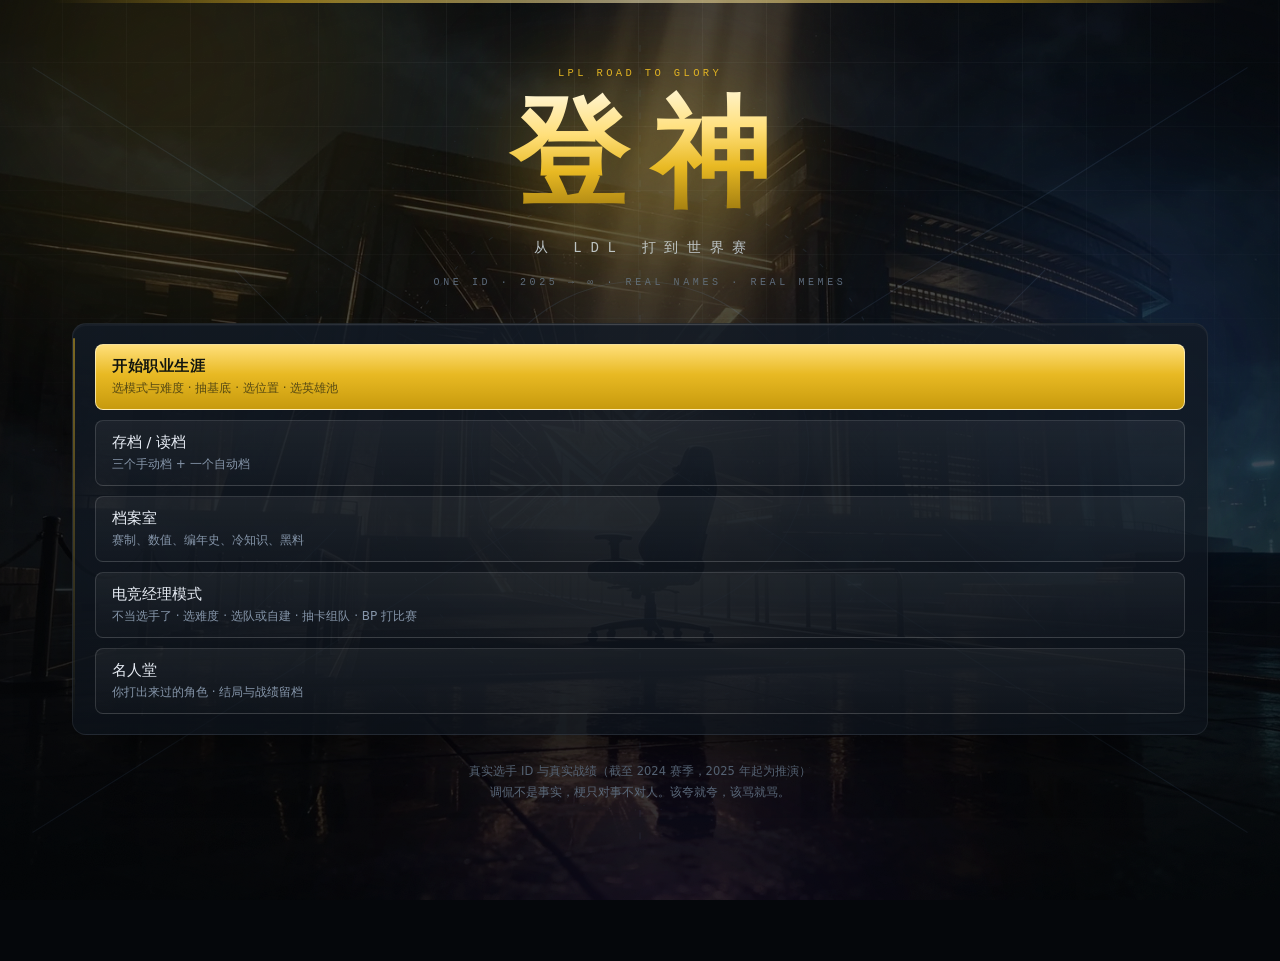
==== index.html @ 0612ebaf "update index.html" ====
﻿<!DOCTYPE html><html lang="zh-CN"><head><meta charset="utf-8"><meta name="viewport" content="width=device-width, initial-scale=1, viewport-fit=cover"><title>登神 · 从 LDL 打上来</title><meta name="build" content="60f40a708f"><meta name="description" content="一个英雄联盟职业生涯文字模拟游戏：从 LDL 打到世界赛，三年，也可以一直打下去。"><meta name="theme-color" content="#0b0f16"><meta name="color-scheme" content="dark"><meta name="format-detection" content="telephone=no"><meta name="apple-mobile-web-app-capable" content="yes"><meta name="apple-mobile-web-app-status-bar-style" content="black-translucent"><meta name="apple-mobile-web-app-title" content="登神"><link rel="canonical" href="https://qingyu107.github.io/dengshen/"><link rel="icon" type="image/png" sizes="512x512" href="favicon.png"><link rel="icon" type="image/png" sizes="192x192" href="icon-192.png"><link rel="icon" type="image/png" sizes="32x32" href="favicon-32.png"><link rel="apple-touch-icon" href="apple-touch-icon.png"><meta property="og:type" content="website"><meta property="og:site_name" content="登神"><meta property="og:locale" content="zh_CN"><meta property="og:title" content="登神 · 从 LDL 打上来"><meta property="og:description" content="一个英雄联盟职业生涯文字模拟游戏：从 LDL 打到世界赛，三年，也可以一直打下去。"><meta property="og:url" content="https://qingyu107.github.io/dengshen/"><meta property="og:image" content="https://qingyu107.github.io/dengshen/og.png"><meta property="og:image:width" content="1200"><meta property="og:image:height" content="630"><meta property="og:image:alt" content="登神 · 英雄联盟职业生涯文字模拟"><meta name="twitter:card" content="summary_large_image"><meta name="twitter:title" content="登神 · 从 LDL 打上来"><meta name="twitter:description" content="一个英雄联盟职业生涯文字模拟游戏：从 LDL 打到世界赛，三年，也可以一直打下去。"><meta name="twitter:image" content="https://qingyu107.github.io/dengshen/og.png"><link rel="stylesheet" href="css/style.css?v=60f40a708f">
<link rel="stylesheet" href="css/cockfight.css?v=60f40a708f"></head><body><!-- 背景层：光晕 / 网格 / 手绘峡谷线条 / 颗粒 / 暗角 --><div class="bg" aria-hidden="true"><div class="bg-photo" id="bgPhoto" aria-hidden="true"></div>  <div class="bg-aurora a1"></div>  <div class="bg-aurora a2"></div>  <div class="bg-aurora a3"></div>  <div class="bg-grid"></div>  <svg class="bg-rift" viewBox="0 0 1200 800" preserveAspectRatio="xMidYMid slice">    <g fill="none" stroke="currentColor" stroke-width="1">      <path d="M60 740 L1140 60"/>      <path d="M60 60 L1140 740"/>      <path d="M600 40 L600 760" stroke-dasharray="6 14"/>      <path d="M60 400 L1140 400" stroke-dasharray="2 18"/>      <circle cx="600" cy="400" r="150"/>      <circle cx="600" cy="400" r="230" stroke-dasharray="4 16"/>      <circle cx="600" cy="400" r="320" stroke-dasharray="1 22"/>      <path d="M240 240 L330 330 M960 240 L870 330 M240 560 L330 470 M960 560 L870 470"/>    </g>  </svg>  <div class="bg-noise"></div>  <div class="bg-vignette"></div></div><div id="app"></div><div id="dock" class="hidden"></div><div id="toast"></div><script src="js/art.js?v=60f40a708f"></script><script src="js/data/heroes.js?v=60f40a708f"></script><script src="js/data/hero_ctr.js?v=60f40a708f"></script><script src="js/data/teams.js?v=60f40a708f"></script><script src="js/data/players.js?v=60f40a708f"></script>
<script src="js/data/lck.js?v=60f40a708f"></script><script src="js/data/chronicle.js?v=60f40a708f"></script><script src="js/data/events.js?v=60f40a708f"></script><script src="js/data/events_pos.js?v=60f40a708f"></script><script src="js/data/events_star.js?v=60f40a708f"></script><script src="js/data/events_expand.js?v=60f40a708f"></script><script src="js/data/events_story.js?v=60f40a708f"></script>
<script src="js/data/events_v3.js?v=60f40a708f"></script>
<script src="js/data/events_lck.js?v=60f40a708f"></script><script src="js/data/nodes.js?v=60f40a708f"></script><script src="js/data/memes.js?v=60f40a708f"></script><script src="js/data/endless.js?v=60f40a708f"></script><script src="js/data/bases2.js?v=60f40a708f"></script><script src="js/data/talents.js?v=60f40a708f"></script><script src="js/data/talents_v4.js?v=60f40a708f"></script><script src="js/data/hot.js?v=60f40a708f"></script><script src="js/data/danmaku.js?v=60f40a708f"></script><script src="js/data/danmaku_live.js?v=60f40a708f"></script><script src="js/data/trash.js?v=60f40a708f"></script><script src="js/data/shop.js?v=60f40a708f"></script><script src="js/data/terms.js?v=60f40a708f"></script><script src="js/data/flavor.js?v=60f40a708f"></script>
<script src="js/data/achievements.js?v=60f40a708f"></script><script src="js/data/glossary.js?v=60f40a708f"></script>
<script src="js/data/tutorial.js?v=60f40a708f"></script><script src="js/data/changelog.js?v=60f40a708f"></script><script src="js/data/gossip.js?v=60f40a708f"></script><script src="js/data/bigevent.js?v=60f40a708f"></script><script src="js/data/bar.js?v=60f40a708f"></script><script src="js/data/manager.js?v=60f40a708f"></script>
<script src="js/data/card_meta.js?v=60f40a708f"></script><script src="js/audio.js?v=60f40a708f"></script><script src="js/match.js?v=60f40a708f"></script>
<script src="js/cockfight.js?v=60f40a708f"></script><script src="js/manager.js?v=60f40a708f"></script><script src="js/data/talk.js?v=60f40a708f"></script>
  <script src="js/data/moments.js?v=60f40a708f"></script><script src="js/engine.js?v=60f40a708f"></script><script src="js/live.js?v=60f40a708f"></script><script src="js/ui.js?v=60f40a708f"></script><script src="js/ui_mgr.js?v=60f40a708f"></script></body></html>
---- css/style.css ----
﻿/* =========================================================
   《登神》样式表 —— 纯手写，无外部资源
   深空黑 + 冠军金 + 数据青；面板玻璃化，背景为手绘峡谷线稿
   ========================================================= */

:root {
  --bg: #05070b;
  --bg-2: #080c12;
  --ink: #e9eef6;
  --ink-2: #b9c6d6;
  --dim: #8595a9;
  --dim-2: #5c6b7d;
  --line: rgba(255, 255, 255, .075);
  --line-2: rgba(255, 255, 255, .14);
  --gold: #e8b923;
  --gold-2: #ffdf7a;
  --gold-3: #8a6708;
  --cyan: #4cc2ff;
  --red: #ff4d5e;
  --green: #37d67a;
  --purple: #b47cff;
  --panel: rgba(13, 19, 27, .78);
  --panel-2: rgba(18, 26, 37, .86);
  --mono: "JetBrains Mono", "Cascadia Mono", "SFMono-Regular", Consolas, "Sarasa Mono SC", monospace;
  --sans: "PingFang SC", "HarmonyOS Sans SC", "Microsoft YaHei UI", "Microsoft YaHei", "Noto Sans SC", system-ui, sans-serif;
  --r-sm: 8px;
  --r: 14px;
  --r-lg: 20px;
  --shadow: 0 24px 60px -30px #000, 0 2px 0 rgba(255, 255, 255, .03) inset;
}

* { box-sizing: border-box; -webkit-tap-highlight-color: transparent; }
html, body { height: 100%; }
body {
  margin: 0;
  color: var(--ink);
  font-family: var(--sans);
  font-size: 15px;
  line-height: 1.72;
  background: var(--bg);
  overflow-x: hidden;
  -webkit-font-smoothing: antialiased;
  text-rendering: optimizeLegibility;
}
::-webkit-scrollbar { width: 10px; height: 10px; }
::-webkit-scrollbar-track { background: #05070b; }
::-webkit-scrollbar-thumb { background: #1d2733; border-radius: 6px; border: 2px solid #05070b; }
::-webkit-scrollbar-thumb:hover { background: #2a3848; }
::selection { background: rgba(232, 185, 35, .28); color: #fff; }

/* ---------------- 背景 ---------------- */
.bg { position: fixed; inset: 0; z-index: 0; pointer-events: none; overflow: hidden; }
.bg::before {
  content: "; position: absolute; left: 50%; top: -180px; transform: translateX(-50%);
  width: 900px; height: 420px; border-radius: 50%;
  background: radial-gradient(ellipse at 50% 0%, rgba(232, 185, 35, .16), transparent 68%);
  filter: blur(40px);
}
.bg::after {
  content: "; position: absolute; left: -6vw; bottom: -22vh;
  width: 58vw; height: 46vh; border-radius: 50%;
  background: radial-gradient(circle, rgba(211, 58, 58, .13), transparent 66%);
  filter: blur(80px);
}
.bg-aurora {
  position: absolute; border-radius: 50%; filter: blur(90px); opacity: .72;
  will-change: transform;
}
.bg-aurora.a1 {
  width: 62vw; height: 62vw; left: -18vw; top: -26vw;
  background: radial-gradient(circle, rgba(232, 185, 35, .27), transparent 62%);
  animation: drift1 46s ease-in-out infinite alternate;
}
.bg-aurora.a2 {
  width: 54vw; height: 54vw; right: -16vw; top: 4vh;
  background: radial-gradient(circle, rgba(52, 130, 255, .26), transparent 64%);
  animation: drift2 58s ease-in-out infinite alternate;
}
.bg-aurora.a3 {
  width: 70vw; height: 46vw; left: 18vw; bottom: -30vw;
  background: radial-gradient(circle, rgba(120, 60, 220, .21), transparent 66%);
  animation: drift3 70s ease-in-out infinite alternate;
}
@keyframes drift1 { to { transform: translate3d(6vw, 4vh, 0) scale(1.12); } }
@keyframes drift2 { to { transform: translate3d(-7vw, 6vh, 0) scale(1.08); } }
@keyframes drift3 { to { transform: translate3d(4vw, -6vh, 0) scale(1.15); } }

.bg-grid {
  position: absolute; inset: -2px;
  background-image:
    linear-gradient(rgba(255, 255, 255, .04) 1px, transparent 1px),
    linear-gradient(90deg, rgba(255, 255, 255, .04) 1px, transparent 1px);
  background-size: 64px 64px, 64px 64px;
  mask-image: radial-gradient(120% 90% at 50% 0%, #000 10%, transparent 78%);
  -webkit-mask-image: radial-gradient(120% 90% at 50% 0%, #000 10%, transparent 78%);
}
.bg-rift {
  position: absolute; inset: 0; width: 100%; height: 100%;
  color: #86b0e0; opacity: .1;
}
.bg-noise {
  position: absolute; inset: 0; opacity: .05; mix-blend-mode: overlay;
  background-image: url("data:image/svg+xml;utf8,<svg xmlns='http://www.w3.org/2000/svg' width='140' height='140'><filter id='n'><feTurbulence type='fractalNoise' baseFrequency='0.9' numOctaves='3' stitchTiles='stitch'/></filter><rect width='140' height='140' filter='url(%23n)' opacity='0.55'/></svg>");
}
.bg-vignette {
  position: absolute; inset: 0;
  background: radial-gradient(120% 100% at 50% 40%, transparent 38%, rgba(0, 0, 0, .55) 100%);
}

/* ---------------- 版面骨架 ---------------- */
#app {
  position: relative; z-index: 1;
  max-width: 1180px; margin: 0 auto;
  padding: 0 22px 96px;
  min-height: 100vh; min-height: 100dvh;
}
#app::before {
  content: ""; display: block; height: 3px; margin: 0 -22px 0;
  background: linear-gradient(90deg, transparent, var(--gold) 20%, #fff2c0 50%, var(--gold) 80%, transparent);
  opacity: .55;
}

.console { display: grid; grid-template-columns: minmax(0, 1fr) 316px; gap: 26px; align-items: start; }
.console.solo { grid-template-columns: minmax(0, 1fr); }
.stage { min-width: 0; display: flex; flex-direction: column; justify-content: center; min-height: calc(100vh - 236px); }
.side { position: sticky; top: 86px; display: grid; gap: 14px; }

@media (max-width: 1040px) {
  .console { grid-template-columns: minmax(0, 1fr); }
  .side { position: static; grid-template-columns: repeat(2, minmax(0, 1fr)); }
  .side .side-wide { grid-column: 1 / -1; }
}
@media (max-width: 680px) {
  .side { grid-template-columns: minmax(0, 1fr); }
  #app { padding: 0 14px 92px; }
}

/* ---------------- 顶栏 HUD ---------------- */
#topbar {
  position: sticky; top: 0; z-index: 30;
  margin: 0 -22px 22px; padding: 13px 22px;
  background: linear-gradient(180deg, rgba(7, 10, 15, .96), rgba(7, 10, 15, .82));
  backdrop-filter: blur(16px) saturate(140%);
  border-bottom: 1px solid var(--line);
  box-shadow: 0 18px 40px -30px #000;
}
#topbar::after {
  content: ""; position: absolute; left: 0; right: 0; bottom: -1px; height: 1px;
  background: linear-gradient(90deg, transparent, rgba(232, 185, 35, .5), transparent);
}
#topbar .who { display: flex; align-items: center; gap: 13px; min-width: 0; }
#topbar .avatar-ring {
  width: 46px; height: 46px; border-radius: 50%; flex: 0 0 46px;
  display: grid; place-items: center; position: relative;
  background: radial-gradient(circle at 30% 20%, rgba(255, 223, 122, .22), rgba(232, 185, 35, .04) 60%);
  box-shadow: 0 0 0 1px rgba(232, 185, 35, .45), 0 0 24px -6px rgba(232, 185, 35, .5) inset;
}
#topbar .name { font-weight: 900; font-size: 16.5px; letter-spacing: .04em; display: flex; align-items: center; gap: 8px; }
#topbar .who-sub { font-size: 11.5px; color: var(--dim); font-family: var(--mono); letter-spacing: .04em; margin-top: 2px; }
#topbar .stats { display: flex; gap: 16px; flex-wrap: wrap; align-items: center; }
#topbar .hud-meters { display: flex; gap: 16px; align-items: center; flex-wrap: wrap; }
#topbar .hud-item { display: grid; gap: 4px; min-width: 74px; }
#topbar .hud-item .lb { font-family: var(--mono); font-size: 9.5px; letter-spacing: .22em; color: var(--dim-2); text-transform: uppercase; }
#topbar .hud-item .vl { font-family: var(--mono); font-size: 12.5px; color: var(--ink); font-weight: 700; }
#topbar .ovr-badge {
  display: grid; place-items: center; min-width: 58px; padding: 4px 10px;
  border-radius: 10px; border: 1px solid rgba(232, 185, 35, .4);
  background: linear-gradient(180deg, rgba(232, 185, 35, .16), rgba(232, 185, 35, .04));
}
#topbar .ovr-badge b { font-family: var(--mono); font-size: 20px; line-height: 1; color: var(--gold-2); }
#topbar .ovr-badge span { font-family: var(--mono); font-size: 8.5px; letter-spacing: .26em; color: var(--dim); }

.bar { height: 5px; background: rgba(255, 255, 255, .08); border-radius: 4px; overflow: hidden; width: 86px; position: relative; }
.bar > i {
  display: block; height: 100%; width: 0; border-radius: 4px;
  background: linear-gradient(90deg, #9c7a10, var(--gold-2));
  transition: width .5s cubic-bezier(.2, .8, .2, 1);
  box-shadow: 0 0 10px -1px currentColor;
}
.bar.hp > i { background: linear-gradient(90deg, #1f8f4d, var(--green)); }
.bar.en > i { background: linear-gradient(90deg, #1e6f9c, var(--cyan)); }
.bar.mo > i { background: linear-gradient(90deg, #6a3fa8, var(--purple)); }
.bar.hi > i { background: linear-gradient(90deg, #a8791a, var(--gold-2)); }

/* ---------------- 基础文字 ---------------- */
.hidden { display: none !important; }
.mono { font-family: var(--mono); }
.dim { color: var(--dim); }
.center { text-align: center; }
.right { text-align: right; }
.row { display: flex; gap: 10px; align-items: center; }
.between { display: flex; justify-content: space-between; align-items: center; gap: 14px; }
.wrap { flex-wrap: wrap; }
.grow { flex: 1; }

h1, h2, h3 { margin: 0; line-height: 1.22; font-weight: 900; letter-spacing: .02em; }
h1 { font-size: 36px; }
h2 { font-size: 23px; letter-spacing: .03em; }
h3 { font-size: 16.5px; }
p { margin: 9px 0; }

.kicker {
  font-family: var(--mono); font-size: 10.5px; letter-spacing: .32em;
  color: var(--gold); text-transform: uppercase; opacity: .95;
}
.scene-tag { font-family: var(--mono); font-size: 10.5px; letter-spacing: .3em; color: var(--gold); text-transform: uppercase; }
.small-note { font-size: 11.5px; color: var(--dim-2); line-height: 1.6; }
.divider { height: 1px; background: linear-gradient(90deg, transparent, var(--line-2), transparent); margin: 16px 0; }

/* ---------------- 面板 ---------------- */
.panel {
  position: relative;
  background: linear-gradient(180deg, var(--panel-2), var(--panel));
  border: 1px solid var(--line);
  border-radius: var(--r);
  padding: 20px 22px;
  box-shadow: var(--shadow);
  backdrop-filter: blur(10px);
  overflow: hidden;
}
.panel::before {
  content: ""; position: absolute; left: 0; right: 0; top: 0; height: 1px;
  background: linear-gradient(90deg, transparent, rgba(255, 255, 255, .16), transparent);
}
.panel::after {
  content: ""; position: absolute; left: 0; top: 14px; bottom: 14px; width: 2px;
  border-radius: 2px; background: linear-gradient(180deg, var(--gold), transparent);
  opacity: .5;
}
.panel + .panel { margin-top: 16px; }
.panel.flat { padding: 14px 16px; }
.panel.tight { padding: 13px 16px; }
.panel.tight::after, .panel.flat::after { display: none; }

/* 结果色条 */
.result-win::after { background: linear-gradient(180deg, var(--green), transparent); }
.result-lose::after, .result-bad::after { background: linear-gradient(180deg, var(--red), transparent); }
.result-info::after { background: linear-gradient(180deg, var(--cyan), transparent); }
.result-story::after { background: linear-gradient(180deg, var(--gold), transparent); }

/* ---------------- 按钮 ---------------- */
.btn {
  appearance: none; cursor: pointer; font-family: var(--sans); font-size: 14.5px;
  color: var(--ink); background: linear-gradient(180deg, rgba(255, 255, 255, .055), rgba(255, 255, 255, .015));
  border: 1px solid var(--line-2); border-radius: var(--r-sm);
  padding: 12px 16px; width: 100%; text-align: left; position: relative;
  transition: transform .16s cubic-bezier(.2, .8, .2, 1), border-color .16s, background .16s, box-shadow .16s;
  overflow: hidden;
}
.btn:hover {
  border-color: rgba(232, 185, 35, .55); background: linear-gradient(180deg, rgba(232, 185, 35, .10), rgba(255, 255, 255, .02));
  transform: translateY(-1px); box-shadow: 0 12px 28px -20px var(--gold), 0 0 0 1px rgba(232, 185, 35, .08) inset;
}
.btn:active { transform: translateY(0) scale(.995); }
.btn:focus-visible { outline: 2px solid var(--gold); outline-offset: 2px; }
.btn:disabled { opacity: .38; cursor: not-allowed; transform: none; box-shadow: none; }
.btn.primary {
  background: linear-gradient(180deg, var(--gold-2), var(--gold) 46%, #c79a0d);
  color: #12160f; border-color: rgba(255, 240, 190, .8); font-weight: 900;
  letter-spacing: .04em;
}
.btn.primary::after {
  content: ""; position: absolute; top: 0; bottom: 0; left: -60%; width: 45%;
  background: linear-gradient(100deg, transparent, rgba(255, 255, 255, .65), transparent);
  transform: skewX(-18deg); transition: left .55s ease;
}
.btn.primary:hover::after { left: 120%; }
.btn.primary:hover { color: #000; box-shadow: 0 16px 34px -18px rgba(232, 185, 35, .9); }
.btn.ghost { background: transparent; border-color: var(--line); color: var(--ink-2); }
.btn.ghost:hover { color: #fff; }
.btn.small { width: auto; padding: 8px 14px; font-size: 12.5px; border-radius: 7px; }
.btn .tagline { display: block; font-size: 12px; color: var(--dim); margin-top: 4px; font-weight: 400; letter-spacing: 0; }
.btn.primary .tagline { color: rgba(20, 24, 12, .62); }
.btn.primary:hover .tagline { color: rgba(20, 24, 12, .8); }
.btn:hover .tagline { color: var(--ink-2); }
.btn.primary .tagline { color: rgba(24, 26, 16, .68); }

/* ---------------- 标签 ---------------- */
.chip {
  display: inline-flex; align-items: center; gap: 5px;
  font-family: var(--mono); font-size: 10.5px; letter-spacing: .04em;
  padding: 3px 9px; border-radius: 999px;
  border: 1px solid var(--line-2); color: var(--dim);
  background: rgba(255, 255, 255, .02); white-space: nowrap;
}
.chip.gold { color: var(--gold-2); border-color: rgba(232, 185, 35, .42); background: rgba(232, 185, 35, .09); }
.chip.red { color: #ff9aa4; border-color: rgba(255, 77, 94, .42); background: rgba(255, 77, 94, .10); }
.chip.blue { color: #9ddcff; border-color: rgba(76, 194, 255, .42); background: rgba(76, 194, 255, .10); }
.chip.green { color: #9bf0be; border-color: rgba(55, 214, 122, .42); background: rgba(55, 214, 122, .10); }
.chip.purple { color: #d9bfff; border-color: rgba(180, 124, 255, .42); background: rgba(180, 124, 255, .12); }

/* ---------------- 主菜单 ---------------- */
.menu-wrap { min-height: calc(100vh - 60px); display: flex; flex-direction: column; justify-content: center; gap: 26px; padding: 40px 0; }
.title-mark { position: relative; text-align: center; padding: 20px 0 6px; }
.title-mark::before {
  content: ""; position: absolute; left: 50%; top: 46%; transform: translate(-50%, -50%);
  width: 520px; height: 260px; border-radius: 50%;
  background: radial-gradient(circle, rgba(232, 185, 35, .20), transparent 66%);
  filter: blur(40px); pointer-events: none;
}
.title-mark h1 {
  position: relative;
  font-size: clamp(58px, 11vw, 118px); letter-spacing: .2em; text-indent: .2em;
  background: linear-gradient(178deg, #fffdf2 6%, var(--gold-2) 38%, var(--gold) 58%, #7c5d06 96%);
  -webkit-background-clip: text; background-clip: text; color: transparent;
  filter: drop-shadow(0 10px 40px rgba(232, 185, 35, .28));
}
.title-mark .sub {
  font-family: var(--mono); font-size: clamp(12px, 1.5vw, 14px);
  letter-spacing: .62em; color: var(--ink-2); margin-top: 10px; text-indent: .62em;
}
.title-mark .en { font-family: var(--mono); font-size: 10px; letter-spacing: .36em; color: var(--dim-2); margin-top: 14px; }
.menu-actions { display: grid; gap: 10px; }
.menu-foot { font-size: 11.5px; color: var(--dim-2); text-align: center; line-height: 1.8; }

/* 模式卡 */
.mode-row { display: grid; grid-template-columns: repeat(2, minmax(0, 1fr)); gap: 12px; }
@media (max-width: 700px) { .mode-row { grid-template-columns: 1fr; } }
.mode-card {
  cursor: pointer; padding: 16px 18px; border-radius: var(--r);
  border: 1px solid var(--line); background: rgba(255, 255, 255, .02);
  transition: .18s; position: relative; overflow: hidden;
}
.mode-card:hover { border-color: rgba(232, 185, 35, .5); transform: translateY(-2px); }
.mode-card.on {
  border-color: rgba(232, 185, 35, .75);
  background: linear-gradient(180deg, rgba(232, 185, 35, .14), rgba(232, 185, 35, .03));
  box-shadow: 0 18px 40px -28px var(--gold);
}
.mode-card .mt { font-weight: 900; font-size: 16px; display: flex; align-items: center; gap: 8px; }
.mode-card .md { font-size: 12.5px; color: var(--dim); margin-top: 6px; line-height: 1.65; }
.mode-card .mflag { font-family: var(--mono); font-size: 9.5px; letter-spacing: .24em; color: var(--gold); }

/* ---------------- 建档 ---------------- */
.base-grid { display: grid; grid-template-columns: repeat(auto-fit, minmax(250px, 1fr)); gap: 14px; }
@media (max-width: 900px) { .base-grid { grid-template-columns: repeat(2, minmax(0, 1fr)); } }
@media (max-width: 620px) { .base-grid { grid-template-columns: 1fr; } }
.base-card {
  position: relative; cursor: pointer; padding: 18px 17px 16px;
  border-radius: var(--r); border: 1px solid var(--line);
  background: linear-gradient(180deg, rgba(255, 255, 255, .045), rgba(255, 255, 255, .012));
  transition: transform .2s cubic-bezier(.2, .8, .2, 1), border-color .2s, box-shadow .2s;
  overflow: hidden;
}
.base-card::before {
  content: ""; position: absolute; inset: 0; opacity: 0; transition: opacity .25s;
  background: radial-gradient(120% 60% at 50% 0%, rgba(232, 185, 35, .16), transparent 62%);
}
.base-card:hover { border-color: rgba(232, 185, 35, .6); transform: translateY(-4px); box-shadow: 0 22px 44px -30px var(--gold); }
.base-card:hover::before { opacity: 1; }
.base-card h3 { font-size: 19px; margin-bottom: 3px; position: relative; }
.base-card .tag { font-family: var(--mono); font-size: 10px; color: var(--gold); letter-spacing: .18em; position: relative; }
.base-card p { font-size: 12.5px; color: var(--dim); line-height: 1.68; min-height: 62px; position: relative; }
.mini-stats { display: grid; grid-template-columns: 1fr 1fr; gap: 3px 12px; font-family: var(--mono); font-size: 11px; margin-top: 10px; position: relative; }
.mini-stats span { color: var(--dim-2); }
.mini-stats b { color: var(--ink); float: right; font-weight: 700; }
.mini-stats .hi { color: var(--gold); }

.pos-grid { display: grid; grid-template-columns: repeat(5, minmax(0, 1fr)); gap: 12px; }
@media (max-width: 820px) { .pos-grid { grid-template-columns: repeat(3, minmax(0, 1fr)); } }
@media (max-width: 560px) { .pos-grid { grid-template-columns: repeat(2, minmax(0, 1fr)); } }
.pos-card {
  cursor: pointer; text-align: center; padding: 20px 10px 16px;
  border-radius: var(--r); border: 1px solid var(--line);
  background: rgba(255, 255, 255, .022); transition: .18s;
}
.pos-card:hover { border-color: rgba(232, 185, 35, .55); background: rgba(232, 185, 35, .06); transform: translateY(-4px); }
.pos-card .ico { color: var(--gold); filter: drop-shadow(0 0 12px rgba(232, 185, 35, .45)); }
.pos-card .nm { font-weight: 900; margin-top: 8px; letter-spacing: .06em; }
.pos-card .ds { font-size: 11px; color: var(--dim); margin-top: 5px; line-height: 1.55; }

.pool-group {
  cursor: pointer; padding: 16px; border-radius: var(--r);
  border: 1px solid var(--line); background: rgba(255, 255, 255, .022);
  transition: .18s;
}
.pool-group:hover { border-color: rgba(232, 185, 35, .55); background: rgba(232, 185, 35, .05); transform: translateY(-2px); }
.hero-row { display: flex; align-items: center; gap: 10px; padding: 7px 0; border-bottom: 1px solid var(--line); }
.hero-row:last-child { border-bottom: 0; }
.hero-row .nm { flex: 1; font-size: 13.5px; }
.hero-row .pf { font-family: var(--mono); font-size: 12px; color: var(--gold); }
.hero-row .pf.low { color: var(--dim-2); }

/* 选手卡 */
.id-card { display: grid; grid-template-columns: 280px minmax(0, 1fr); gap: 26px; }
@media (max-width: 760px) { .id-card { grid-template-columns: 1fr; gap: 18px; } }
.id-card .left { text-align: center; padding-right: 22px; border-right: 1px solid var(--line); }
@media (max-width: 760px) { .id-card .left { border-right: 0; border-bottom: 1px solid var(--line); padding: 0 0 16px; } }
.id-card .big-name { font-size: 32px; font-weight: 900; letter-spacing: .06em; margin-top: 10px; }
.id-card .pos-label { color: var(--gold); font-family: var(--mono); font-size: 11px; letter-spacing: .34em; margin-top: 4px; }

/* ---------------- 事件 / 选项 ---------------- */
.story { font-size: 16.5px; line-height: 1.95; white-space: pre-wrap; color: #dfe7f1; }
.story em { color: var(--gold-2); font-style: normal; }
.quote {
  border-left: 2px solid rgba(232, 185, 35, .6); padding: 4px 0 4px 14px;
  color: var(--ink-2); font-style: italic; background: linear-gradient(90deg, rgba(232, 185, 35, .06), transparent);
  border-radius: 0 6px 6px 0;
}
.opts { display: grid; gap: 10px; margin-top: 18px; }
.opt { display: flex; gap: 11px; align-items: stretch; }
.opt .idx {
  font-family: var(--mono); font-size: 11px; color: var(--dim-2);
  width: 26px; flex: 0 0 26px; display: grid; place-items: center;
  border-right: 1px solid var(--line); padding-top: 0;
}
.opt .btn { flex: 1; }
.opt .cost { font-family: var(--mono); font-size: 11px; color: var(--dim); align-self: center; }

/* ---------------- 比赛 ---------------- */
.match-list { display: grid; gap: 8px; }
.match-row {
  display: flex; align-items: center; gap: 12px; padding: 10px 13px;
  border-radius: 10px; border: 1px solid var(--line);
  background: linear-gradient(180deg, rgba(255, 255, 255, .032), rgba(255, 255, 255, .008));
  font-family: var(--mono); font-size: 12.5px; transition: .15s;
}
.match-row:hover { border-color: var(--line-2); background: rgba(255, 255, 255, .05); }
.match-row .res { font-weight: 900; width: 30px; font-size: 13px; }
.match-row .res.w { color: var(--green); }
.match-row .res.l { color: var(--red); }
.match-row .gr {
  width: 24px; height: 24px; display: grid; place-items: center;
  border-radius: 7px; font-weight: 900; font-size: 11.5px; border: 1px solid var(--line-2);
}
.match-row .gr.S { color: #111; background: linear-gradient(180deg, var(--gold-2), var(--gold)); border-color: var(--gold); }
.match-row .gr.A { color: #9ddcff; border-color: rgba(76, 194, 255, .5); background: rgba(76, 194, 255, .1); }
.match-row .gr.B { color: var(--ink); }
.match-row .gr.C, .match-row .gr.D { color: #ff9aa4; border-color: rgba(255, 77, 94, .4); background: rgba(255, 77, 94, .08); }
.match-row .opp { flex: 1; color: var(--ink); }
.match-row .honor { color: var(--gold); font-size: 11.5px; }

.scoreboard { display: flex; align-items: center; justify-content: center; gap: 12px; font-family: var(--mono); }
.scoreboard .sc { font-size: 40px; font-weight: 900; line-height: 1; letter-spacing: -.02em; }
.scoreboard .sc.win { color: var(--green); text-shadow: 0 0 30px rgba(55, 214, 122, .35); }
.scoreboard .sc.lose { color: var(--red); text-shadow: 0 0 30px rgba(255, 77, 94, .3); }
.series-dots { display: flex; gap: 6px; align-items: center; }
.series-dots i { width: 26px; height: 7px; background: rgba(255, 255, 255, .09); border-radius: 4px; transition: .2s; }
.series-dots i.w { background: linear-gradient(90deg, #1e8a4c, var(--green)); box-shadow: 0 0 10px -2px var(--green); }
.series-dots i.l { background: linear-gradient(90deg, #8f2029, var(--red)); box-shadow: 0 0 10px -2px var(--red); }

/* 判定盒 */
.roll-box {
  font-family: var(--mono); text-align: center; padding: 16px; margin: 14px 0;
  border-radius: var(--r-sm); border: 1px dashed rgba(232, 185, 35, .3);
  background: radial-gradient(90% 100% at 50% 0%, rgba(232, 185, 35, .08), transparent 70%);
}
.roll-box .num { font-size: 46px; font-weight: 900; line-height: 1; }
.roll-box .num.ok { color: var(--green); }
.roll-box .num.no { color: var(--red); }
.roll-box .lbl { font-size: 10px; color: var(--dim); letter-spacing: .26em; margin-top: 6px; }

/* ---------------- 抽卡 ---------------- */
.draw-wrap { display: grid; grid-template-columns: repeat(auto-fit, minmax(216px, 296px)); justify-content: start; gap: 16px; perspective: 1400px; }
@media (max-width: 520px) { .draw-wrap { grid-template-columns: 1fr; } }
.card-flip { animation: flipIn .72s cubic-bezier(.2, .8, .2, 1) both; transform-style: preserve-3d; }
.card-flip:nth-child(2) { animation-delay: .1s; }
.card-flip:nth-child(3) { animation-delay: .2s; }
@keyframes flipIn { from { transform: rotateY(78deg) translateY(10px); opacity: 0; } to { transform: none; opacity: 1; } }
.card-face {
  position: relative; min-height: 306px; padding: 18px; border-radius: 12px;
  display: flex; flex-direction: column; overflow: hidden;
  border: 1px solid color-mix(in srgb, var(--rc, #9aa7b4) 55%, transparent);
  background:
    linear-gradient(165deg, rgba(255, 255, 255, .07), rgba(255, 255, 255, .012) 42%, rgba(0, 0, 0, .25)),
    radial-gradient(120% 70% at 50% -10%, var(--rc, #9aa7b4), transparent 62%),
    #0a0f15;
  box-shadow: 0 26px 50px -34px var(--rc, #000), 0 0 0 1px rgba(0, 0, 0, .4) inset;
}
.card-face::before {
  content: ""; position: absolute; inset: 0; opacity: .5; pointer-events: none;
  background: linear-gradient(115deg, transparent 30%, rgba(255, 255, 255, .16) 46%, transparent 58%);
  transform: translateX(-40%);
  animation: sheen 4.5s ease-in-out infinite;
}
@keyframes sheen { 0%, 62% { transform: translateX(-55%); } 92%, 100% { transform: translateX(55%); } }
.card-face .rar { font-family: var(--mono); font-size: 9.5px; letter-spacing: .3em; color: var(--rc, var(--dim)); text-transform: uppercase; }
.card-face .cname { font-size: 20px; font-weight: 900; line-height: 1.32; margin: 12px 0 6px; letter-spacing: .01em; }
.card-face .ctype { font-family: var(--mono); font-size: 9.5px; color: var(--dim); letter-spacing: .22em; text-transform: uppercase; }
.card-face .cdesc { font-size: 13.2px; color: #c6d2e0; line-height: 1.7; flex: 1; margin-top: 10px; }
.card-face .cflavor {
  font-size: 11.5px; color: var(--dim); font-style: italic;
  border-top: 1px solid var(--line); padding-top: 9px; margin-top: 10px;
}
.card-face .dup { position: absolute; top: 14px; right: 14px; font-family: var(--mono); font-size: 9px; color: var(--dim-2); letter-spacing: .1em; }

/* ---------------- 月末数据 ---------------- */
.stat-grid { display: grid; grid-template-columns: repeat(4, minmax(0, 1fr)); gap: 10px; }
@media (max-width: 720px) { .stat-grid { grid-template-columns: repeat(2, minmax(0, 1fr)); } }
.stat-cell {
  position: relative; padding: 12px 14px; border-radius: 11px;
  border: 1px solid var(--line);
  background: linear-gradient(170deg, rgba(255, 255, 255, .045), rgba(255, 255, 255, .01));
  overflow: hidden;
}
.stat-cell .k { font-family: var(--mono); font-size: 9.5px; letter-spacing: .22em; color: var(--dim-2); text-transform: uppercase; }
.stat-cell .v { font-family: var(--mono); font-size: 24px; font-weight: 900; line-height: 1.25; margin-top: 3px; }
.stat-cell .v.gold { color: var(--gold-2); text-shadow: 0 0 26px rgba(232, 185, 35, .45); }

/* ---------------- 转会 ---------------- */
.offer {
  cursor: pointer; padding: 16px 18px; border-radius: var(--r);
  border: 1px solid var(--line); background: rgba(255, 255, 255, .025);
  transition: .18s;
}
.offer:hover { border-color: rgba(232, 185, 35, .55); background: rgba(232, 185, 35, .05); transform: translateY(-2px); }

/* ---------------- 结局 ---------------- */
.ending-hero { position: relative; text-align: center; padding: 48px 0 26px; overflow: hidden; }
.ending-hero::before {
  content: ""; position: absolute; left: 50%; top: 44%; transform: translate(-50%, -50%);
  width: 640px; height: 340px; border-radius: 50%;
  background: radial-gradient(circle, rgba(232, 185, 35, .22), transparent 64%);
  filter: blur(46px);
}
.ending-hero .rank { position: relative; font-family: var(--mono); font-size: 11px; letter-spacing: .52em; color: var(--gold); }
.ending-hero h1 {
  position: relative; font-size: clamp(44px, 8.5vw, 84px); letter-spacing: .14em; text-indent: .14em; margin: 10px 0;
  background: linear-gradient(178deg, #fffdf2, var(--gold-2) 40%, var(--gold) 62%, #6f5305);
  -webkit-background-clip: text; background-clip: text; color: transparent;
  filter: drop-shadow(0 12px 40px rgba(232, 185, 35, .3));
}
.ending-hero .scene-tag { position: relative; letter-spacing: .28em; color: var(--ink-2); }

.timeline { position: relative; padding-left: 24px; margin-top: 12px; }
.timeline::before { content: ""; position: absolute; left: 6px; top: 6px; bottom: 8px; width: 1px; background: linear-gradient(180deg, var(--gold), rgba(232, 185, 35, .06)); }
.tl-item { position: relative; padding: 6px 0 12px; }
.tl-item::before {
  content: ""; position: absolute; left: -22px; top: 13px; width: 8px; height: 8px; border-radius: 50%;
  background: var(--bg); border: 1.5px solid var(--gold); box-shadow: 0 0 12px -1px rgba(232, 185, 35, .8);
}
.tl-item .t { font-family: var(--mono); font-size: 10.5px; color: var(--gold); letter-spacing: .14em; }
.tl-item .x { font-size: 14px; color: var(--ink); margin-top: 1px; }

/* ---------------- 底部操作栏 ---------------- */
#dock {
  position: fixed; left: 50%; bottom: calc(16px + env(safe-area-inset-bottom, 0px)); transform: translateX(-50%); z-index: 40;
  display: flex; gap: 6px; align-items: center; max-width: calc(100vw - 20px);
  padding: 7px 9px; border-radius: 999px;
  background: rgba(10, 14, 20, .86); backdrop-filter: blur(16px) saturate(150%);
  border: 1px solid var(--line-2); box-shadow: 0 20px 50px -24px #000;
}
#dock .btn { width: auto; padding: 7px 13px; font-size: 12px; border-radius: 999px; border-color: transparent; background: transparent; }
#dock .btn:hover { background: rgba(255, 255, 255, .07); transform: none; box-shadow: none; border-color: transparent; }
#dock .small-note { padding: 0 8px 0 4px; font-family: var(--mono); }

/* ---------------- 提示 ---------------- */
#toast {
  position: fixed; left: 50%; bottom: calc(84px + env(safe-area-inset-bottom, 0px)); transform: translateX(-50%) translateY(16px);
  padding: 10px 20px; border-radius: 999px; font-size: 13px;
  background: rgba(18, 25, 34, .96); border: 1px solid rgba(232, 185, 35, .55);
  color: var(--gold-2); box-shadow: 0 18px 40px -22px #000;
  opacity: 0; transition: .28s; pointer-events: none; z-index: 50; white-space: nowrap;
}
#toast.show { opacity: 1; transform: translateX(-50%) translateY(0); }

/* ---------------- 侧栏 ---------------- */
.side-card {
  padding: 16px 17px; border-radius: var(--r);
  border: 1px solid var(--line);
  background: linear-gradient(180deg, rgba(16, 23, 33, .82), rgba(10, 14, 20, .82));
  backdrop-filter: blur(10px); box-shadow: var(--shadow);
}
.side-card h4 {
  margin: 0 0 10px; font-family: var(--mono); font-size: 9.5px;
  letter-spacing: .28em; color: var(--dim-2); text-transform: uppercase; font-weight: 700;
}
.side-card .radar-box { display: grid; place-items: center; margin: -6px 0 2px; }
.side-stat { display: grid; grid-template-columns: 46px 1fr 30px; gap: 8px; align-items: center; font-family: var(--mono); font-size: 11px; padding: 3px 0; }
.side-stat span:first-child { color: var(--dim); }
.side-stat span:last-child { text-align: right; color: var(--ink); }
.side-stat .bar { width: 100%; height: 4px; }
.roster-row { display: grid; grid-template-columns: 30px 1fr 34px; gap: 8px; align-items: center; padding: 5px 0; font-size: 12.5px; border-bottom: 1px solid var(--line); }
.roster-row:last-child { border-bottom: 0; }
.roster-row .rp { font-family: var(--mono); font-size: 9.5px; color: var(--dim-2); letter-spacing: .08em; }
.roster-row .rn { overflow: hidden; text-overflow: ellipsis; white-space: nowrap; }
.roster-row .ro { font-family: var(--mono); font-size: 12px; color: var(--gold); text-align: right; }
.roster-row.me { background: linear-gradient(90deg, rgba(232, 185, 35, .10), transparent); border-radius: 6px; }
.side-kv { display: flex; justify-content: space-between; font-size: 12.5px; padding: 4px 0; color: var(--dim); }
.side-kv b { color: var(--ink); font-family: var(--mono); font-weight: 700; }

/* ---------------- 编年史 ---------------- */
.chron { display: grid; gap: 1px; margin: 10px 0; font-size: 12.5px; font-family: var(--mono); }
.chron-row {
  display: grid; grid-template-columns: 44px 128px 132px minmax(0, 1fr); gap: 10px;
  padding: 6px 8px; border-bottom: 1px solid var(--line); align-items: baseline; border-radius: 4px;
}
.chron-row:hover { background: rgba(255, 255, 255, .03); }
.chron-row .yr { color: var(--dim-2); }
.chron-row .ch { color: var(--gold); font-weight: 700; }
.chron-row .nt { color: var(--dim); font-family: var(--sans); font-size: 11.5px; }
@media (max-width: 720px) {
  .chron-row { grid-template-columns: 40px minmax(0, 1fr); }
  .chron-row .nt, .chron-row .en { display: none; }
}

/* ---------------- 动效 ---------------- */
.shake { animation: shake .44s cubic-bezier(.36, .07, .19, .97); }
@keyframes shake {
  0%, 100% { transform: translateX(0); }
  15% { transform: translateX(-8px) rotate(-.3deg); }
  35% { transform: translateX(7px) rotate(.3deg); }
  55% { transform: translateX(-4px); }
  75% { transform: translateX(3px); }
}
.glow-gold { text-shadow: 0 0 22px rgba(232, 185, 35, .7); }
.fade-in { animation: fadeUp .38s cubic-bezier(.2, .8, .2, 1) both; }
@keyframes fadeUp { from { opacity: 0; transform: translateY(10px); } to { opacity: 1; transform: none; } }
.pulse { animation: pulse 1.9s ease-in-out infinite; }
@keyframes pulse { 0%, 100% { opacity: .78; } 50% { opacity: 1; } }
.glow-gold, .pulse { will-change: opacity; }

@media (prefers-reduced-motion: reduce) {
  *, *::before, *::after { animation-duration: .001s !important; animation-iteration-count: 1 !important; transition-duration: .001s !important; }
}

/* ---------------- 比赛弹幕 ---------------- */
#danmaku { position: fixed; inset: 92px 0 104px 0; z-index: 26; pointer-events: none; overflow: hidden; }
.dm {
  position: absolute; left: 100%; white-space: nowrap;
  font-size: 14.5px; font-weight: 700; line-height: 1;
  color: #e6edf6; text-shadow: 0 1px 2px rgba(0, 0, 0, .95), 0 0 12px rgba(0, 0, 0, .85);
  opacity: 0; animation: dmFly linear forwards;
  will-change: transform, opacity;
  padding: 5px 11px; border-radius: 999px;
  background: rgba(5, 9, 15, .52);
  box-shadow: 0 2px 10px rgba(0, 0, 0, .35);
  backdrop-filter: blur(2px);
}
.dm .g {
  font-family: var(--mono); font-size: 9.5px; font-weight: 700; letter-spacing: .06em;
  margin-right: 6px; padding: 2px 5px; border-radius: 4px;
  border: 1px solid currentColor; opacity: .9;
}
@keyframes dmFly {
  0%   { transform: translate3d(0, 0, 0); opacity: 0; }
  5%   { opacity: 1; }
  88%  { opacity: .95; }
  100% { transform: translate3d(-190vw, 0, 0); opacity: 0; }
}
@media (prefers-reduced-motion: reduce) {
  #danmaku { display: none; }
}

/* ---------------- 抗压背锅吧 ---------------- */
.bar-thread { border-left: 2px solid rgba(255, 111, 111, .35); }
.bar-replies { display: grid; gap: 6px; }
.bar-reply {
  display: grid; grid-template-columns: 92px minmax(0, 1fr) 42px; gap: 8px;
  align-items: baseline; font-size: 12.5px; padding: 5px 8px; border-radius: 5px;
  background: rgba(255, 255, 255, .025);
}
.bar-reply .bar-user { font-family: var(--mono); font-size: 10.5px; color: var(--dim-2); overflow: hidden; text-overflow: ellipsis; white-space: nowrap; }
.bar-reply .bar-text { color: var(--ink); line-height: 1.65; }
.bar-reply .bar-up { text-align: right; font-family: var(--mono); color: var(--dim); font-size: 11px; }

/* ---------------- 手机 / 小屏 ---------------- */
@media (max-width: 860px) {
  .stage { min-height: 0; }
  .console { gap: 16px; }
  #danmaku { inset: 76px 0 96px 0; }
  .dm { font-size: 12px; }
  .dm .g { font-size: 8.5px; }
}
@media (max-width: 680px) {
  #topbar { padding: 10px 14px; margin: 0 -14px 16px; }
  #topbar .between { flex-wrap: wrap; gap: 8px; }
  #topbar .who { min-width: 0; }
  #topbar .hud-meters { width: 100%; gap: 8px 12px; }
  #topbar .hud-item { min-width: 62px; flex: 1 1 62px; }
  .btn { min-height: 44px; }
  .opts .btn { min-height: 48px; }
  .opt { padding: 13px 14px; }
  .panel { padding: 16px 15px; }
  .panel.tight, .panel.flat { padding: 12px 13px; }
  .stat-grid { gap: 8px; }
  h1, h2 { line-height: 1.3; }
  .side-card { padding: 12px 12px; }
  .bar-reply { grid-template-columns: 74px minmax(0, 1fr) 34px; font-size: 12px; }
  .dock { padding: 8px 10px; gap: 6px; }
  .dock .btn { font-size: 11.5px; padding: 0 10px; }
  #danmaku { inset: 70px 0 92px 0; }
  .dm { font-size: 11.5px; font-weight: 600; }
}
@media (max-width: 420px) {
  #app { padding: 0 10px 86px; }
  #topbar { padding: 8px 10px; }
  .dm { font-size: 11px; }
}

/* ---------------- 手搓小图标 ---------------- */
.gly { display: inline-block; vertical-align: -2px; opacity: .9; }
.hud-item .lb { display: inline-flex; align-items: center; gap: 4px; }
.hud-item .lb .gly { opacity: .75; }
.bar-thread .gly, .panel .gly { color: var(--gold); }

/* ---------------- 即时弹幕：跟着结果炸出来的那一屏 ---------------- */
#danmaku .dm.live { font-weight: 600; text-shadow: 0 0 12px rgba(0,0,0,.85); }
#danmaku .dm-hero {
  position: absolute;
  left: 50%;
  top: 42%;
  transform: translate(-50%, -50%);
  padding: 10px 22px;
  border-radius: 12px;
  background: rgba(6,10,16,.72);
  border: 1px solid rgba(232,185,35,.55);
  color: #ffe9a8;
  font-size: clamp(20px, 2.6vw, 32px);
  font-weight: 800;
  letter-spacing: .06em;
  white-space: nowrap;
  text-shadow: 0 0 18px rgba(232,185,35,.5);
  animation: heroIn 2.8s ease forwards;
  pointer-events: none;
}
@keyframes heroIn {
  0%   { opacity: 0; transform: translate(-50%,-50%) scale(.86); }
  12%  { opacity: 1; transform: translate(-50%,-50%) scale(1.04); }
  22%  { transform: translate(-50%,-50%) scale(1); }
  78%  { opacity: 1; }
  100% { opacity: 0; transform: translate(-50%,-56%) scale(1); }
}
.opt.locked { opacity: .45; filter: grayscale(.5); }
.opt.locked .lock-note { display: block; margin-top: 4px; font-size: 12px; color: var(--dim); }
@media (prefers-reduced-motion: reduce) {
  #danmaku .dm-hero { animation: none; opacity: 1; }
}

@media (max-width: 680px) {
  #app { overflow-x: hidden; }
  .panel { overflow-x: auto; -webkit-overflow-scrolling: touch; }
  .chron-row { min-width: 520px; }
  .hud-item .lb .gly { width: 11px; height: 11px; }
  #toast { max-width: calc(100vw - 28px); }
}

/* ---------- 赛后开麦 ---------- */
.talk-mic { position: relative; overflow: hidden; }
.talk-mic::before { content: ""; position: absolute; left: 0; top: 0; bottom: 0; width: 3px; background: linear-gradient(180deg, var(--gold), rgba(232,185,35,0)); }
.talk-ask { font-size: 15.5px; line-height: 1.85; color: #e8eef7; padding-left: 13px; border-left: 2px solid rgba(232,185,35,.45); }
.panel.mine { border-color: rgba(232,185,35,.5); box-shadow: inset 0 0 0 1px rgba(232,185,35,.14), 0 14px 36px rgba(0,0,0,.42); }
/* ---------- 名场面：BO5 决胜局处刑池 ---------- */
.moment-wrap { position: relative; }
.moment-kicker {
  font-family: var(--mono); font-size: 11px; letter-spacing: .22em;
  color: var(--gold); opacity: .92; margin-bottom: 7px;
}
.moment-title {
  font-size: clamp(30px, 5vw, 54px); line-height: 1.06; letter-spacing: .02em;
  margin: 0 0 10px; color: #fff3cf;
  text-shadow: 0 0 30px rgba(232,185,35,.35), 0 2px 0 rgba(0,0,0,.5);
}
.moment-panel {
  position: relative; overflow: hidden;
  border-color: rgba(232,185,35,.45);
  box-shadow: inset 0 0 0 1px rgba(232,185,35,.12), 0 18px 50px rgba(0,0,0,.45);
}
.moment-panel::before {
  content: ""; position: absolute; left: 0; top: 0; bottom: 0; width: 3px;
  background: linear-gradient(180deg, var(--gold), rgba(232,185,35,0));
}
.moment-panel .story { font-size: 17px; line-height: 1.95; color: #eef3fa; }
@media (max-width: 680px) {
  .moment-title { font-size: clamp(26px, 8.4vw, 34px); }
  .moment-kicker { font-size: 10px; letter-spacing: .16em; }
  .moment-panel .story { font-size: 15.5px; }
}

/* ---------- 手机端排布修正（390 视口实测） ---------- */
@media (max-width: 680px) {
  #app { padding-bottom: calc(170px + env(safe-area-inset-bottom, 0px)); }
  #topbar { margin-bottom: 12px; }
  #topbar .between { align-items: flex-start; row-gap: 10px; }
  #topbar .name { font-size: 15.5px; flex-wrap: wrap; gap: 6px; }
  #topbar .who-sub { max-width: 100%; overflow: hidden; text-overflow: ellipsis; white-space: nowrap; }
  #topbar .hud-meters {
    width: 100%; display: grid; align-items: center;
    grid-template-columns: 58px repeat(3, minmax(0, 1fr)); gap: 8px 10px;
  }
  #topbar .hud-item { min-width: 0; }
  #topbar .hud-item .lb { letter-spacing: .1em; font-size: 9px; }
  #topbar .ovr-badge { grid-row: span 2; }
  .opt { display: grid; grid-template-columns: 22px minmax(0, 1fr); column-gap: 8px; row-gap: 2px; align-items: start; }
  .opt .idx { width: 22px; height: 22px; line-height: 22px; font-size: 10px; }
  .opt .cost { grid-column: 2; justify-self: start; font-size: 11px; }
  #dock {
    left: 8px; right: 8px; bottom: calc(10px + env(safe-area-inset-bottom, 0px)); transform: none;
    gap: 3px; padding: 7px 8px; justify-content: space-between;
  }
  #dock .btn { flex: 1 1 0; min-width: 0; padding: 8px 2px; font-size: 11px; white-space: nowrap; text-align: center; }
  #dock .small-note { display: none; }
  #toast { bottom: calc(98px + env(safe-area-inset-bottom, 0px)); }
}
@media (max-width: 400px) {
  #app { padding: 0 12px calc(170px + env(safe-area-inset-bottom, 0px)); }
  #topbar .hud-meters { grid-template-columns: 52px repeat(3, minmax(0, 1fr)); gap: 6px 8px; }
  #topbar .name { font-size: 15px; }
}

/* ---------- 结局 HIGHLIGHTS 行（左侧事件名较长，单列放宽） ---------- */
.hl-row { grid-template-columns: minmax(96px, 152px) 88px 96px minmax(0, 1fr); }
@media (max-width: 900px) { .hl-row { grid-template-columns: minmax(0, 1fr) 92px; } .hl-row .nt { display: block; grid-column: 1 / -1; margin-top: 2px; } }
@media (max-width: 680px) { .hl-row { grid-template-columns: minmax(0, 1fr) 86px; gap: 6px; } }

/* ---------- 行动列表过长时桌面端双栏（10 个行动不再需要滚到底） ---------- */
@media (min-width: 980px) {
  .opts:has(> .opt:nth-child(9)) { grid-template-columns: 1fr 1fr; column-gap: 16px; row-gap: 9px; }
  .opts:has(> .opt:nth-child(9)) .opt .cost { display: none; }
}
#app { padding-bottom: 118px; }
/* ≪抽卡：单张卡时居中，别贴在左下角≫ */
.draw-wrap:has(> :only-child) { justify-content: center; }
.draw-wrap:has(> :only-child) .card-flip { width: 320px; }

/* ---------- 结局页：内容从上往下排，不要在大屏里居中悬空 ---------- */
.console.solo:has(.ending-hero) .stage { justify-content: flex-start; min-height: 0; padding-top: 6px; }

/* ---------- 档案室 · 更新公告时间线 ---------- */
.upd-banner {
  display: flex; align-items: center; justify-content: space-between; gap: 14px;
  padding: 14px 16px; border-radius: 12px;
  background: linear-gradient(100deg, rgba(232,185,35,.14), rgba(232,185,35,.03) 62%);
  border: 1px solid rgba(232,185,35,.28);
}
.upd-banner h3 { color: var(--gold-2); }
.upd { position: relative; margin: 4px 0 6px; padding-left: 22px; }
.upd::before { content: ""; position: absolute; left: 5px; top: 8px; bottom: 10px; width: 1px; background: linear-gradient(var(--gold), rgba(232,185,35,.06)); }
.upd-item { position: relative; padding: 0 0 20px 0; }
.upd-item:last-child { padding-bottom: 0; }
.upd-dot {
  position: absolute; left: -22px; top: 6px; width: 11px; height: 11px; border-radius: 50%;
  background: var(--panel2); border: 2px solid var(--line-2);
}
.upd-item.now .upd-dot { background: var(--gold); border-color: var(--gold); box-shadow: 0 0 0 4px rgba(232,185,35,.16); }
.upd-c { border-left: 1px solid transparent; }
.upd-h { display: flex; align-items: center; gap: 10px; flex-wrap: wrap; }
.upd-h b { font-size: 16px; color: var(--ink); letter-spacing: .02em; }
.upd-item.now .upd-h b { color: var(--gold-2); }
.upd-t { margin: 3px 0 7px; font-size: 13.5px; color: var(--dim); }
.upd-l { margin: 0; padding-left: 16px; display: grid; gap: 5px; }
.upd-l li { font-size: 13px; line-height: 1.72; color: #c8d3e0; }
.upd-l li::marker { color: rgba(232,185,35,.65); }
@media (max-width: 680px) {
  .upd-banner { flex-direction: column; align-items: flex-start; }
  .upd-l li { font-size: 12.5px; }
}

/* 弹幕降噪：同屏更少、更淡，别挡操作 */
#danmaku .dm{opacity:.86;letter-spacing:.2px;text-shadow:0 1px 2px rgba(0,0,0,.55)}
#danmaku .dm .g{opacity:.72}



/* ---------- 世界赛赛程树 ---------- */
.bracket { display: grid; grid-template-columns: repeat(4, minmax(0, 1fr)); gap: 16px; overflow-x: auto; padding: 6px 2px 10px; }
.br-col { min-width: 148px; display: flex; flex-direction: column; gap: 10px; }
.br-round { display: flex; align-items: baseline; justify-content: space-between; gap: 6px; font-size: 12px; letter-spacing: .14em; color: var(--gold-2, #e8b923); text-transform: uppercase; padding: 0 2px 2px; border-bottom: 1px solid var(--line); }
.br-round .dim { font-size: 10px; letter-spacing: .06em; }
.br-list { flex: 1; display: flex; flex-direction: column; justify-content: space-around; gap: 12px; }
.br-match { position: relative; background: var(--panel, #0f151d); border: 1px solid var(--line, #1e2a38); border-radius: 10px; padding: 7px 9px; display: grid; gap: 2px; }
.br-match.empty { opacity: .45; font-size: 12px; color: var(--dim); text-align: center; }
.br-team { display: flex; align-items: baseline; justify-content: space-between; gap: 8px; font-size: 13px; line-height: 1.55; color: #c8d3e0; }
.br-team .nm { overflow: hidden; text-overflow: ellipsis; white-space: nowrap; }
.br-team .sc { font-variant-numeric: tabular-nums; color: var(--dim); font-size: 12px; }
.br-team.win { color: #eef4fb; font-weight: 700; }
.br-team.win .sc { color: var(--gold, #e8b923); }
.br-team.mine .nm { color: var(--gold, #e8b923); }
.br-team.mine .nm::after { content: " ★"; font-size: 10px; }
.br-team.tbd { opacity: .45; }
.br-upset { position: absolute; top: -9px; right: -6px; font-size: 10px; padding: 1px 7px; border-radius: 99px; background: rgba(211, 58, 58, .2); color: #ff9b9b; border: 1px solid rgba(211, 58, 58, .45); }
.br-champ .br-list { justify-content: center; }
.br-champ-card { display: grid; gap: 4px; padding: 14px 12px; border-radius: 12px; background: linear-gradient(160deg, rgba(232, 185, 35, .16), rgba(232, 185, 35, .02)); border: 1px solid rgba(232, 185, 35, .38); text-align: center; }
.br-champ-card b { font-size: 16px; color: var(--gold, #e8b923); }
.br-champ-card.mine { box-shadow: 0 0 0 2px rgba(232, 185, 35, .35); }
@media (max-width: 680px) {
  .bracket { grid-template-columns: repeat(4, minmax(130px, 1fr)); gap: 10px; }
  .br-team { font-size: 12px; }
}


/* ---------- 自由操作区（不耗体力） ---------- */
.free-zone { margin-top: 18px; padding: 12px 14px 13px; border-radius: 14px; border: 1px dashed rgba(232, 185, 35, .28); background: linear-gradient(180deg, rgba(232, 185, 35, .05), rgba(232, 185, 35, .01)); }
.free-head { display: flex; align-items: baseline; justify-content: space-between; gap: 10px; margin-bottom: 9px; }
.free-head .kicker { color: var(--gold-2, #e8b923); font-size: 11px; letter-spacing: .16em; }
.free-row { display: flex; flex-wrap: wrap; gap: 8px; }
.free-btn { width: auto !important; display: inline-flex; align-items: center; gap: 7px; padding: 8px 13px !important; }
.free-btn .small-note { font-size: 11px; color: var(--dim); }
@media (max-width: 680px) {
  .free-row { display: grid; grid-template-columns: 1fr 1fr; }
  .free-btn { width: 100% !important; justify-content: space-between; }
}

.hero-row .hrow-tags { display: inline-flex; gap: 4px; }
.hero-row .hrow-tags .chip { font-size: 9.5px; padding: 1px 6px; opacity: .85; }

/* ---------- 档位 / 行动页 / BP / 档案（P1 收口） ---------- */
.hud-item .unit { font-size: 9px; color: var(--dim-2); margin-left: 2px; letter-spacing: .03em; }
.bar.bnd { background: rgba(255, 255, 255, .07); }
.bar.bnd > i { box-shadow: 0 0 10px -2px currentColor; }

.act-btn { display: block; width: 100%; text-align: left; padding: 11px 13px; border-radius: 11px; line-height: 1.45; border: 1px solid var(--line-2); background: rgba(255, 255, 255, .025); }
.act-btn:hover:not(:disabled) { border-color: rgba(232, 185, 35, .5); background: rgba(232, 185, 35, .06); }
.act-btn .chip { margin-left: 6px; vertical-align: 1px; }
.act-btn .tagline { display: block; font-size: 11.5px; color: var(--dim-2); margin-top: 4px; }
.act-btn .act-why { display: block; font-size: 11.5px; color: #ff9aa4; margin-top: 5px; font-weight: 600; }
.act-btn.is-off { opacity: .5; filter: grayscale(.35); cursor: not-allowed; }
.act-btn.is-used { opacity: .55; border-style: dashed; cursor: not-allowed; }
/* disabled 属性会再叠一层 .btn:disabled 的 .38 透明度，灰态会灰到看不清；这里把叠加抵消掉 */
.act-btn.is-off:disabled { opacity: .62; filter: grayscale(.45); }
.act-btn.is-used:disabled { opacity: .6; }
.opt:has(.act-btn.is-off) .idx, .opt:has(.act-btn.is-used) .idx { opacity: .5; }

.chip.dark { color: var(--dim-2); border-color: var(--line-2); background: rgba(255, 255, 255, .04); }

.free-btn { flex-wrap: wrap; }
.free-btn .chip { font-size: 9.5px; }
.free-btn.is-used { opacity: .5; border-style: dashed; }
.free-btn.is-off { opacity: .45; filter: grayscale(.4); cursor: not-allowed; }
.free-btn.is-used:disabled, .free-btn.is-off:disabled { opacity: .52; filter: grayscale(.4); }
.free-btn .act-why { color: #ff9aa4; font-size: 10.5px; }

.feedback-panel { margin-top: 16px; padding: 12px 14px; border-radius: 12px; border: 1px solid rgba(55, 214, 122, .3); background: rgba(55, 214, 122, .05); }
.feedback-panel .kicker { color: var(--green); }
.note-line { font-size: 12px; color: var(--ink-2); line-height: 1.7; }
.expense-row { display: flex; justify-content: space-between; gap: 12px; padding: 5px 0; border-bottom: 1px solid var(--line); font-size: 12px; }
.expense-row .lb { color: var(--dim-2); }
.expense-row .vl { font-family: var(--mono); color: var(--ink-2); }
.expense-row.total { border-bottom: 0; color: var(--gold-2); font-weight: 700; }

.bp-info { margin: 10px 0 12px; padding: 12px 14px; border-radius: 12px; border: 1px solid var(--line-2); background: linear-gradient(180deg, rgba(76, 194, 255, .06), rgba(0, 0, 0, .06)); }
.bp-info .bpi-head { display: flex; align-items: center; gap: 8px; flex-wrap: wrap; }
.bp-info .bpi-row { display: grid; grid-template-columns: 64px minmax(0, 1fr); gap: 8px; font-size: 12px; margin-top: 6px; }
.bp-info .bpi-row .k { color: var(--dim-2); font-family: var(--mono); font-size: 10.5px; letter-spacing: .08em; }
.bp-info .bpi-prob { margin-top: 8px; font-size: 12.5px; color: var(--gold-2); }
.bp-info .bpi-prob b { font-family: var(--mono); font-size: 15px; }
.quick-row { display: flex; flex-wrap: wrap; gap: 8px; margin-top: 6px; }
.quick-btn { width: auto !important; }
.quick-block { margin: 8px 0 2px; padding: 10px 12px; border-radius: 12px; border: 1px dashed var(--line-2); background: rgba(232, 185, 35, .04); }
.quick-block .qb-head { font-family: var(--mono); font-size: 10.5px; letter-spacing: .12em; color: var(--gold); margin-bottom: 6px; }
.quick-block .qb-note { font-size: 11.5px; color: var(--dim-2); margin-top: 6px; line-height: 1.65; }

.card-src { margin-top: 6px; padding-top: 6px; border-top: 1px dashed var(--line); }
.src-quote { font-size: 12px; color: var(--gold-2); margin-top: 5px; line-height: 1.65; border-left: 2px solid rgba(232, 185, 35, .4); padding-left: 8px; }
.src-note { font-size: 10.5px; color: var(--dim-2); margin-top: 4px; line-height: 1.6; }
.card-src.mini { margin-top: 5px; padding-top: 5px; }
.card-src.mini .src-note { font-size: 10px; }
.disclaimer { margin-top: 14px; padding: 10px 12px; border-radius: 10px; border: 1px dashed var(--line-2); font-size: 11px; color: var(--dim-2); line-height: 1.7; }

.codex-body { display: grid; gap: 8px; margin: 10px 0; }
.pager { align-items: center; }
.gossip-card .chip, .meme-card .chip { font-size: 10px; }
.card-row.is-unknown { opacity: .72; }
.meme-card .meme-opts { margin-top: 8px; border-top: 1px dashed var(--line); padding-top: 8px; }

@media (max-width: 680px) {
  .act-btn { padding: 10px 11px; }
  .act-btn .tagline { font-size: 11px; }
  .bp-info .bpi-row { grid-template-columns: 54px minmax(0, 1fr); }
  .expense-row { font-size: 11.5px; }
  .free-row { display: grid; grid-template-columns: 1fr 1fr; }
  .free-btn { width: 100% !important; justify-content: flex-start; }
  .free-btn .small-note { flex-basis: 100%; }
}

/* ================= 位图素材层（assets/*.webp） ================= */
/* 场景背景：铺在 .bg 最底层，按场景切换，暗化 + 边缘渐隐，保证正文可读 */
.bg-photo { position: absolute; inset: -3%; background-size: cover; background-position: center 42%; background-repeat: no-repeat; opacity: 0; transition: opacity .5s ease; filter: saturate(.82) contrast(1.04) brightness(.72) blur(.6px); -webkit-mask-image: radial-gradient(126% 96% at 50% 38%, #000 30%, rgba(0,0,0,.55) 66%, transparent 92%); mask-image: radial-gradient(126% 96% at 50% 38%, #000 30%, rgba(0,0,0,.55) 66%, transparent 92%); }
.bg-photo.on { opacity: .42; }
@media (prefers-reduced-motion: reduce) { .bg-photo { transition: none; } }

/* 头像 / 队徽 */
.av-wrap { position: relative; display: inline-flex; border-radius: 50%; overflow: hidden; flex: 0 0 auto; background: #0d141d; box-shadow: 0 0 0 1px rgba(255,255,255,.12); }
.av-photo { width: 100%; height: 100%; object-fit: cover; display: block; filter: brightness(1.14) contrast(1.04) saturate(1.04); }
.av-ring { position: absolute; inset: 0; border-radius: 50%; box-shadow: inset 0 0 0 2px var(--ac, #e8b923), inset 0 -8px 16px rgba(0,0,0,.55); opacity: .55; pointer-events: none; }
.crest-wrap { position: relative; display: inline-flex; flex: 0 0 auto; }
.crest-img { width: 100%; height: 100%; object-fit: contain; display: block; filter: drop-shadow(0 3px 7px rgba(0,0,0,.55)); }
.crest-tint { position: absolute; inset: 6%; border-radius: 50%; background: var(--tc, #e8b923); mix-blend-mode: color; opacity: .42; pointer-events: none; }
.offer-ico { width: 52px; height: 52px; border-radius: 12px; object-fit: contain; flex: 0 0 auto; background: radial-gradient(circle at 50% 38%, rgba(232,185,35,.10), rgba(255,255,255,.02) 62%); box-shadow: 0 0 0 1px rgba(232,185,35,.20) inset, 0 2px 10px rgba(0,0,0,.35); padding: 3px; filter: brightness(1.22) contrast(1.06); }
.offer .row { align-items: flex-start; }

/* 抽卡卡面插画：顶部一条压暗的图，卡名照旧在最上面可读 */
.card-art { position: relative; height: 112px; margin: -6px -3px 12px; border-radius: 10px; background-size: cover; background-position: center 42%; opacity: .95; filter: brightness(1.08) saturate(1.06); -webkit-mask-image: linear-gradient(180deg, #000 58%, transparent 100%); mask-image: linear-gradient(180deg, #000 58%, transparent 100%); }
.card-face .rar { position: relative; }

/* 结局插画 */
.ending-hero.has-art { border-radius: 18px; }
.ending-art { position: absolute; inset: 0; background-size: cover; background-position: center 34%; opacity: .5; filter: saturate(.9) contrast(1.03); -webkit-mask-image: radial-gradient(112% 88% at 50% 30%, #000 22%, rgba(0,0,0,.5) 62%, transparent 90%); mask-image: radial-gradient(112% 88% at 50% 30%, #000 22%, rgba(0,0,0,.5) 62%, transparent 90%); }
.ending-shade { position: absolute; inset: 0; background: linear-gradient(180deg, rgba(5,7,11,.15), rgba(5,7,11,.72)); }

/* 编年史年份插画 */
.chron-art-wrap { display: inline-flex; margin-right: 2px; }
.chron-art { width: 46px; height: 32px; border-radius: 6px; object-fit: cover; display: block; box-shadow: 0 0 0 1px rgba(255,255,255,.1); opacity: .92; }
.chron-row.has-art { grid-template-columns: 46px 44px 128px 132px minmax(0, 1fr); }
@media (max-width: 680px) {
  .chron-row.has-art { grid-template-columns: 40px 40px minmax(0, 1fr); }
  .chron-row.has-art .chron-art { width: 40px; height: 28px; }
  .chron-row.has-art .nt { display: none; }
  .card-art { height: 76px; }
}

/* ---------- 手机：行动页标题改成上下排，别跟副标题抢宽度 ---------- */
@media (max-width: 680px) {
  .act-head { flex-direction: column; align-items: flex-start; gap: 6px; }
  .act-head > div:last-child { text-align: left; }
}

/* 行动页标题：窄屏自动换行，宽屏仍左右分布 */
.act-head { flex-wrap: wrap; row-gap: 6px; }
.act-head > div:last-child { flex: 1 1 200px; min-width: 180px; }

/* ---------- 图鉴 overlay（底栏「图鉴」随时打开） ---------- */
.gloss-overlay {
  position: fixed; inset: 0; z-index: 80;
  display: flex; align-items: flex-start; justify-content: center;
  padding: max(22px, 5vh) 18px;
  background: rgba(4, 7, 11, .74);
  backdrop-filter: blur(7px) saturate(.9);
  -webkit-backdrop-filter: blur(7px) saturate(.9);
  overflow: auto;
}
.gloss {
  width: min(980px, 100%);
  background: linear-gradient(180deg, rgba(18, 23, 32, .98), rgba(11, 15, 22, .98));
  border: 1px solid rgba(232, 185, 35, .26);
  border-radius: var(--r);
  box-shadow: var(--shadow);
  padding: 22px 24px 20px;
}
.gloss-head {
  display: flex; align-items: flex-start; justify-content: space-between; gap: 12px;
  border-bottom: 1px solid var(--line); padding-bottom: 13px; margin-bottom: 14px;
}
.gloss-head h2 { margin: 2px 0 0; font-size: 23px; letter-spacing: .02em; }
.gloss-body { display: grid; grid-template-columns: 190px minmax(0, 1fr); gap: 18px; }
.gloss-tabs { display: flex; flex-direction: column; gap: 6px; }
.gloss-tab {
  text-align: left; padding: 8px 12px; border-radius: var(--r-sm);
  border: 1px solid var(--line); background: rgba(255, 255, 255, .025);
  color: var(--dim); font-size: 13px; font-family: var(--sans); cursor: pointer; transition: .15s;
}
.gloss-tab:hover { border-color: rgba(232, 185, 35, .34); color: var(--ink); }
.gloss-tab.on { background: rgba(232, 185, 35, .13); border-color: rgba(232, 185, 35, .52); color: var(--gold); }
.gloss-main { max-height: min(68vh, 640px); overflow: auto; padding-right: 6px; }
.gloss-main::-webkit-scrollbar { width: 6px; }
.gloss-main::-webkit-scrollbar-thumb { background: rgba(255, 255, 255, .12); border-radius: 3px; }
.gloss-intro { margin: 0 0 12px; color: var(--dim); font-size: 13px; line-height: 1.75; }
.gloss-item { padding: 10px 0; border-top: 1px solid var(--line); }
.gloss-item:first-of-type { border-top: none; }
.gloss-k { display: flex; align-items: baseline; gap: 8px; font-size: 14px; font-weight: 600; color: var(--ink); }
.gloss-k .mono { font-family: var(--mono); font-size: 11px; font-weight: 400; color: rgba(232, 185, 35, .72); }
.gloss-d { margin-top: 4px; color: var(--dim); font-size: 13px; line-height: 1.78; }
@media (max-width: 680px) {
  .gloss { padding: 16px 14px; }
  .gloss-body { grid-template-columns: 1fr; gap: 11px; }
  .gloss-tabs { flex-direction: row; overflow: auto; padding-bottom: 4px; }
  .gloss-tab { white-space: nowrap; padding: 7px 11px; flex: 0 0 auto; }
  .gloss-main { max-height: 56vh; }
}

/* 月末工资条：正数绿色、负数红色，字号跟随 expense-row */
.expense-row .pos { color: #37d67a; font-family: var(--mono); }
.expense-row .neg { color: #ff5a6a; font-family: var(--mono); }

/* ---------- 第 2 轮：阵容 / 羁绊 / 教程 / 成就 / 设置 / 斗蛐蛐 ---------- */
.roster-grid {
  display: grid; grid-template-columns: 1fr 1fr; gap: 10px; margin-top: 12px;
}
.roster-panel {
  border: 1px solid var(--line); border-radius: var(--r-sm);
  background: rgba(255, 255, 255, .022); padding: 9px 11px; min-width: 0;
}
.roster-panel.mine { border-color: rgba(90, 170, 255, .26); }
.roster-panel.opp { border-color: rgba(255, 90, 106, .24); }
.roster-head { display: flex; align-items: center; justify-content: space-between; margin-bottom: 6px; }
.roster-head .kicker { font-size: 10px; letter-spacing: .16em; }
.roster-row {
  display: grid; grid-template-columns: 34px minmax(0, 1fr) 30px; align-items: center;
  gap: 6px; padding: 3px 0; border-top: 1px solid rgba(255, 255, 255, .05);
}
.roster-row:first-of-type { border-top: none; }
.rp-pos { font-family: var(--mono); font-size: 10px; color: var(--dim); letter-spacing: .04em; }
.rp-name { font-size: 12.5px; font-weight: 700; white-space: nowrap; overflow: hidden; text-overflow: ellipsis; }
.rp-ovr { font-family: var(--mono); font-size: 12px; color: var(--gold); text-align: right; }
.rp-sig { grid-column: 1 / -1; display: flex; flex-wrap: wrap; gap: 4px; margin: 1px 0 2px 34px; }
.rp-sig .chip { font-size: 10px; padding: 1px 5px; }

.bonds-panel {
  margin-top: 12px; border: 1px solid var(--line); border-radius: var(--r-sm);
  background: rgba(255, 255, 255, .022); padding: 10px 12px;
}
.bond-row { padding: 7px 0 6px; border-top: 1px solid rgba(255, 255, 255, .05); }
.bond-row:first-of-type { border-top: none; padding-top: 2px; }
.bond-top { display: flex; align-items: baseline; justify-content: space-between; gap: 8px; }
.bond-top b { font-size: 13px; }
.bond-top .mono { font-size: 11px; color: var(--dim); }
.bond-meta { display: flex; flex-wrap: wrap; gap: 5px; margin-top: 4px; }
.bond-tier {
  font-size: 11px; padding: 1px 7px; border-radius: 20px;
  border: 1px solid var(--line); color: rgba(255, 255, 255, .42); background: transparent;
}
.bond-tier.on {
  color: #1a1405; background: linear-gradient(180deg, var(--gold-2), var(--gold));
  border-color: rgba(232, 185, 35, .7); font-weight: 700;
}
.bond-mod { font-family: var(--mono); font-size: 11px; color: var(--dim); padding: 1px 6px; border-radius: 4px; background: rgba(255, 255, 255, .04); }
.bond-mod.up { color: #37d67a; }
.bond-mod.down { color: #ff5a6a; }
.bond-clash { margin-top: 4px; font-size: 11px; color: #ffb347; }

.pool-info {
  margin-top: 10px; border: 1px solid var(--line); border-radius: var(--r-sm);
  padding: 8px 11px; background: rgba(255, 255, 255, .02);
}
.pool-info .chip { font-size: 11px; }

.guide-bubble {
  margin-bottom: 12px; padding: 11px 13px 10px; border-radius: var(--r-sm);
  border: 1px solid rgba(232, 185, 35, .34);
  background: linear-gradient(180deg, rgba(232, 185, 35, .085), rgba(232, 185, 35, .028));
}
.guide-h { display: flex; align-items: center; gap: 7px; font-size: 13px; }
.guide-dot {
  width: 6px; height: 6px; border-radius: 50%; background: var(--gold);
  box-shadow: 0 0 8px rgba(232, 185, 35, .8); flex: 0 0 auto;
}
.guide-t { margin-top: 5px; font-size: 12.5px; line-height: 1.78; color: rgba(255, 255, 255, .78); }
.guide-tips { display: flex; flex-wrap: wrap; gap: 5px; margin-top: 7px; }
.guide-tips .chip { font-size: 11px; }
.guide-bubble .right { margin-top: 8px; }

.auto-note {
  font-size: 11.5px; color: rgba(232, 185, 35, .82); margin-bottom: 8px;
  padding-left: 9px; border-left: 2px solid rgba(232, 185, 35, .45);
}

.duo-panel {
  margin-top: 12px; padding: 10px 12px; border-radius: var(--r-sm);
  border: 1px solid rgba(232, 185, 35, .28); background: rgba(232, 185, 35, .05);
}
.duo-grade {
  font-family: var(--mono); font-size: 20px; color: var(--gold); letter-spacing: .06em;
}
.duo-panel b.gold { color: var(--gold); }

.achv-wrap { padding: 2px 0; }
.achv-list { margin-top: 12px; display: grid; gap: 8px; }
.achv-row {
  border: 1px solid var(--line); border-radius: var(--r-sm);
  padding: 9px 12px; background: rgba(255, 255, 255, .02);
}
.achv-row.on { border-color: rgba(232, 185, 35, .42); background: rgba(232, 185, 35, .055); }
.achv-row.off { opacity: .52; }
.achv-h { display: flex; align-items: center; justify-content: space-between; gap: 8px; }
.achv-h b { font-size: 13px; }
.achv-row.off .achv-h b { color: var(--dim); }

.settings { max-width: 620px; }
.set-row {
  display: flex; align-items: center; justify-content: space-between; gap: 14px;
  padding: 12px 0; border-top: 1px solid var(--line);
}
.set-row:first-of-type { border-top: none; }
.set-lb { min-width: 0; display: flex; flex-direction: column; gap: 2px; }
.set-lb b { font-size: 13.5px; }
.set-ctl { display: flex; align-items: center; gap: 9px; flex: 0 0 auto; }
.set-ctl input[type="range"] {
  -webkit-appearance: none; appearance: none; width: 150px; height: 4px; border-radius: 3px;
  background: rgba(255, 255, 255, .14); outline: none; cursor: pointer;
}
.set-ctl input[type="range"]::-webkit-slider-thumb {
  -webkit-appearance: none; width: 14px; height: 14px; border-radius: 50%;
  background: var(--gold); border: none; box-shadow: 0 0 0 3px rgba(232, 185, 35, .18);
}
.set-ctl input[type="range"]::-moz-range-thumb {
  width: 14px; height: 14px; border-radius: 50%; background: var(--gold); border: none;
}
.set-ctl .mono { font-size: 12px; color: var(--gold); min-width: 38px; text-align: right; }

@media (max-width: 680px) {
  .roster-grid { grid-template-columns: 1fr; gap: 8px; }
  .roster-row { grid-template-columns: 30px minmax(0, 1fr) 26px; }
  .rp-sig { margin-left: 30px; }
  .set-row { flex-direction: column; align-items: flex-start; gap: 7px; }
  .set-ctl { width: 100%; }
  .set-ctl input[type="range"] { flex: 1; width: auto; }
  .guide-t { font-size: 12px; }
  .duo-grade { font-size: 17px; }
}
@media (max-width: 400px) {
  .roster-panel { padding: 8px 9px; }
  .rp-name { font-size: 12px; }
  .bond-meta { gap: 4px; }
}

/* ===== 队友关系 / 资产标签（v3 第 3 轮） ===== */
.mate-grid { display: grid; grid-template-columns: repeat(2, minmax(0, 1fr)); gap: 10px; margin-top: 12px; }
.mate-card {
  border: 1px solid var(--line); border-radius: var(--r); padding: 11px 12px;
  background: linear-gradient(180deg, rgba(255, 255, 255, .035), rgba(255, 255, 255, 0));
}
.mate-card.is-broken { border-color: rgba(255, 77, 94, .35); }
.mate-head { display: flex; align-items: center; gap: 9px; }
.mate-av { flex: 0 0 auto; line-height: 0; }
.mate-name { font-weight: 800; font-size: 14px; display: flex; align-items: center; gap: 5px; flex-wrap: wrap; }
.mate-sub { font-size: 11.5px; color: var(--dim, #8b96a3); margin-top: 2px; }
.mate-aff { display: flex; align-items: center; gap: 8px; margin-top: 9px; }
.mate-aff .bar { flex: 1; }
.mate-aff .mono { font-size: 12px; min-width: 26px; text-align: right; }
.mate-mem { font-size: 11.5px; margin-top: 7px; line-height: 1.5; color: var(--text, #d7dee6); }
.mate-mem.dim { color: var(--dim, #8b96a3); }
.invest-note { display: flex; align-items: center; gap: 6px; flex-wrap: wrap; margin-top: 6px; padding-top: 6px; border-top: 1px dashed var(--line); }
.mate-card .bar i { transition: width .35s ease; }
@media (max-width: 680px) {
  .mate-grid { grid-template-columns: 1fr; gap: 8px; }
  .mate-card { padding: 10px 11px; }
}
/* ---------- v3.11 对比度修正：行动卡在亮底图上太透 ---------- */
.bg-photo.on { opacity: .38; }
.act-btn { background: rgba(9, 13, 20, .55); }
.act-btn:hover:not(:disabled) { background: rgba(232, 185, 35, .12); }
.act-btn.is-off, .act-btn.is-used { background: rgba(9, 13, 20, .42); }
---- css/cockfight.css ----
/* ============================================================
   斗蛐蛐 / 关公战秦琼 —— 独立样式（只使用 .cf-* 命名空间）
   依赖 css/style.css 的 :root 变量，不修改任何已有选择器
   ============================================================ */

.cf {
  --cf-blue: #4cc2ff;
  --cf-red: #ff5c6c;
  --cf-blue-soft: rgba(76, 194, 255, .10);
  --cf-red-soft: rgba(255, 92, 108, .10);
  display: flex;
  flex-direction: column;
  gap: 14px;
  width: 100%;
  min-width: 0;
  color: var(--ink);
}

/* ---------- 头部 ---------- */
.cf .cf-head {
  display: flex;
  flex-direction: column;
  gap: 6px;
  padding: 2px 2px 0;
}
.cf .cf-title {
  margin: 0;
  font-family: var(--sans);
  font-size: clamp(22px, 3.4vw, 34px);
  letter-spacing: .04em;
  line-height: 1.15;
  color: var(--ink);
  text-shadow: 0 0 24px rgba(232, 185, 35, .16);
}
.cf .cf-head .small-note {
  max-width: 74ch;
  line-height: 1.7;
}
.cf .cf-small { font-size: 12px; line-height: 1.5; }

/* ---------- 顶部工具条 ---------- */
.cf .cf-bar {
  display: flex;
  align-items: center;
  justify-content: space-between;
  gap: 10px;
  flex-wrap: wrap;
  padding: 10px 14px;
  border: 1px solid var(--line);
  border-radius: var(--r);
  background: linear-gradient(180deg, rgba(18, 26, 37, .72), rgba(9, 13, 19, .72));
}
.cf .cf-bar .row {
  align-items: center;
  gap: 8px;
}

/* ---------- 双方阵容 ---------- */
.cf .cf-teams {
  display: grid;
  grid-template-columns: minmax(0, 1fr) minmax(0, 1fr);
  gap: 12px;
  align-items: start;
}
.cf .cf-team {
  display: flex;
  flex-direction: column;
  gap: 8px;
  min-width: 0;
  padding: 14px;
  border-radius: var(--r);
  border: 1px solid var(--line);
  background: var(--panel);
  box-shadow: var(--shadow);
}
.cf .cf-team.blue { border-top: 2px solid rgba(76, 194, 255, .55); }
.cf .cf-team.red { border-top: 2px solid rgba(255, 92, 108, .55); }
.cf .cf-team-title {
  margin: 2px 0 4px;
  font-family: var(--sans);
  font-size: 17px;
  font-weight: 700;
  letter-spacing: .03em;
}
.cf .cf-team.blue .cf-team-title { color: var(--cf-blue); }
.cf .cf-team.red .cf-team-title { color: var(--cf-red); }
.cf .cf-team .right { text-align: right; line-height: 1.5; }

/* 位置槽 */
.cf .cf-slot {
  display: grid;
  grid-template-columns: 44px minmax(0, 1fr) 20px;
  align-items: center;
  gap: 8px;
  min-height: 46px;
  padding: 6px 8px 6px 10px;
  border: 1px dashed var(--line-2);
  border-radius: 10px;
  background: rgba(255, 255, 255, .012);
  cursor: pointer;
  transition: border-color .15s ease, background .15s ease, transform .15s ease;
}
.cf .cf-slot:hover { border-color: rgba(232, 185, 35, .45); background: rgba(232, 185, 35, .05); }
.cf .cf-slot.filled { border-style: solid; border-color: var(--line-2); background: rgba(255, 255, 255, .025); }
.cf .cf-slot.active { border-color: var(--gold); background: rgba(232, 185, 35, .08); box-shadow: 0 0 0 1px rgba(232, 185, 35, .28) inset; }
.cf .cf-team.blue .cf-slot.active { border-color: var(--cf-blue); background: var(--cf-blue-soft); box-shadow: 0 0 0 1px rgba(76, 194, 255, .25) inset; }
.cf .cf-team.red .cf-slot.active { border-color: var(--cf-red); background: var(--cf-red-soft); box-shadow: 0 0 0 1px rgba(255, 92, 108, .25) inset; }
.cf .cf-pos {
  font-size: 11px;
  letter-spacing: .06em;
  color: var(--dim);
  text-align: center;
  border-right: 1px solid var(--line);
  padding-right: 6px;
}
.cf .cf-name {
  display: flex;
  align-items: center;
  gap: 6px;
  min-width: 0;
  flex-wrap: wrap;
}
.cf .cf-name b { font-size: 14px; font-weight: 700; color: var(--ink); }
.cf .cf-sub { font-size: 11px; line-height: 1.35; }
.cf .cf-empty { font-size: 12px; letter-spacing: .04em; }
.cf .cf-x {
  display: inline-flex;
  align-items: center;
  justify-content: center;
  width: 20px;
  height: 20px;
  border-radius: 50%;
  color: var(--dim-2);
  font-size: 14px;
  line-height: 1;
  transition: color .15s ease, background .15s ease;
}
.cf .cf-x:hover { color: var(--red); background: rgba(255, 77, 94, .12); }

/* ---------- 卡池 ---------- */
.cf .cf-bench {
  display: flex;
  flex-direction: column;
  gap: 10px;
  padding: 14px;
  border: 1px solid var(--line);
  border-radius: var(--r);
  background: var(--panel);
  box-shadow: var(--shadow);
  min-width: 0;
}
.cf .cf-bench-head { align-items: center; gap: 10px; flex-wrap: wrap; }
.cf .cf-bench-head .row { gap: 6px; }
.cf .cf-bench-list {
  display: grid;
  grid-template-columns: repeat(auto-fill, minmax(210px, 1fr));
  gap: 8px;
  max-height: 46vh;
  overflow-y: auto;
  padding: 2px;
  scrollbar-width: thin;
  scrollbar-color: var(--line-2) transparent;
}
.cf .cf-bench-list::-webkit-scrollbar { width: 8px; }
.cf .cf-bench-list::-webkit-scrollbar-thumb { background: var(--line-2); border-radius: 8px; }
.cf .cf-card {
  display: flex;
  flex-direction: column;
  align-items: stretch;
  gap: 5px;
  width: 100%;
  padding: 9px 10px;
  border: 1px solid var(--line);
  border-radius: 10px;
  background: linear-gradient(180deg, rgba(255, 255, 255, .035), rgba(255, 255, 255, .008));
  color: var(--ink);
  font-family: inherit;
  text-align: left;
  cursor: pointer;
  transition: border-color .15s ease, transform .15s ease, background .15s ease;
}
.cf .cf-card:hover {
  border-color: rgba(232, 185, 35, .55);
  background: linear-gradient(180deg, rgba(232, 185, 35, .09), rgba(232, 185, 35, .02));
  transform: translateY(-1px);
}
.cf .cf-card:active { transform: translateY(0); }
.cf .cf-card-top {
  display: flex;
  align-items: center;
  gap: 6px;
  flex-wrap: wrap;
  min-width: 0;
}
.cf .cf-card-top b { font-size: 14px; }
.cf .cf-card-sub { font-size: 11px; color: var(--dim); }
.cf .cf-pool { display: flex; flex-wrap: wrap; gap: 3px; }
.cf .cf-pool .chip { font-size: 10px; padding: 1px 5px; }
.cf .cf-tilt { font-size: 10px; color: var(--dim-2); letter-spacing: .02em; white-space: normal; }
.cf .cf-empty-bench {
  padding: 18px 12px;
  border: 1px dashed var(--line-2);
  border-radius: 10px;
  text-align: center;
  font-size: 12px;
}

/* ---------- 操作按钮行 ---------- */
.cf .cf-actions {
  display: flex;
  flex-wrap: wrap;
  gap: 8px;
  align-items: center;
  justify-content: flex-end;
}
.cf .cf-actions .btn { min-width: 108px; }
.cf .cf-actions .btn:disabled { opacity: .38; cursor: not-allowed; }

/* ---------- 结算：比分 ---------- */
.cf .cf-score {
  display: flex;
  align-items: baseline;
  gap: 10px;
  margin-top: 4px;
  font-family: var(--mono);
}
.cf .cf-score > .cf-b,
.cf .cf-score > .cf-r {
  font-size: clamp(34px, 6vw, 56px);
  font-weight: 800;
  line-height: 1;
}
.cf .cf-score > .cf-b { color: var(--cf-blue); text-shadow: 0 0 28px rgba(76, 194, 255, .35); }
.cf .cf-score > .cf-r { color: var(--cf-red); text-shadow: 0 0 28px rgba(255, 92, 108, .35); }
.cf .cf-colon { font-size: 28px; color: var(--dim-2); }
.cf .cf-win {
  margin-left: 6px;
  padding: 3px 10px;
  border: 1px solid rgba(232, 185, 35, .5);
  border-radius: 999px;
  color: var(--gold-2);
  font-size: 12px;
  letter-spacing: .08em;
  background: rgba(232, 185, 35, .08);
}

/* ---------- 结算：面板 ---------- */
.cf .cf-panel {
  padding: 14px;
  border-radius: var(--r);
  border: 1px solid var(--line);
  background: var(--panel);
  box-shadow: var(--shadow);
  min-width: 0;
}
.cf .cf-panel > .kicker { margin-bottom: 10px; }

/* 逐路对位 */
.cf .cf-lane {
  display: grid;
  grid-template-columns: 44px minmax(0, 1fr) 56px minmax(0, 1fr);
  align-items: center;
  gap: 8px;
  padding: 7px 4px;
  border-bottom: 1px solid var(--line);
}
.cf .cf-lane:last-child { border-bottom: 0; }
.cf .cf-side {
  display: flex;
  align-items: center;
  gap: 7px;
  min-width: 0;
}
.cf .cf-side b { font-size: 13px; white-space: nowrap; overflow: hidden; text-overflow: ellipsis; }
.cf .cf-side.cf-r { justify-content: flex-end; text-align: right; }
.cf .cf-side.cf-r .cf-sub { text-align: right; }
.cf .cf-edge {
  text-align: center;
  font-size: 13px;
  font-weight: 700;
  padding: 2px 4px;
  border-radius: 6px;
  color: var(--dim);
  background: rgba(255, 255, 255, .03);
}
.cf .cf-edge.win-b { color: var(--cf-blue); background: var(--cf-blue-soft); }
.cf .cf-edge.win-r { color: var(--cf-red); background: var(--cf-red-soft); }

/* 三条加权条 */
.cf .cf-dim {
  display: grid;
  grid-template-columns: 40px 42px minmax(0, 1fr) 42px;
  align-items: center;
  gap: 8px;
  padding: 5px 2px;
}
.cf .cf-dim-name { font-size: 12px; color: var(--dim); }
.cf .cf-dim-val { font-size: 12px; font-weight: 700; font-family: var(--mono); }
.cf .cf-dim-val.cf-b { color: var(--cf-blue); text-align: right; }
.cf .cf-dim-val.cf-r { color: var(--cf-red); }
.cf .cf-dbar {
  display: flex;
  height: 8px;
  border-radius: 999px;
  overflow: hidden;
  background: rgba(255, 255, 255, .05);
  border: 1px solid var(--line);
}
.cf .cf-dbar i { display: block; height: 100%; }
.cf .cf-dbar .cf-b { background: linear-gradient(90deg, rgba(76, 194, 255, .55), rgba(76, 194, 255, .95)); }
.cf .cf-dbar .cf-r { background: linear-gradient(90deg, rgba(255, 92, 108, .95), rgba(255, 92, 108, .55)); }
.cf .cf-syn { margin-top: 8px; }

/* 局分 chips */
.cf .cf-games { gap: 6px; }

/* 羁绊 */
.cf .cf-bonds {
  display: grid;
  grid-template-columns: minmax(0, 1fr) minmax(0, 1fr);
  gap: 14px;
}
.cf .cf-bonds-col { display: flex; flex-direction: column; gap: 6px; min-width: 0; }
.cf .cf-bond {
  display: flex;
  flex-direction: column;
  gap: 2px;
  padding: 6px 8px;
  border-radius: 8px;
  border: 1px solid rgba(232, 185, 35, .22);
  background: rgba(232, 185, 35, .05);
}
.cf .cf-bond .chip { align-self: flex-start; }
.cf .cf-bond.near {
  border-color: var(--line);
  background: rgba(255, 255, 255, .02);
  opacity: .8;
}

/* 战报 */
.cf .cf-report p {
  margin: 0 0 9px;
  font-size: 13px;
  line-height: 1.85;
  color: var(--ink-2);
}
.cf .cf-report p:last-child { margin-bottom: 0; }

/* 结算页阵容小表 */
.cf .cf-mini { display: flex; flex-direction: column; gap: 4px; }
.cf .cf-mini-row {
  display: grid;
  grid-template-columns: 40px minmax(0, 1fr) auto;
  align-items: center;
  gap: 8px;
  padding: 3px 0;
  border-bottom: 1px solid var(--line);
}
.cf .cf-mini-row:last-child { border-bottom: 0; }
.cf .cf-mini-row b { font-size: 13px; white-space: nowrap; overflow: hidden; text-overflow: ellipsis; }
.cf .cf-mini-row .cf-sub { font-size: 11px; text-align: right; }

/* ---------- 响应式 ---------- */
@media (max-width: 860px) {
  .cf .cf-teams,
  .cf .cf-bonds {
    grid-template-columns: minmax(0, 1fr);
  }
  .cf .cf-bench-list { grid-template-columns: repeat(auto-fill, minmax(180px, 1fr)); }
}

@media (max-width: 520px) {
  .cf { gap: 10px; }
  .cf .cf-team,
  .cf .cf-bench,
  .cf .cf-panel { padding: 10px; border-radius: 12px; }
  .cf .cf-title { font-size: 22px; }
  .cf .cf-bar { padding: 8px 10px; }
  .cf .cf-bench-list {
    grid-template-columns: minmax(0, 1fr);
    max-height: none;
    overflow: visible;
  }
  .cf .cf-slot { grid-template-columns: 38px minmax(0, 1fr) 18px; min-height: 42px; }
  .cf .cf-lane {
    grid-template-columns: 34px minmax(0, 1fr) 44px minmax(0, 1fr);
    gap: 5px;
    padding: 6px 0;
  }
  .cf .cf-side { flex-direction: column; align-items: flex-start; gap: 1px; }
  .cf .cf-side.cf-r { align-items: flex-end; }
  .cf .cf-side b { font-size: 12px; max-width: 100%; }
  .cf .cf-dim { grid-template-columns: 32px 34px minmax(0, 1fr) 34px; gap: 5px; }
  .cf .cf-score > .cf-b,
  .cf .cf-score > .cf-r { font-size: 38px; }
  .cf .cf-actions { justify-content: stretch; }
  .cf .cf-actions .btn { flex: 1 1 auto; min-width: 0; }
  .cf .cf-report p { font-size: 12.5px; line-height: 1.75; }
  .cf .cf-mini-row { grid-template-columns: 34px minmax(0, 1fr); }
  .cf .cf-mini-row .cf-sub { display: none; }
}
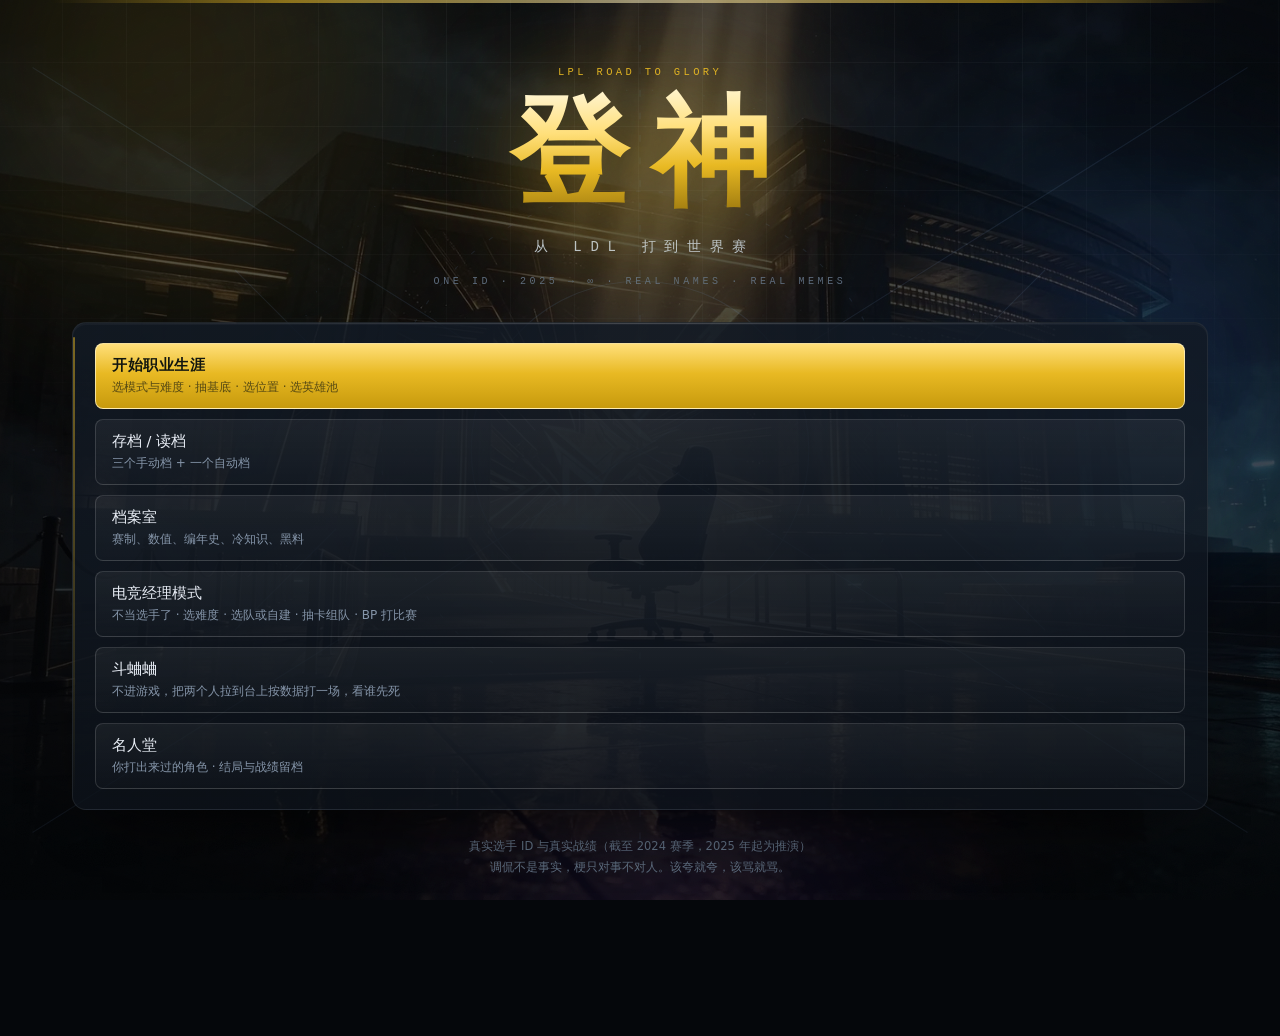
==== commit 9f710356: "update index.html" ====
--- a/index.html
+++ b/index.html
@@ -1,10 +1,10 @@
-﻿<!DOCTYPE html><html lang="zh-CN"><head><meta charset="utf-8"><meta name="viewport" content="width=device-width, initial-scale=1, viewport-fit=cover"><title>登神 · 从 LDL 打上来</title><meta name="build" content="60f40a708f"><meta name="description" content="一个英雄联盟职业生涯文字模拟游戏：从 LDL 打到世界赛，三年，也可以一直打下去。"><meta name="theme-color" content="#0b0f16"><meta name="color-scheme" content="dark"><meta name="format-detection" content="telephone=no"><meta name="apple-mobile-web-app-capable" content="yes"><meta name="apple-mobile-web-app-status-bar-style" content="black-translucent"><meta name="apple-mobile-web-app-title" content="登神"><link rel="canonical" href="https://qingyu107.github.io/dengshen/"><link rel="icon" type="image/png" sizes="512x512" href="favicon.png"><link rel="icon" type="image/png" sizes="192x192" href="icon-192.png"><link rel="icon" type="image/png" sizes="32x32" href="favicon-32.png"><link rel="apple-touch-icon" href="apple-touch-icon.png"><meta property="og:type" content="website"><meta property="og:site_name" content="登神"><meta property="og:locale" content="zh_CN"><meta property="og:title" content="登神 · 从 LDL 打上来"><meta property="og:description" content="一个英雄联盟职业生涯文字模拟游戏：从 LDL 打到世界赛，三年，也可以一直打下去。"><meta property="og:url" content="https://qingyu107.github.io/dengshen/"><meta property="og:image" content="https://qingyu107.github.io/dengshen/og.png"><meta property="og:image:width" content="1200"><meta property="og:image:height" content="630"><meta property="og:image:alt" content="登神 · 英雄联盟职业生涯文字模拟"><meta name="twitter:card" content="summary_large_image"><meta name="twitter:title" content="登神 · 从 LDL 打上来"><meta name="twitter:description" content="一个英雄联盟职业生涯文字模拟游戏：从 LDL 打到世界赛，三年，也可以一直打下去。"><meta name="twitter:image" content="https://qingyu107.github.io/dengshen/og.png"><link rel="stylesheet" href="css/style.css?v=60f40a708f">
-<link rel="stylesheet" href="css/cockfight.css?v=60f40a708f"></head><body><!-- 背景层：光晕 / 网格 / 手绘峡谷线条 / 颗粒 / 暗角 --><div class="bg" aria-hidden="true"><div class="bg-photo" id="bgPhoto" aria-hidden="true"></div>  <div class="bg-aurora a1"></div>  <div class="bg-aurora a2"></div>  <div class="bg-aurora a3"></div>  <div class="bg-grid"></div>  <svg class="bg-rift" viewBox="0 0 1200 800" preserveAspectRatio="xMidYMid slice">    <g fill="none" stroke="currentColor" stroke-width="1">      <path d="M60 740 L1140 60"/>      <path d="M60 60 L1140 740"/>      <path d="M600 40 L600 760" stroke-dasharray="6 14"/>      <path d="M60 400 L1140 400" stroke-dasharray="2 18"/>      <circle cx="600" cy="400" r="150"/>      <circle cx="600" cy="400" r="230" stroke-dasharray="4 16"/>      <circle cx="600" cy="400" r="320" stroke-dasharray="1 22"/>      <path d="M240 240 L330 330 M960 240 L870 330 M240 560 L330 470 M960 560 L870 470"/>    </g>  </svg>  <div class="bg-noise"></div>  <div class="bg-vignette"></div></div><div id="app"></div><div id="dock" class="hidden"></div><div id="toast"></div><script src="js/art.js?v=60f40a708f"></script><script src="js/data/heroes.js?v=60f40a708f"></script><script src="js/data/hero_ctr.js?v=60f40a708f"></script><script src="js/data/teams.js?v=60f40a708f"></script><script src="js/data/players.js?v=60f40a708f"></script>
-<script src="js/data/lck.js?v=60f40a708f"></script><script src="js/data/chronicle.js?v=60f40a708f"></script><script src="js/data/events.js?v=60f40a708f"></script><script src="js/data/events_pos.js?v=60f40a708f"></script><script src="js/data/events_star.js?v=60f40a708f"></script><script src="js/data/events_expand.js?v=60f40a708f"></script><script src="js/data/events_story.js?v=60f40a708f"></script>
-<script src="js/data/events_v3.js?v=60f40a708f"></script>
-<script src="js/data/events_lck.js?v=60f40a708f"></script><script src="js/data/nodes.js?v=60f40a708f"></script><script src="js/data/memes.js?v=60f40a708f"></script><script src="js/data/endless.js?v=60f40a708f"></script><script src="js/data/bases2.js?v=60f40a708f"></script><script src="js/data/talents.js?v=60f40a708f"></script><script src="js/data/talents_v4.js?v=60f40a708f"></script><script src="js/data/hot.js?v=60f40a708f"></script><script src="js/data/danmaku.js?v=60f40a708f"></script><script src="js/data/danmaku_live.js?v=60f40a708f"></script><script src="js/data/trash.js?v=60f40a708f"></script><script src="js/data/shop.js?v=60f40a708f"></script><script src="js/data/terms.js?v=60f40a708f"></script><script src="js/data/flavor.js?v=60f40a708f"></script>
-<script src="js/data/achievements.js?v=60f40a708f"></script><script src="js/data/glossary.js?v=60f40a708f"></script>
-<script src="js/data/tutorial.js?v=60f40a708f"></script><script src="js/data/changelog.js?v=60f40a708f"></script><script src="js/data/gossip.js?v=60f40a708f"></script><script src="js/data/bigevent.js?v=60f40a708f"></script><script src="js/data/bar.js?v=60f40a708f"></script><script src="js/data/manager.js?v=60f40a708f"></script>
-<script src="js/data/card_meta.js?v=60f40a708f"></script><script src="js/audio.js?v=60f40a708f"></script><script src="js/match.js?v=60f40a708f"></script>
-<script src="js/cockfight.js?v=60f40a708f"></script><script src="js/manager.js?v=60f40a708f"></script><script src="js/data/talk.js?v=60f40a708f"></script>
-  <script src="js/data/moments.js?v=60f40a708f"></script><script src="js/engine.js?v=60f40a708f"></script><script src="js/live.js?v=60f40a708f"></script><script src="js/ui.js?v=60f40a708f"></script><script src="js/ui_mgr.js?v=60f40a708f"></script></body></html>+﻿<!DOCTYPE html><html lang="zh-CN"><head><meta charset="utf-8"><meta name="viewport" content="width=device-width, initial-scale=1, viewport-fit=cover"><title>登神 · 从 LDL 打上来</title><meta name="build" content="5a14870e77"><meta name="description" content="一个英雄联盟职业生涯文字模拟游戏：从 LDL 打到世界赛，三年，也可以一直打下去。"><meta name="theme-color" content="#0b0f16"><meta name="color-scheme" content="dark"><meta name="format-detection" content="telephone=no"><meta name="apple-mobile-web-app-capable" content="yes"><meta name="apple-mobile-web-app-status-bar-style" content="black-translucent"><meta name="apple-mobile-web-app-title" content="登神"><link rel="canonical" href="https://qingyu107.github.io/dengshen/"><link rel="icon" type="image/png" sizes="512x512" href="favicon.png"><link rel="icon" type="image/png" sizes="192x192" href="icon-192.png"><link rel="icon" type="image/png" sizes="32x32" href="favicon-32.png"><link rel="apple-touch-icon" href="apple-touch-icon.png"><meta property="og:type" content="website"><meta property="og:site_name" content="登神"><meta property="og:locale" content="zh_CN"><meta property="og:title" content="登神 · 从 LDL 打上来"><meta property="og:description" content="一个英雄联盟职业生涯文字模拟游戏：从 LDL 打到世界赛，三年，也可以一直打下去。"><meta property="og:url" content="https://qingyu107.github.io/dengshen/"><meta property="og:image" content="https://qingyu107.github.io/dengshen/og.png"><meta property="og:image:width" content="1200"><meta property="og:image:height" content="630"><meta property="og:image:alt" content="登神 · 英雄联盟职业生涯文字模拟"><meta name="twitter:card" content="summary_large_image"><meta name="twitter:title" content="登神 · 从 LDL 打上来"><meta name="twitter:description" content="一个英雄联盟职业生涯文字模拟游戏：从 LDL 打到世界赛，三年，也可以一直打下去。"><meta name="twitter:image" content="https://qingyu107.github.io/dengshen/og.png"><link rel="stylesheet" href="css/style.css?v=5a14870e77">
+<link rel="stylesheet" href="css/cockfight.css?v=5a14870e77"></head><body><!-- 背景层：光晕 / 网格 / 手绘峡谷线条 / 颗粒 / 暗角 --><div class="bg" aria-hidden="true"><div class="bg-photo" id="bgPhoto" aria-hidden="true"></div>  <div class="bg-aurora a1"></div>  <div class="bg-aurora a2"></div>  <div class="bg-aurora a3"></div>  <div class="bg-grid"></div>  <svg class="bg-rift" viewBox="0 0 1200 800" preserveAspectRatio="xMidYMid slice">    <g fill="none" stroke="currentColor" stroke-width="1">      <path d="M60 740 L1140 60"/>      <path d="M60 60 L1140 740"/>      <path d="M600 40 L600 760" stroke-dasharray="6 14"/>      <path d="M60 400 L1140 400" stroke-dasharray="2 18"/>      <circle cx="600" cy="400" r="150"/>      <circle cx="600" cy="400" r="230" stroke-dasharray="4 16"/>      <circle cx="600" cy="400" r="320" stroke-dasharray="1 22"/>      <path d="M240 240 L330 330 M960 240 L870 330 M240 560 L330 470 M960 560 L870 470"/>    </g>  </svg>  <div class="bg-noise"></div>  <div class="bg-vignette"></div></div><div id="app"></div><div id="dock" class="hidden"></div><div id="toast"></div><script src="js/art.js?v=5a14870e77"></script><script src="js/data/heroes.js?v=5a14870e77"></script><script src="js/data/hero_ctr.js?v=5a14870e77"></script><script src="js/data/teams.js?v=5a14870e77"></script><script src="js/data/players.js?v=5a14870e77"></script>
+<script src="js/data/lck.js?v=5a14870e77"></script><script src="js/data/chronicle.js?v=5a14870e77"></script><script src="js/data/events.js?v=5a14870e77"></script><script src="js/data/events_pos.js?v=5a14870e77"></script><script src="js/data/events_star.js?v=5a14870e77"></script><script src="js/data/events_expand.js?v=5a14870e77"></script><script src="js/data/events_story.js?v=5a14870e77"></script>
+<script src="js/data/events_v3.js?v=5a14870e77"></script>
+<script src="js/data/events_lck.js?v=5a14870e77"></script><script src="js/data/nodes.js?v=5a14870e77"></script><script src="js/data/memes.js?v=5a14870e77"></script><script src="js/data/endless.js?v=5a14870e77"></script><script src="js/data/bases2.js?v=5a14870e77"></script><script src="js/data/talents.js?v=5a14870e77"></script><script src="js/data/talents_v4.js?v=5a14870e77"></script><script src="js/data/hot.js?v=5a14870e77"></script><script src="js/data/danmaku.js?v=5a14870e77"></script><script src="js/data/danmaku_live.js?v=5a14870e77"></script><script src="js/data/trash.js?v=5a14870e77"></script><script src="js/data/shop.js?v=5a14870e77"></script><script src="js/data/terms.js?v=5a14870e77"></script><script src="js/data/flavor.js?v=5a14870e77"></script>
+<script src="js/data/achievements.js?v=5a14870e77"></script><script src="js/data/glossary.js?v=5a14870e77"></script>
+<script src="js/data/tutorial.js?v=5a14870e77"></script><script src="js/data/changelog.js?v=5a14870e77"></script><script src="js/data/gossip.js?v=5a14870e77"></script><script src="js/data/bigevent.js?v=5a14870e77"></script><script src="js/data/bar.js?v=5a14870e77"></script><script src="js/data/manager.js?v=5a14870e77"></script>
+<script src="js/data/card_meta.js?v=5a14870e77"></script><script src="js/audio.js?v=5a14870e77"></script><script src="js/match.js?v=5a14870e77"></script>
+<script src="js/cockfight.js?v=5a14870e77"></script><script src="js/manager.js?v=5a14870e77"></script><script src="js/data/talk.js?v=5a14870e77"></script>
+  <script src="js/data/moments.js?v=5a14870e77"></script><script src="js/engine.js?v=5a14870e77"></script><script src="js/live.js?v=5a14870e77"></script><script src="js/ui.js?v=5a14870e77"></script><script src="js/ui_mgr.js?v=5a14870e77"></script></body></html>
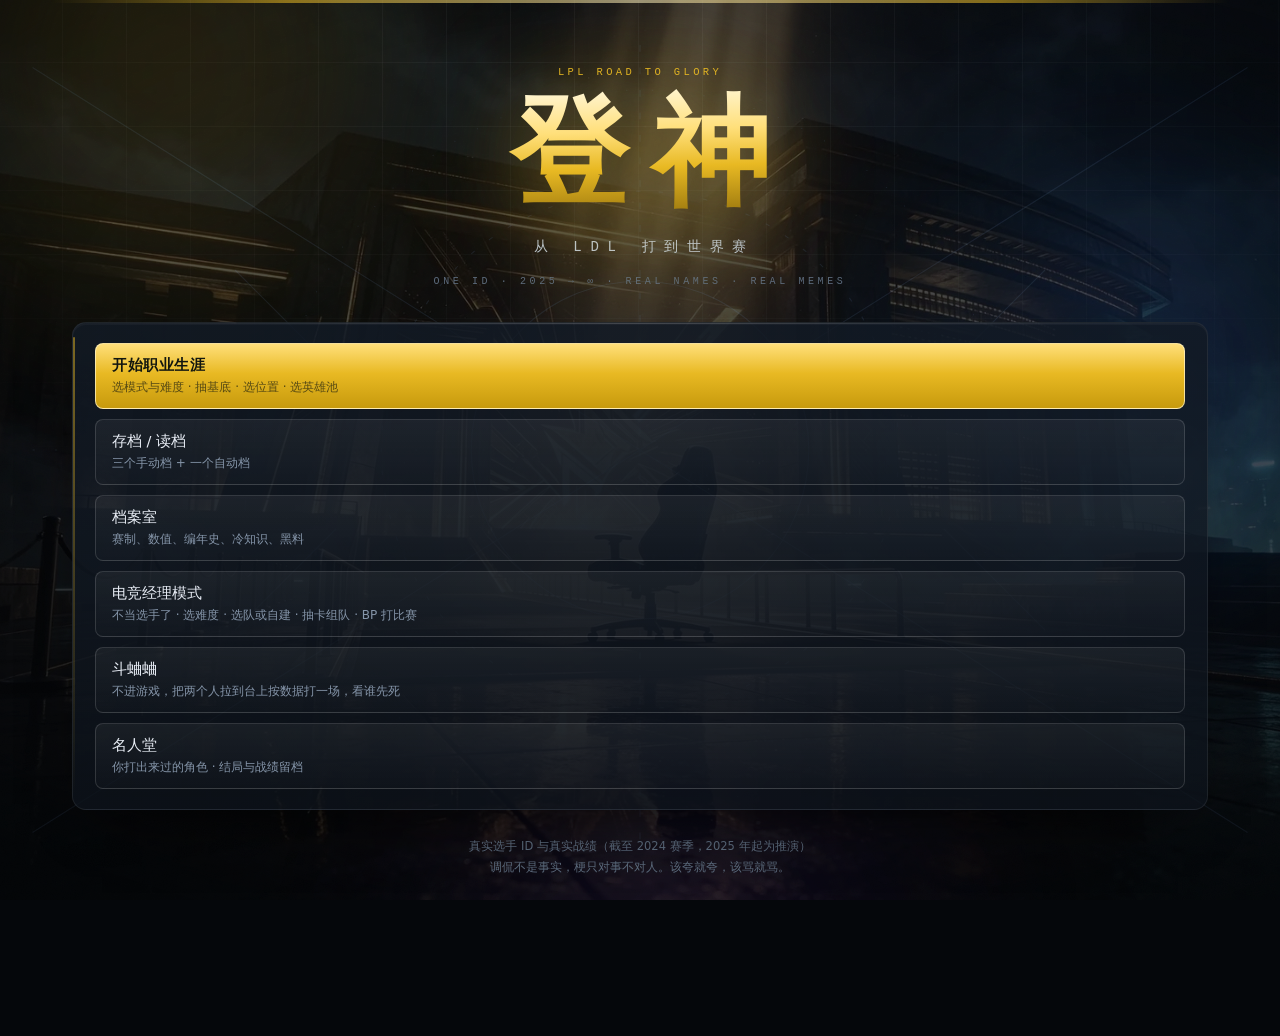
==== commit 035eac55: "update index.html" ====
--- a/index.html
+++ b/index.html
@@ -1,10 +1,10 @@
-﻿<!DOCTYPE html><html lang="zh-CN"><head><meta charset="utf-8"><meta name="viewport" content="width=device-width, initial-scale=1, viewport-fit=cover"><title>登神 · 从 LDL 打上来</title><meta name="build" content="5a14870e77"><meta name="description" content="一个英雄联盟职业生涯文字模拟游戏：从 LDL 打到世界赛，三年，也可以一直打下去。"><meta name="theme-color" content="#0b0f16"><meta name="color-scheme" content="dark"><meta name="format-detection" content="telephone=no"><meta name="apple-mobile-web-app-capable" content="yes"><meta name="apple-mobile-web-app-status-bar-style" content="black-translucent"><meta name="apple-mobile-web-app-title" content="登神"><link rel="canonical" href="https://qingyu107.github.io/dengshen/"><link rel="icon" type="image/png" sizes="512x512" href="favicon.png"><link rel="icon" type="image/png" sizes="192x192" href="icon-192.png"><link rel="icon" type="image/png" sizes="32x32" href="favicon-32.png"><link rel="apple-touch-icon" href="apple-touch-icon.png"><meta property="og:type" content="website"><meta property="og:site_name" content="登神"><meta property="og:locale" content="zh_CN"><meta property="og:title" content="登神 · 从 LDL 打上来"><meta property="og:description" content="一个英雄联盟职业生涯文字模拟游戏：从 LDL 打到世界赛，三年，也可以一直打下去。"><meta property="og:url" content="https://qingyu107.github.io/dengshen/"><meta property="og:image" content="https://qingyu107.github.io/dengshen/og.png"><meta property="og:image:width" content="1200"><meta property="og:image:height" content="630"><meta property="og:image:alt" content="登神 · 英雄联盟职业生涯文字模拟"><meta name="twitter:card" content="summary_large_image"><meta name="twitter:title" content="登神 · 从 LDL 打上来"><meta name="twitter:description" content="一个英雄联盟职业生涯文字模拟游戏：从 LDL 打到世界赛，三年，也可以一直打下去。"><meta name="twitter:image" content="https://qingyu107.github.io/dengshen/og.png"><link rel="stylesheet" href="css/style.css?v=5a14870e77">
-<link rel="stylesheet" href="css/cockfight.css?v=5a14870e77"></head><body><!-- 背景层：光晕 / 网格 / 手绘峡谷线条 / 颗粒 / 暗角 --><div class="bg" aria-hidden="true"><div class="bg-photo" id="bgPhoto" aria-hidden="true"></div>  <div class="bg-aurora a1"></div>  <div class="bg-aurora a2"></div>  <div class="bg-aurora a3"></div>  <div class="bg-grid"></div>  <svg class="bg-rift" viewBox="0 0 1200 800" preserveAspectRatio="xMidYMid slice">    <g fill="none" stroke="currentColor" stroke-width="1">      <path d="M60 740 L1140 60"/>      <path d="M60 60 L1140 740"/>      <path d="M600 40 L600 760" stroke-dasharray="6 14"/>      <path d="M60 400 L1140 400" stroke-dasharray="2 18"/>      <circle cx="600" cy="400" r="150"/>      <circle cx="600" cy="400" r="230" stroke-dasharray="4 16"/>      <circle cx="600" cy="400" r="320" stroke-dasharray="1 22"/>      <path d="M240 240 L330 330 M960 240 L870 330 M240 560 L330 470 M960 560 L870 470"/>    </g>  </svg>  <div class="bg-noise"></div>  <div class="bg-vignette"></div></div><div id="app"></div><div id="dock" class="hidden"></div><div id="toast"></div><script src="js/art.js?v=5a14870e77"></script><script src="js/data/heroes.js?v=5a14870e77"></script><script src="js/data/hero_ctr.js?v=5a14870e77"></script><script src="js/data/teams.js?v=5a14870e77"></script><script src="js/data/players.js?v=5a14870e77"></script>
-<script src="js/data/lck.js?v=5a14870e77"></script><script src="js/data/chronicle.js?v=5a14870e77"></script><script src="js/data/events.js?v=5a14870e77"></script><script src="js/data/events_pos.js?v=5a14870e77"></script><script src="js/data/events_star.js?v=5a14870e77"></script><script src="js/data/events_expand.js?v=5a14870e77"></script><script src="js/data/events_story.js?v=5a14870e77"></script>
-<script src="js/data/events_v3.js?v=5a14870e77"></script>
-<script src="js/data/events_lck.js?v=5a14870e77"></script><script src="js/data/nodes.js?v=5a14870e77"></script><script src="js/data/memes.js?v=5a14870e77"></script><script src="js/data/endless.js?v=5a14870e77"></script><script src="js/data/bases2.js?v=5a14870e77"></script><script src="js/data/talents.js?v=5a14870e77"></script><script src="js/data/talents_v4.js?v=5a14870e77"></script><script src="js/data/hot.js?v=5a14870e77"></script><script src="js/data/danmaku.js?v=5a14870e77"></script><script src="js/data/danmaku_live.js?v=5a14870e77"></script><script src="js/data/trash.js?v=5a14870e77"></script><script src="js/data/shop.js?v=5a14870e77"></script><script src="js/data/terms.js?v=5a14870e77"></script><script src="js/data/flavor.js?v=5a14870e77"></script>
-<script src="js/data/achievements.js?v=5a14870e77"></script><script src="js/data/glossary.js?v=5a14870e77"></script>
-<script src="js/data/tutorial.js?v=5a14870e77"></script><script src="js/data/changelog.js?v=5a14870e77"></script><script src="js/data/gossip.js?v=5a14870e77"></script><script src="js/data/bigevent.js?v=5a14870e77"></script><script src="js/data/bar.js?v=5a14870e77"></script><script src="js/data/manager.js?v=5a14870e77"></script>
-<script src="js/data/card_meta.js?v=5a14870e77"></script><script src="js/audio.js?v=5a14870e77"></script><script src="js/match.js?v=5a14870e77"></script>
-<script src="js/cockfight.js?v=5a14870e77"></script><script src="js/manager.js?v=5a14870e77"></script><script src="js/data/talk.js?v=5a14870e77"></script>
-  <script src="js/data/moments.js?v=5a14870e77"></script><script src="js/engine.js?v=5a14870e77"></script><script src="js/live.js?v=5a14870e77"></script><script src="js/ui.js?v=5a14870e77"></script><script src="js/ui_mgr.js?v=5a14870e77"></script></body></html>+﻿<!DOCTYPE html><html lang="zh-CN"><head><meta charset="utf-8"><meta name="viewport" content="width=device-width, initial-scale=1, viewport-fit=cover"><title>登神 · 从 LDL 打上来</title><meta name="build" content="3c8d2ad03a"><meta name="description" content="一个英雄联盟职业生涯文字模拟游戏：从 LDL 打到世界赛，三年，也可以一直打下去。"><meta name="theme-color" content="#0b0f16"><meta name="color-scheme" content="dark"><meta name="format-detection" content="telephone=no"><meta name="apple-mobile-web-app-capable" content="yes"><meta name="apple-mobile-web-app-status-bar-style" content="black-translucent"><meta name="apple-mobile-web-app-title" content="登神"><link rel="canonical" href="https://qingyu107.github.io/dengshen/"><link rel="icon" type="image/png" sizes="512x512" href="favicon.png"><link rel="icon" type="image/png" sizes="192x192" href="icon-192.png"><link rel="icon" type="image/png" sizes="32x32" href="favicon-32.png"><link rel="apple-touch-icon" href="apple-touch-icon.png"><meta property="og:type" content="website"><meta property="og:site_name" content="登神"><meta property="og:locale" content="zh_CN"><meta property="og:title" content="登神 · 从 LDL 打上来"><meta property="og:description" content="一个英雄联盟职业生涯文字模拟游戏：从 LDL 打到世界赛，三年，也可以一直打下去。"><meta property="og:url" content="https://qingyu107.github.io/dengshen/"><meta property="og:image" content="https://qingyu107.github.io/dengshen/og.png"><meta property="og:image:width" content="1200"><meta property="og:image:height" content="630"><meta property="og:image:alt" content="登神 · 英雄联盟职业生涯文字模拟"><meta name="twitter:card" content="summary_large_image"><meta name="twitter:title" content="登神 · 从 LDL 打上来"><meta name="twitter:description" content="一个英雄联盟职业生涯文字模拟游戏：从 LDL 打到世界赛，三年，也可以一直打下去。"><meta name="twitter:image" content="https://qingyu107.github.io/dengshen/og.png"><link rel="stylesheet" href="css/style.css?v=3c8d2ad03a">
+<link rel="stylesheet" href="css/cockfight.css?v=3c8d2ad03a"></head><body><!-- 背景层：光晕 / 网格 / 手绘峡谷线条 / 颗粒 / 暗角 --><div class="bg" aria-hidden="true"><div class="bg-photo" id="bgPhoto" aria-hidden="true"></div>  <div class="bg-aurora a1"></div>  <div class="bg-aurora a2"></div>  <div class="bg-aurora a3"></div>  <div class="bg-grid"></div>  <svg class="bg-rift" viewBox="0 0 1200 800" preserveAspectRatio="xMidYMid slice">    <g fill="none" stroke="currentColor" stroke-width="1">      <path d="M60 740 L1140 60"/>      <path d="M60 60 L1140 740"/>      <path d="M600 40 L600 760" stroke-dasharray="6 14"/>      <path d="M60 400 L1140 400" stroke-dasharray="2 18"/>      <circle cx="600" cy="400" r="150"/>      <circle cx="600" cy="400" r="230" stroke-dasharray="4 16"/>      <circle cx="600" cy="400" r="320" stroke-dasharray="1 22"/>      <path d="M240 240 L330 330 M960 240 L870 330 M240 560 L330 470 M960 560 L870 470"/>    </g>  </svg>  <div class="bg-noise"></div>  <div class="bg-vignette"></div></div><div id="app"></div><div id="dock" class="hidden"></div><div id="toast"></div><script src="js/art.js?v=3c8d2ad03a"></script><script src="js/data/heroes.js?v=3c8d2ad03a"></script><script src="js/data/hero_ctr.js?v=3c8d2ad03a"></script><script src="js/data/teams.js?v=3c8d2ad03a"></script><script src="js/data/players.js?v=3c8d2ad03a"></script>
+<script src="js/data/lck.js?v=3c8d2ad03a"></script><script src="js/data/chronicle.js?v=3c8d2ad03a"></script><script src="js/data/events.js?v=3c8d2ad03a"></script><script src="js/data/events_pos.js?v=3c8d2ad03a"></script><script src="js/data/events_star.js?v=3c8d2ad03a"></script><script src="js/data/events_expand.js?v=3c8d2ad03a"></script><script src="js/data/events_story.js?v=3c8d2ad03a"></script>
+<script src="js/data/events_v3.js?v=3c8d2ad03a"></script>
+<script src="js/data/events_lck.js?v=3c8d2ad03a"></script><script src="js/data/nodes.js?v=3c8d2ad03a"></script><script src="js/data/memes.js?v=3c8d2ad03a"></script><script src="js/data/endless.js?v=3c8d2ad03a"></script><script src="js/data/bases2.js?v=3c8d2ad03a"></script><script src="js/data/talents.js?v=3c8d2ad03a"></script><script src="js/data/talents_v4.js?v=3c8d2ad03a"></script><script src="js/data/hot.js?v=3c8d2ad03a"></script><script src="js/data/danmaku.js?v=3c8d2ad03a"></script><script src="js/data/danmaku_live.js?v=3c8d2ad03a"></script><script src="js/data/trash.js?v=3c8d2ad03a"></script><script src="js/data/shop.js?v=3c8d2ad03a"></script><script src="js/data/terms.js?v=3c8d2ad03a"></script><script src="js/data/flavor.js?v=3c8d2ad03a"></script>
+<script src="js/data/achievements.js?v=3c8d2ad03a"></script><script src="js/data/glossary.js?v=3c8d2ad03a"></script>
+<script src="js/data/tutorial.js?v=3c8d2ad03a"></script><script src="js/data/changelog.js?v=3c8d2ad03a"></script><script src="js/data/gossip.js?v=3c8d2ad03a"></script><script src="js/data/bigevent.js?v=3c8d2ad03a"></script><script src="js/data/bar.js?v=3c8d2ad03a"></script><script src="js/data/manager.js?v=3c8d2ad03a"></script>
+<script src="js/data/card_meta.js?v=3c8d2ad03a"></script><script src="js/audio.js?v=3c8d2ad03a"></script><script src="js/match.js?v=3c8d2ad03a"></script>
+<script src="js/cockfight.js?v=3c8d2ad03a"></script><script src="js/manager.js?v=3c8d2ad03a"></script><script src="js/data/talk.js?v=3c8d2ad03a"></script>
+  <script src="js/data/moments.js?v=3c8d2ad03a"></script><script src="js/engine.js?v=3c8d2ad03a"></script><script src="js/live.js?v=3c8d2ad03a"></script><script src="js/fx.js?v=3c8d2ad03a"></script><script src="js/ui.js?v=3c8d2ad03a"></script><script src="js/ui_mgr.js?v=3c8d2ad03a"></script></body></html>
--- a/css/style.css
+++ b/css/style.css
@@ -1219,4 +1219,86 @@
 .bg-photo.on { opacity: .38; }
 .act-btn { background: rgba(9, 13, 20, .55); }
 .act-btn:hover:not(:disabled) { background: rgba(232, 185, 35, .12); }
-.act-btn.is-off, .act-btn.is-used { background: rgba(9, 13, 20, .42); }+.act-btn.is-off, .act-btn.is-used { background: rgba(9, 13, 20, .42); }
+/* ================= v3.12 动效层（fx.js 配套） ================= */
+#fxCanvas.fx-canvas { position: fixed; inset: 0; z-index: 2; pointer-events: none; mix-blend-mode: screen; }
+
+.fx-flash { position: fixed; inset: 0; z-index: 46; pointer-events: none; opacity: 0; }
+.fx-flash.on { animation: fxFlash .52s ease-out both; }
+@keyframes fxFlash { 0% { opacity: 0; } 14% { opacity: 1; } 100% { opacity: 0; } }
+
+#app.fx-shake { animation: fxShake .32s cubic-bezier(.36, .07, .19, .97) both; }
+@keyframes fxShake {
+  10%, 90% { transform: translate3d(calc(var(--fx-shake, 3px) * -.4), 0, 0); }
+  20%, 80% { transform: translate3d(var(--fx-shake, 3px), 0, 0); }
+  30%, 50%, 70% { transform: translate3d(calc(var(--fx-shake, 3px) * -.75), 0, 0); }
+  40%, 60% { transform: translate3d(calc(var(--fx-shake, 3px) * .75), 0, 0); }
+  100% { transform: none; }
+}
+
+#app.scene-in { animation: sceneIn .26s cubic-bezier(.2, .8, .2, 1) both; }
+@keyframes sceneIn { from { opacity: .3; transform: translateY(8px); } to { opacity: 1; transform: none; } }
+
+/* 点击涟漪：按钮类容器兜住，内容压上来 */
+.btn, .act-btn, .free-btn, .dock .btn, .tab-btn { position: relative; overflow: hidden; }
+.btn > *, .act-btn > *, .free-btn > * { position: relative; z-index: 1; }
+.fx-ripple {
+  position: absolute; border-radius: 50%; pointer-events: none; z-index: 0;
+  background: radial-gradient(circle, rgba(255, 241, 196, .34), rgba(232, 185, 35, .16) 44%, transparent 68%);
+  transform: scale(.18); opacity: .95; animation: fxRipple .6s ease-out forwards;
+}
+@keyframes fxRipple { to { transform: scale(1.65); opacity: 0; } }
+
+/* 悬停微动 */
+.btn { transition: transform .16s cubic-bezier(.2, .8, .2, 1), border-color .16s, background .16s, box-shadow .2s; }
+.btn:hover:not(:disabled) { transform: translateY(-1px); border-color: rgba(232, 185, 35, .44); box-shadow: 0 12px 28px -22px #000; }
+.act-btn { transition: transform .18s cubic-bezier(.2, .8, .2, 1), border-color .18s, background .18s, box-shadow .2s; }
+.act-btn:hover:not(:disabled) { transform: translateY(-1px); box-shadow: 0 14px 30px -24px #000; }
+.card-face { transition: transform .3s cubic-bezier(.2, .8, .2, 1), box-shadow .3s, border-color .3s; }
+.card-face:hover { transform: translateY(-4px); box-shadow: 0 28px 52px -36px #000, 0 0 0 1px rgba(232, 185, 35, .18) inset; }
+.card-face .card-art { transition: transform .55s cubic-bezier(.2, .8, .2, 1), filter .4s; }
+.card-face:hover .card-art { transform: scale(1.05); filter: brightness(1.12) saturate(1.06); }
+
+/* 进度条重绘时从左长出 */
+.bar i { animation: barGrow .72s cubic-bezier(.2, .8, .2, 1) both; transform-origin: left center; }
+@keyframes barGrow { from { transform: scaleX(0); } to { transform: scaleX(1); } }
+
+/* 对局结果：胜弹一下，负掉下来 */
+.result-win .res, .result-win .gr { animation: popIn .44s cubic-bezier(.2, 1.6, .4, 1) both; }
+.result-lose .res { animation: dropIn .4s ease-out both; }
+@keyframes popIn { from { transform: scale(.72); opacity: .35; } to { transform: none; opacity: 1; } }
+@keyframes dropIn { from { transform: translateY(-7px); opacity: .25; } to { transform: none; opacity: 1; } }
+
+/* 结局：底图缓慢推近、名次呼吸光 */
+.ending-hero .ending-art { animation: heroZoom 18s ease-out both; }
+@keyframes heroZoom { from { transform: scale(1.07); } to { transform: scale(1); } }
+.ending-hero .rank { animation: rankGlow 3.8s ease-in-out infinite; }
+@keyframes rankGlow { 0%, 100% { text-shadow: 0 0 0 rgba(232, 185, 35, 0); } 50% { text-shadow: 0 0 24px rgba(232, 185, 35, .42); } }
+
+/* 抽卡：翻牌错峰 */
+.draw-wrap .card-flip { animation: fadeUp .46s cubic-bezier(.2, .8, .2, 1) both; }
+.draw-wrap .card-flip:nth-child(2) { animation-delay: .07s; }
+.draw-wrap .card-flip:nth-child(3) { animation-delay: .14s; }
+.draw-wrap .card-flip:nth-child(4) { animation-delay: .21s; }
+.draw-wrap .card-flip:nth-child(5) { animation-delay: .28s; }
+.draw-wrap .card-flip:nth-child(6) { animation-delay: .35s; }
+
+/* 行动/商品/编年史行：轻量错峰入场 */
+.panel .act-btn, .panel .offer-row, .panel .chron-row, .panel .stat-cell { animation: fadeUp .36s cubic-bezier(.2, .8, .2, 1) both; }
+.panel .act-btn:nth-child(2), .panel .offer-row:nth-child(2), .panel .stat-cell:nth-child(2) { animation-delay: .035s; }
+.panel .act-btn:nth-child(3), .panel .offer-row:nth-child(3), .panel .stat-cell:nth-child(3) { animation-delay: .07s; }
+.panel .act-btn:nth-child(4), .panel .offer-row:nth-child(4), .panel .stat-cell:nth-child(4) { animation-delay: .105s; }
+.panel .act-btn:nth-child(5), .panel .stat-cell:nth-child(5) { animation-delay: .14s; }
+.panel .act-btn:nth-child(6), .panel .stat-cell:nth-child(6) { animation-delay: .175s; }
+
+/* toast 弹入 */
+#toast.show { transform: translateX(-50%) translateY(0) scale(1); }
+#toast { transform: translateX(-50%) translateY(16px) scale(.96); }
+
+@media (prefers-reduced-motion: reduce) {
+  #fxCanvas.fx-canvas, .fx-flash { display: none !important; }
+  #app.scene-in, #app.fx-shake, .fx-ripple, .bar i, .card-face, .card-face .card-art,
+  .ending-hero .ending-art, .ending-hero .rank, .draw-wrap .card-flip,
+  .panel .act-btn, .panel .offer-row, .panel .chron-row, .panel .stat-cell,
+  .result-win .res, .result-win .gr, .result-lose .res, #toast { animation: none !important; transition: none !important; }
+}
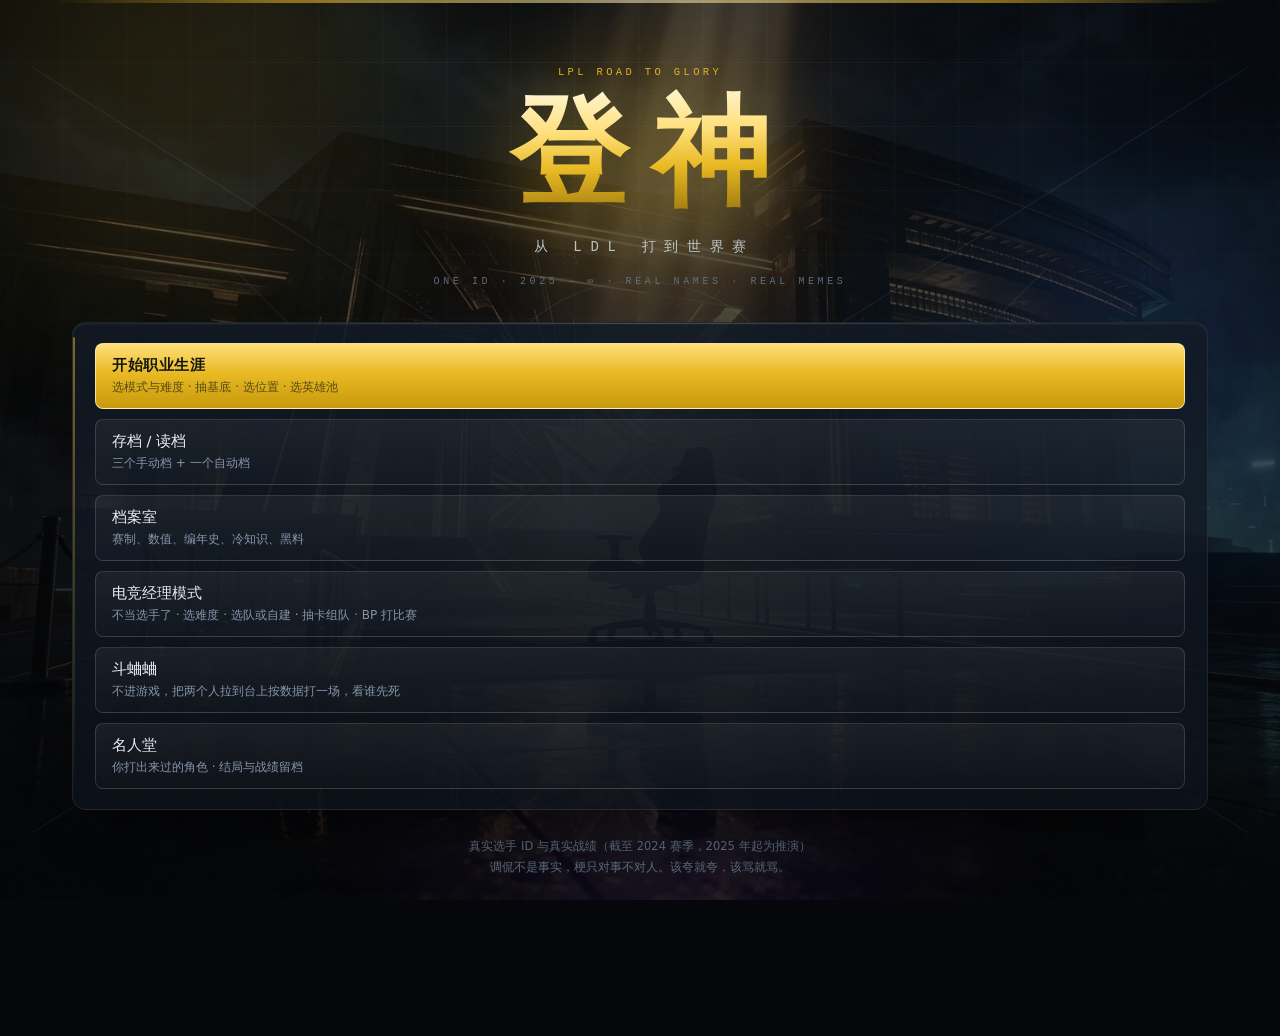
==== commit adeb117f: "data: 2025-2026 season update, LPL legacy events, heroes/players, double-edged bonds" ====
--- a/index.html
+++ b/index.html
@@ -1,10 +1,10 @@
-﻿<!DOCTYPE html><html lang="zh-CN"><head><meta charset="utf-8"><meta name="viewport" content="width=device-width, initial-scale=1, viewport-fit=cover"><title>登神 · 从 LDL 打上来</title><meta name="build" content="3c8d2ad03a"><meta name="description" content="一个英雄联盟职业生涯文字模拟游戏：从 LDL 打到世界赛，三年，也可以一直打下去。"><meta name="theme-color" content="#0b0f16"><meta name="color-scheme" content="dark"><meta name="format-detection" content="telephone=no"><meta name="apple-mobile-web-app-capable" content="yes"><meta name="apple-mobile-web-app-status-bar-style" content="black-translucent"><meta name="apple-mobile-web-app-title" content="登神"><link rel="canonical" href="https://qingyu107.github.io/dengshen/"><link rel="icon" type="image/png" sizes="512x512" href="favicon.png"><link rel="icon" type="image/png" sizes="192x192" href="icon-192.png"><link rel="icon" type="image/png" sizes="32x32" href="favicon-32.png"><link rel="apple-touch-icon" href="apple-touch-icon.png"><meta property="og:type" content="website"><meta property="og:site_name" content="登神"><meta property="og:locale" content="zh_CN"><meta property="og:title" content="登神 · 从 LDL 打上来"><meta property="og:description" content="一个英雄联盟职业生涯文字模拟游戏：从 LDL 打到世界赛，三年，也可以一直打下去。"><meta property="og:url" content="https://qingyu107.github.io/dengshen/"><meta property="og:image" content="https://qingyu107.github.io/dengshen/og.png"><meta property="og:image:width" content="1200"><meta property="og:image:height" content="630"><meta property="og:image:alt" content="登神 · 英雄联盟职业生涯文字模拟"><meta name="twitter:card" content="summary_large_image"><meta name="twitter:title" content="登神 · 从 LDL 打上来"><meta name="twitter:description" content="一个英雄联盟职业生涯文字模拟游戏：从 LDL 打到世界赛，三年，也可以一直打下去。"><meta name="twitter:image" content="https://qingyu107.github.io/dengshen/og.png"><link rel="stylesheet" href="css/style.css?v=3c8d2ad03a">
-<link rel="stylesheet" href="css/cockfight.css?v=3c8d2ad03a"></head><body><!-- 背景层：光晕 / 网格 / 手绘峡谷线条 / 颗粒 / 暗角 --><div class="bg" aria-hidden="true"><div class="bg-photo" id="bgPhoto" aria-hidden="true"></div>  <div class="bg-aurora a1"></div>  <div class="bg-aurora a2"></div>  <div class="bg-aurora a3"></div>  <div class="bg-grid"></div>  <svg class="bg-rift" viewBox="0 0 1200 800" preserveAspectRatio="xMidYMid slice">    <g fill="none" stroke="currentColor" stroke-width="1">      <path d="M60 740 L1140 60"/>      <path d="M60 60 L1140 740"/>      <path d="M600 40 L600 760" stroke-dasharray="6 14"/>      <path d="M60 400 L1140 400" stroke-dasharray="2 18"/>      <circle cx="600" cy="400" r="150"/>      <circle cx="600" cy="400" r="230" stroke-dasharray="4 16"/>      <circle cx="600" cy="400" r="320" stroke-dasharray="1 22"/>      <path d="M240 240 L330 330 M960 240 L870 330 M240 560 L330 470 M960 560 L870 470"/>    </g>  </svg>  <div class="bg-noise"></div>  <div class="bg-vignette"></div></div><div id="app"></div><div id="dock" class="hidden"></div><div id="toast"></div><script src="js/art.js?v=3c8d2ad03a"></script><script src="js/data/heroes.js?v=3c8d2ad03a"></script><script src="js/data/hero_ctr.js?v=3c8d2ad03a"></script><script src="js/data/teams.js?v=3c8d2ad03a"></script><script src="js/data/players.js?v=3c8d2ad03a"></script>
-<script src="js/data/lck.js?v=3c8d2ad03a"></script><script src="js/data/chronicle.js?v=3c8d2ad03a"></script><script src="js/data/events.js?v=3c8d2ad03a"></script><script src="js/data/events_pos.js?v=3c8d2ad03a"></script><script src="js/data/events_star.js?v=3c8d2ad03a"></script><script src="js/data/events_expand.js?v=3c8d2ad03a"></script><script src="js/data/events_story.js?v=3c8d2ad03a"></script>
-<script src="js/data/events_v3.js?v=3c8d2ad03a"></script>
-<script src="js/data/events_lck.js?v=3c8d2ad03a"></script><script src="js/data/nodes.js?v=3c8d2ad03a"></script><script src="js/data/memes.js?v=3c8d2ad03a"></script><script src="js/data/endless.js?v=3c8d2ad03a"></script><script src="js/data/bases2.js?v=3c8d2ad03a"></script><script src="js/data/talents.js?v=3c8d2ad03a"></script><script src="js/data/talents_v4.js?v=3c8d2ad03a"></script><script src="js/data/hot.js?v=3c8d2ad03a"></script><script src="js/data/danmaku.js?v=3c8d2ad03a"></script><script src="js/data/danmaku_live.js?v=3c8d2ad03a"></script><script src="js/data/trash.js?v=3c8d2ad03a"></script><script src="js/data/shop.js?v=3c8d2ad03a"></script><script src="js/data/terms.js?v=3c8d2ad03a"></script><script src="js/data/flavor.js?v=3c8d2ad03a"></script>
-<script src="js/data/achievements.js?v=3c8d2ad03a"></script><script src="js/data/glossary.js?v=3c8d2ad03a"></script>
-<script src="js/data/tutorial.js?v=3c8d2ad03a"></script><script src="js/data/changelog.js?v=3c8d2ad03a"></script><script src="js/data/gossip.js?v=3c8d2ad03a"></script><script src="js/data/bigevent.js?v=3c8d2ad03a"></script><script src="js/data/bar.js?v=3c8d2ad03a"></script><script src="js/data/manager.js?v=3c8d2ad03a"></script>
-<script src="js/data/card_meta.js?v=3c8d2ad03a"></script><script src="js/audio.js?v=3c8d2ad03a"></script><script src="js/match.js?v=3c8d2ad03a"></script>
-<script src="js/cockfight.js?v=3c8d2ad03a"></script><script src="js/manager.js?v=3c8d2ad03a"></script><script src="js/data/talk.js?v=3c8d2ad03a"></script>
-  <script src="js/data/moments.js?v=3c8d2ad03a"></script><script src="js/engine.js?v=3c8d2ad03a"></script><script src="js/live.js?v=3c8d2ad03a"></script><script src="js/fx.js?v=3c8d2ad03a"></script><script src="js/ui.js?v=3c8d2ad03a"></script><script src="js/ui_mgr.js?v=3c8d2ad03a"></script></body></html>+﻿<!DOCTYPE html><html lang="zh-CN"><head><meta charset="utf-8"><meta name="viewport" content="width=device-width, initial-scale=1, viewport-fit=cover"><title>登神 · 从 LDL 打上来</title><meta name="build" content="20261104a"><meta name="description" content="一个英雄联盟职业生涯文字模拟游戏：从 LDL 打到世界赛，三年，也可以一直打下去。"><meta name="theme-color" content="#0b0f16"><meta name="color-scheme" content="dark"><meta name="format-detection" content="telephone=no"><meta name="apple-mobile-web-app-capable" content="yes"><meta name="apple-mobile-web-app-status-bar-style" content="black-translucent"><meta name="apple-mobile-web-app-title" content="登神"><link rel="canonical" href="https://qingyu107.github.io/dengshen/"><link rel="icon" type="image/png" sizes="512x512" href="favicon.png"><link rel="icon" type="image/png" sizes="192x192" href="icon-192.png"><link rel="icon" type="image/png" sizes="32x32" href="favicon-32.png"><link rel="apple-touch-icon" href="apple-touch-icon.png"><meta property="og:type" content="website"><meta property="og:site_name" content="登神"><meta property="og:locale" content="zh_CN"><meta property="og:title" content="登神 · 从 LDL 打上来"><meta property="og:description" content="一个英雄联盟职业生涯文字模拟游戏：从 LDL 打到世界赛，三年，也可以一直打下去。"><meta property="og:url" content="https://qingyu107.github.io/dengshen/"><meta property="og:image" content="https://qingyu107.github.io/dengshen/og.png"><meta property="og:image:width" content="1200"><meta property="og:image:height" content="630"><meta property="og:image:alt" content="登神 · 英雄联盟职业生涯文字模拟"><meta name="twitter:card" content="summary_large_image"><meta name="twitter:title" content="登神 · 从 LDL 打上来"><meta name="twitter:description" content="一个英雄联盟职业生涯文字模拟游戏：从 LDL 打到世界赛，三年，也可以一直打下去。"><meta name="twitter:image" content="https://qingyu107.github.io/dengshen/og.png"><link rel="stylesheet" href="css/style.css?v=20261104a">
+<link rel="stylesheet" href="css/cockfight.css?v=20261104a"></head><body><!-- 背景层：光晕 / 网格 / 手绘峡谷线条 / 颗粒 / 暗角 --><div class="bg" aria-hidden="true"><div class="bg-photo" id="bgPhoto" aria-hidden="true"></div>  <div class="bg-aurora a1"></div>  <div class="bg-aurora a2"></div>  <div class="bg-aurora a3"></div>  <div class="bg-grid"></div>  <svg class="bg-rift" viewBox="0 0 1200 800" preserveAspectRatio="xMidYMid slice">    <g fill="none" stroke="currentColor" stroke-width="1">      <path d="M60 740 L1140 60"/>      <path d="M60 60 L1140 740"/>      <path d="M600 40 L600 760" stroke-dasharray="6 14"/>      <path d="M60 400 L1140 400" stroke-dasharray="2 18"/>      <circle cx="600" cy="400" r="150"/>      <circle cx="600" cy="400" r="230" stroke-dasharray="4 16"/>      <circle cx="600" cy="400" r="320" stroke-dasharray="1 22"/>      <path d="M240 240 L330 330 M960 240 L870 330 M240 560 L330 470 M960 560 L870 470"/>    </g>  </svg>  <div class="bg-noise"></div>  <div class="bg-vignette"></div></div><div id="app"></div><div id="dock" class="hidden"></div><div id="toast"></div><script src="js/art.js?v=20261104a"></script><script src="js/data/heroes.js?v=20261104a"></script><script src="js/data/hero_ctr.js?v=20261104a"></script><script src="js/data/teams.js?v=20261104a"></script><script src="js/data/players.js?v=20261104a"></script>
+<script src="js/data/lck.js?v=20261104a"></script><script src="js/data/chronicle.js?v=20261104a"></script><script src="js/data/events.js?v=20261104a"></script><script src="js/data/events_pos.js?v=20261104a"></script><script src="js/data/events_star.js?v=20261104a"></script><script src="js/data/events_expand.js?v=20261104a"></script><script src="js/data/events_story.js?v=20261104a"></script>
+<script src="js/data/events_v3.js?v=20261104a"></script><script src="js/data/events_lpl.js?v=20261104a"></script>
+<script src="js/data/events_lck.js?v=20261104a"></script><script src="js/data/nodes.js?v=20261104a"></script><script src="js/data/memes.js?v=20261104a"></script><script src="js/data/endless.js?v=20261104a"></script><script src="js/data/bases2.js?v=20261104a"></script><script src="js/data/talents.js?v=20261104a"></script><script src="js/data/talents_v4.js?v=20261104a"></script><script src="js/data/hot.js?v=20261104a"></script><script src="js/data/danmaku.js?v=20261104a"></script><script src="js/data/danmaku_live.js?v=20261104a"></script><script src="js/data/trash.js?v=20261104a"></script><script src="js/data/shop.js?v=20261104a"></script><script src="js/data/terms.js?v=20261104a"></script><script src="js/data/flavor.js?v=20261104a"></script>
+<script src="js/data/achievements.js?v=20261104a"></script><script src="js/data/glossary.js?v=20261104a"></script>
+<script src="js/data/tutorial.js?v=20261104a"></script><script src="js/data/changelog.js?v=20261104a"></script><script src="js/data/gossip.js?v=20261104a"></script><script src="js/data/bigevent.js?v=20261104a"></script><script src="js/data/bar.js?v=20261104a"></script><script src="js/data/manager.js?v=20261104a"></script>
+<script src="js/data/card_meta.js?v=20261104a"></script><script src="js/audio.js?v=20261104a"></script><script src="js/match.js?v=20261104a"></script>
+<script src="js/cockfight.js?v=20261104a"></script><script src="js/manager.js?v=20261104a"></script><script src="js/data/talk.js?v=20261104a"></script>
+  <script src="js/data/moments.js?v=20261104a"></script><script src="js/engine.js?v=20261104a"></script><script src="js/live.js?v=20261104a"></script><script src="js/fx.js?v=20261104a"></script><script src="js/ui.js?v=20261104a"></script><script src="js/ui_mgr.js?v=20261104a"></script></body></html>
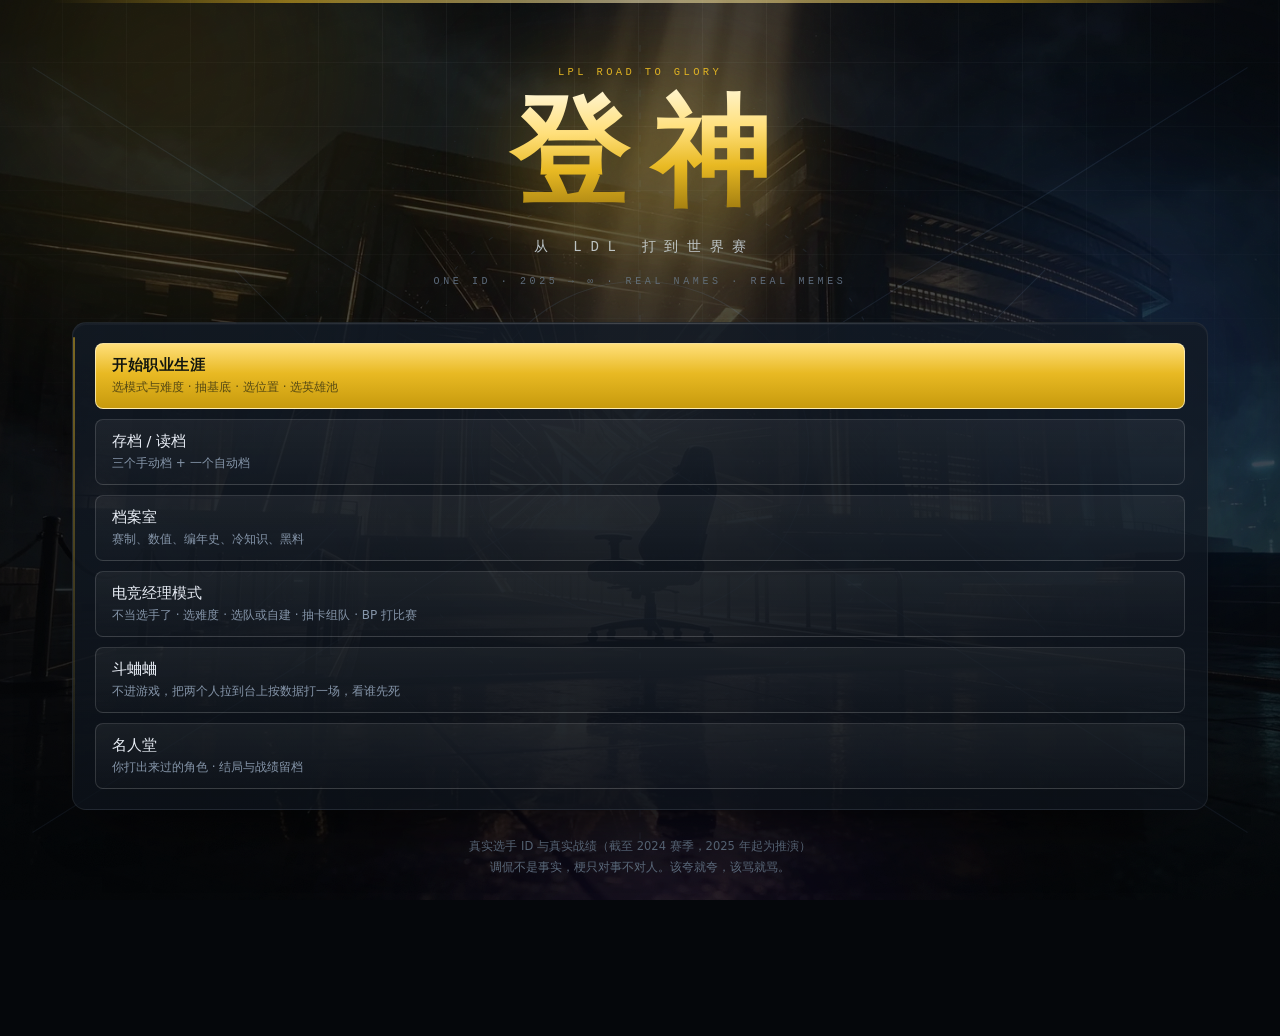
==== commit ab842334: "fix: unify CN hero names, add internal memes and double-edged bonds" ====
--- a/index.html
+++ b/index.html
@@ -1,10 +1,10 @@
-﻿<!DOCTYPE html><html lang="zh-CN"><head><meta charset="utf-8"><meta name="viewport" content="width=device-width, initial-scale=1, viewport-fit=cover"><title>登神 · 从 LDL 打上来</title><meta name="build" content="20261104a"><meta name="description" content="一个英雄联盟职业生涯文字模拟游戏：从 LDL 打到世界赛，三年，也可以一直打下去。"><meta name="theme-color" content="#0b0f16"><meta name="color-scheme" content="dark"><meta name="format-detection" content="telephone=no"><meta name="apple-mobile-web-app-capable" content="yes"><meta name="apple-mobile-web-app-status-bar-style" content="black-translucent"><meta name="apple-mobile-web-app-title" content="登神"><link rel="canonical" href="https://qingyu107.github.io/dengshen/"><link rel="icon" type="image/png" sizes="512x512" href="favicon.png"><link rel="icon" type="image/png" sizes="192x192" href="icon-192.png"><link rel="icon" type="image/png" sizes="32x32" href="favicon-32.png"><link rel="apple-touch-icon" href="apple-touch-icon.png"><meta property="og:type" content="website"><meta property="og:site_name" content="登神"><meta property="og:locale" content="zh_CN"><meta property="og:title" content="登神 · 从 LDL 打上来"><meta property="og:description" content="一个英雄联盟职业生涯文字模拟游戏：从 LDL 打到世界赛，三年，也可以一直打下去。"><meta property="og:url" content="https://qingyu107.github.io/dengshen/"><meta property="og:image" content="https://qingyu107.github.io/dengshen/og.png"><meta property="og:image:width" content="1200"><meta property="og:image:height" content="630"><meta property="og:image:alt" content="登神 · 英雄联盟职业生涯文字模拟"><meta name="twitter:card" content="summary_large_image"><meta name="twitter:title" content="登神 · 从 LDL 打上来"><meta name="twitter:description" content="一个英雄联盟职业生涯文字模拟游戏：从 LDL 打到世界赛，三年，也可以一直打下去。"><meta name="twitter:image" content="https://qingyu107.github.io/dengshen/og.png"><link rel="stylesheet" href="css/style.css?v=20261104a">
-<link rel="stylesheet" href="css/cockfight.css?v=20261104a"></head><body><!-- 背景层：光晕 / 网格 / 手绘峡谷线条 / 颗粒 / 暗角 --><div class="bg" aria-hidden="true"><div class="bg-photo" id="bgPhoto" aria-hidden="true"></div>  <div class="bg-aurora a1"></div>  <div class="bg-aurora a2"></div>  <div class="bg-aurora a3"></div>  <div class="bg-grid"></div>  <svg class="bg-rift" viewBox="0 0 1200 800" preserveAspectRatio="xMidYMid slice">    <g fill="none" stroke="currentColor" stroke-width="1">      <path d="M60 740 L1140 60"/>      <path d="M60 60 L1140 740"/>      <path d="M600 40 L600 760" stroke-dasharray="6 14"/>      <path d="M60 400 L1140 400" stroke-dasharray="2 18"/>      <circle cx="600" cy="400" r="150"/>      <circle cx="600" cy="400" r="230" stroke-dasharray="4 16"/>      <circle cx="600" cy="400" r="320" stroke-dasharray="1 22"/>      <path d="M240 240 L330 330 M960 240 L870 330 M240 560 L330 470 M960 560 L870 470"/>    </g>  </svg>  <div class="bg-noise"></div>  <div class="bg-vignette"></div></div><div id="app"></div><div id="dock" class="hidden"></div><div id="toast"></div><script src="js/art.js?v=20261104a"></script><script src="js/data/heroes.js?v=20261104a"></script><script src="js/data/hero_ctr.js?v=20261104a"></script><script src="js/data/teams.js?v=20261104a"></script><script src="js/data/players.js?v=20261104a"></script>
-<script src="js/data/lck.js?v=20261104a"></script><script src="js/data/chronicle.js?v=20261104a"></script><script src="js/data/events.js?v=20261104a"></script><script src="js/data/events_pos.js?v=20261104a"></script><script src="js/data/events_star.js?v=20261104a"></script><script src="js/data/events_expand.js?v=20261104a"></script><script src="js/data/events_story.js?v=20261104a"></script>
-<script src="js/data/events_v3.js?v=20261104a"></script><script src="js/data/events_lpl.js?v=20261104a"></script>
-<script src="js/data/events_lck.js?v=20261104a"></script><script src="js/data/nodes.js?v=20261104a"></script><script src="js/data/memes.js?v=20261104a"></script><script src="js/data/endless.js?v=20261104a"></script><script src="js/data/bases2.js?v=20261104a"></script><script src="js/data/talents.js?v=20261104a"></script><script src="js/data/talents_v4.js?v=20261104a"></script><script src="js/data/hot.js?v=20261104a"></script><script src="js/data/danmaku.js?v=20261104a"></script><script src="js/data/danmaku_live.js?v=20261104a"></script><script src="js/data/trash.js?v=20261104a"></script><script src="js/data/shop.js?v=20261104a"></script><script src="js/data/terms.js?v=20261104a"></script><script src="js/data/flavor.js?v=20261104a"></script>
-<script src="js/data/achievements.js?v=20261104a"></script><script src="js/data/glossary.js?v=20261104a"></script>
-<script src="js/data/tutorial.js?v=20261104a"></script><script src="js/data/changelog.js?v=20261104a"></script><script src="js/data/gossip.js?v=20261104a"></script><script src="js/data/bigevent.js?v=20261104a"></script><script src="js/data/bar.js?v=20261104a"></script><script src="js/data/manager.js?v=20261104a"></script>
-<script src="js/data/card_meta.js?v=20261104a"></script><script src="js/audio.js?v=20261104a"></script><script src="js/match.js?v=20261104a"></script>
-<script src="js/cockfight.js?v=20261104a"></script><script src="js/manager.js?v=20261104a"></script><script src="js/data/talk.js?v=20261104a"></script>
-  <script src="js/data/moments.js?v=20261104a"></script><script src="js/engine.js?v=20261104a"></script><script src="js/live.js?v=20261104a"></script><script src="js/fx.js?v=20261104a"></script><script src="js/ui.js?v=20261104a"></script><script src="js/ui_mgr.js?v=20261104a"></script></body></html>+﻿<!DOCTYPE html><html lang="zh-CN"><head><meta charset="utf-8"><meta name="viewport" content="width=device-width, initial-scale=1, viewport-fit=cover"><title>登神 · 从 LDL 打上来</title><meta name="build" content="20261104b"><meta name="description" content="一个英雄联盟职业生涯文字模拟游戏：从 LDL 打到世界赛，三年，也可以一直打下去。"><meta name="theme-color" content="#0b0f16"><meta name="color-scheme" content="dark"><meta name="format-detection" content="telephone=no"><meta name="apple-mobile-web-app-capable" content="yes"><meta name="apple-mobile-web-app-status-bar-style" content="black-translucent"><meta name="apple-mobile-web-app-title" content="登神"><link rel="canonical" href="https://qingyu107.github.io/dengshen/"><link rel="icon" type="image/png" sizes="512x512" href="favicon.png"><link rel="icon" type="image/png" sizes="192x192" href="icon-192.png"><link rel="icon" type="image/png" sizes="32x32" href="favicon-32.png"><link rel="apple-touch-icon" href="apple-touch-icon.png"><meta property="og:type" content="website"><meta property="og:site_name" content="登神"><meta property="og:locale" content="zh_CN"><meta property="og:title" content="登神 · 从 LDL 打上来"><meta property="og:description" content="一个英雄联盟职业生涯文字模拟游戏：从 LDL 打到世界赛，三年，也可以一直打下去。"><meta property="og:url" content="https://qingyu107.github.io/dengshen/"><meta property="og:image" content="https://qingyu107.github.io/dengshen/og.png"><meta property="og:image:width" content="1200"><meta property="og:image:height" content="630"><meta property="og:image:alt" content="登神 · 英雄联盟职业生涯文字模拟"><meta name="twitter:card" content="summary_large_image"><meta name="twitter:title" content="登神 · 从 LDL 打上来"><meta name="twitter:description" content="一个英雄联盟职业生涯文字模拟游戏：从 LDL 打到世界赛，三年，也可以一直打下去。"><meta name="twitter:image" content="https://qingyu107.github.io/dengshen/og.png"><link rel="stylesheet" href="css/style.css?v=20261104b">
+<link rel="stylesheet" href="css/cockfight.css?v=20261104b"></head><body><!-- 背景层：光晕 / 网格 / 手绘峡谷线条 / 颗粒 / 暗角 --><div class="bg" aria-hidden="true"><div class="bg-photo" id="bgPhoto" aria-hidden="true"></div>  <div class="bg-aurora a1"></div>  <div class="bg-aurora a2"></div>  <div class="bg-aurora a3"></div>  <div class="bg-grid"></div>  <svg class="bg-rift" viewBox="0 0 1200 800" preserveAspectRatio="xMidYMid slice">    <g fill="none" stroke="currentColor" stroke-width="1">      <path d="M60 740 L1140 60"/>      <path d="M60 60 L1140 740"/>      <path d="M600 40 L600 760" stroke-dasharray="6 14"/>      <path d="M60 400 L1140 400" stroke-dasharray="2 18"/>      <circle cx="600" cy="400" r="150"/>      <circle cx="600" cy="400" r="230" stroke-dasharray="4 16"/>      <circle cx="600" cy="400" r="320" stroke-dasharray="1 22"/>      <path d="M240 240 L330 330 M960 240 L870 330 M240 560 L330 470 M960 560 L870 470"/>    </g>  </svg>  <div class="bg-noise"></div>  <div class="bg-vignette"></div></div><div id="app"></div><div id="dock" class="hidden"></div><div id="toast"></div><script src="js/art.js?v=20261104b"></script><script src="js/data/heroes.js?v=20261104b"></script><script src="js/data/hero_ctr.js?v=20261104b"></script><script src="js/data/teams.js?v=20261104b"></script><script src="js/data/players.js?v=20261104b"></script>
+<script src="js/data/lck.js?v=20261104b"></script><script src="js/data/chronicle.js?v=20261104b"></script><script src="js/data/events.js?v=20261104b"></script><script src="js/data/events_pos.js?v=20261104b"></script><script src="js/data/events_star.js?v=20261104b"></script><script src="js/data/events_expand.js?v=20261104b"></script><script src="js/data/events_story.js?v=20261104b"></script>
+<script src="js/data/events_v3.js?v=20261104b"></script><script src="js/data/events_lpl.js?v=20261104b"></script>
+<script src="js/data/events_lck.js?v=20261104b"></script><script src="js/data/nodes.js?v=20261104b"></script><script src="js/data/memes.js?v=20261104b"></script><script src="js/data/endless.js?v=20261104b"></script><script src="js/data/bases2.js?v=20261104b"></script><script src="js/data/talents.js?v=20261104b"></script><script src="js/data/talents_v4.js?v=20261104b"></script><script src="js/data/hot.js?v=20261104b"></script><script src="js/data/danmaku.js?v=20261104b"></script><script src="js/data/danmaku_live.js?v=20261104b"></script><script src="js/data/trash.js?v=20261104b"></script><script src="js/data/shop.js?v=20261104b"></script><script src="js/data/terms.js?v=20261104b"></script><script src="js/data/flavor.js?v=20261104b"></script>
+<script src="js/data/achievements.js?v=20261104b"></script><script src="js/data/glossary.js?v=20261104b"></script>
+<script src="js/data/tutorial.js?v=20261104b"></script><script src="js/data/changelog.js?v=20261104b"></script><script src="js/data/gossip.js?v=20261104b"></script><script src="js/data/bigevent.js?v=20261104b"></script><script src="js/data/bar.js?v=20261104b"></script><script src="js/data/manager.js?v=20261104b"></script>
+<script src="js/data/card_meta.js?v=20261104b"></script><script src="js/audio.js?v=20261104b"></script><script src="js/match.js?v=20261104b"></script>
+<script src="js/cockfight.js?v=20261104b"></script><script src="js/manager.js?v=20261104b"></script><script src="js/data/talk.js?v=20261104b"></script>
+  <script src="js/data/moments.js?v=20261104b"></script><script src="js/engine.js?v=20261104b"></script><script src="js/live.js?v=20261104b"></script><script src="js/fx.js?v=20261104b"></script><script src="js/ui.js?v=20261104b"></script><script src="js/ui_mgr.js?v=20261104b"></script></body></html>
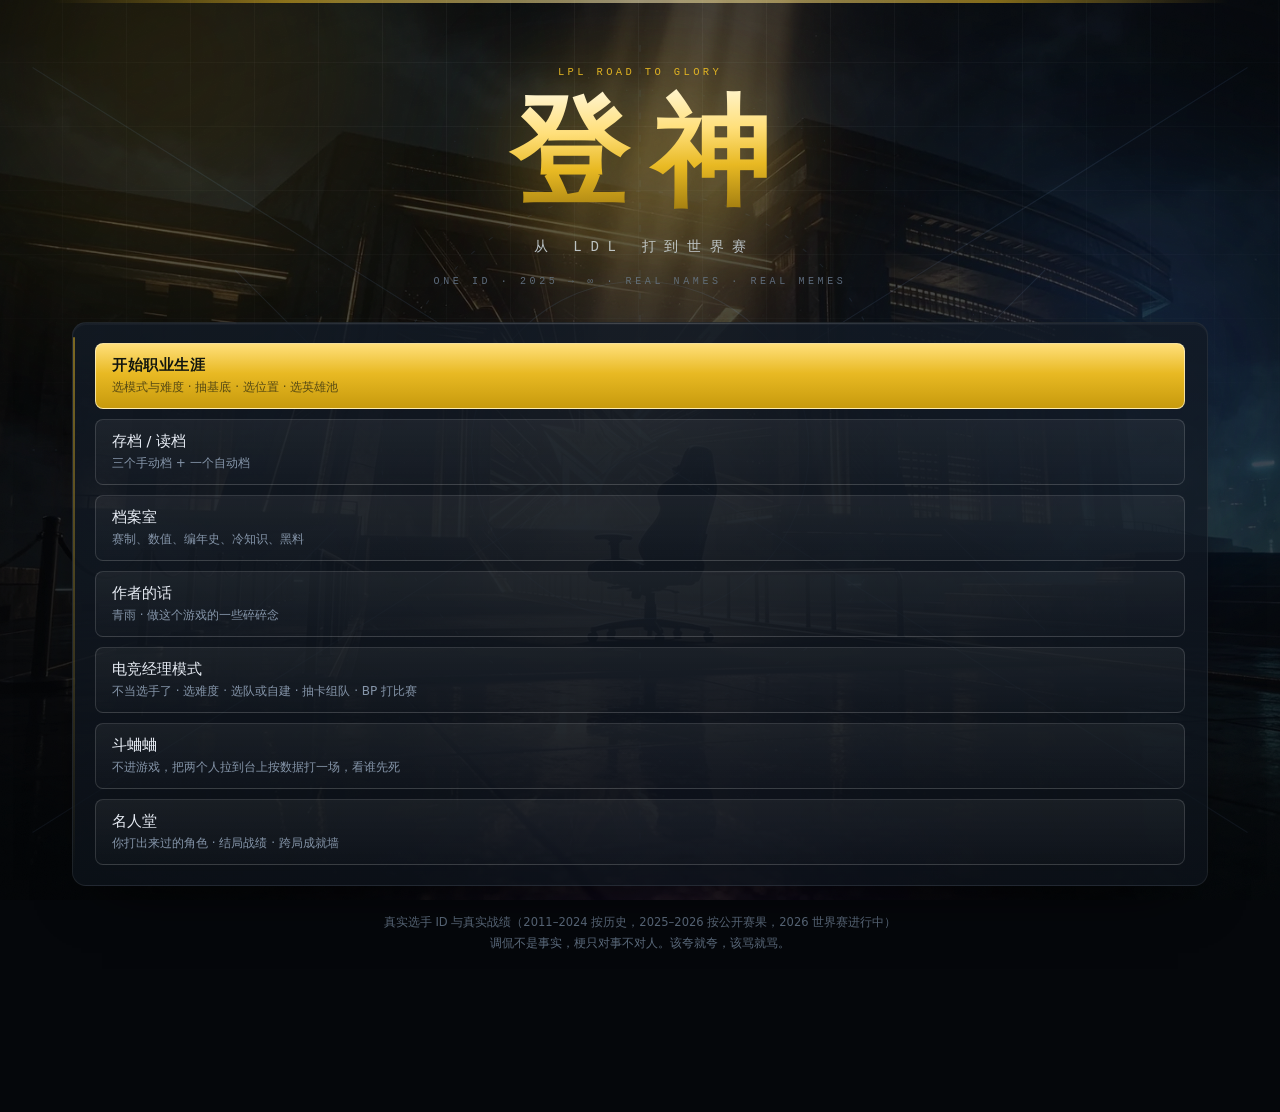
==== commit 4dffffeb: "update index.html" ====
--- a/index.html
+++ b/index.html
@@ -1,10 +1,10 @@
-﻿<!DOCTYPE html><html lang="zh-CN"><head><meta charset="utf-8"><meta name="viewport" content="width=device-width, initial-scale=1, viewport-fit=cover"><title>登神 · 从 LDL 打上来</title><meta name="build" content="20261104b"><meta name="description" content="一个英雄联盟职业生涯文字模拟游戏：从 LDL 打到世界赛，三年，也可以一直打下去。"><meta name="theme-color" content="#0b0f16"><meta name="color-scheme" content="dark"><meta name="format-detection" content="telephone=no"><meta name="apple-mobile-web-app-capable" content="yes"><meta name="apple-mobile-web-app-status-bar-style" content="black-translucent"><meta name="apple-mobile-web-app-title" content="登神"><link rel="canonical" href="https://qingyu107.github.io/dengshen/"><link rel="icon" type="image/png" sizes="512x512" href="favicon.png"><link rel="icon" type="image/png" sizes="192x192" href="icon-192.png"><link rel="icon" type="image/png" sizes="32x32" href="favicon-32.png"><link rel="apple-touch-icon" href="apple-touch-icon.png"><meta property="og:type" content="website"><meta property="og:site_name" content="登神"><meta property="og:locale" content="zh_CN"><meta property="og:title" content="登神 · 从 LDL 打上来"><meta property="og:description" content="一个英雄联盟职业生涯文字模拟游戏：从 LDL 打到世界赛，三年，也可以一直打下去。"><meta property="og:url" content="https://qingyu107.github.io/dengshen/"><meta property="og:image" content="https://qingyu107.github.io/dengshen/og.png"><meta property="og:image:width" content="1200"><meta property="og:image:height" content="630"><meta property="og:image:alt" content="登神 · 英雄联盟职业生涯文字模拟"><meta name="twitter:card" content="summary_large_image"><meta name="twitter:title" content="登神 · 从 LDL 打上来"><meta name="twitter:description" content="一个英雄联盟职业生涯文字模拟游戏：从 LDL 打到世界赛，三年，也可以一直打下去。"><meta name="twitter:image" content="https://qingyu107.github.io/dengshen/og.png"><link rel="stylesheet" href="css/style.css?v=20261104b">
-<link rel="stylesheet" href="css/cockfight.css?v=20261104b"></head><body><!-- 背景层：光晕 / 网格 / 手绘峡谷线条 / 颗粒 / 暗角 --><div class="bg" aria-hidden="true"><div class="bg-photo" id="bgPhoto" aria-hidden="true"></div>  <div class="bg-aurora a1"></div>  <div class="bg-aurora a2"></div>  <div class="bg-aurora a3"></div>  <div class="bg-grid"></div>  <svg class="bg-rift" viewBox="0 0 1200 800" preserveAspectRatio="xMidYMid slice">    <g fill="none" stroke="currentColor" stroke-width="1">      <path d="M60 740 L1140 60"/>      <path d="M60 60 L1140 740"/>      <path d="M600 40 L600 760" stroke-dasharray="6 14"/>      <path d="M60 400 L1140 400" stroke-dasharray="2 18"/>      <circle cx="600" cy="400" r="150"/>      <circle cx="600" cy="400" r="230" stroke-dasharray="4 16"/>      <circle cx="600" cy="400" r="320" stroke-dasharray="1 22"/>      <path d="M240 240 L330 330 M960 240 L870 330 M240 560 L330 470 M960 560 L870 470"/>    </g>  </svg>  <div class="bg-noise"></div>  <div class="bg-vignette"></div></div><div id="app"></div><div id="dock" class="hidden"></div><div id="toast"></div><script src="js/art.js?v=20261104b"></script><script src="js/data/heroes.js?v=20261104b"></script><script src="js/data/hero_ctr.js?v=20261104b"></script><script src="js/data/teams.js?v=20261104b"></script><script src="js/data/players.js?v=20261104b"></script>
-<script src="js/data/lck.js?v=20261104b"></script><script src="js/data/chronicle.js?v=20261104b"></script><script src="js/data/events.js?v=20261104b"></script><script src="js/data/events_pos.js?v=20261104b"></script><script src="js/data/events_star.js?v=20261104b"></script><script src="js/data/events_expand.js?v=20261104b"></script><script src="js/data/events_story.js?v=20261104b"></script>
-<script src="js/data/events_v3.js?v=20261104b"></script><script src="js/data/events_lpl.js?v=20261104b"></script>
-<script src="js/data/events_lck.js?v=20261104b"></script><script src="js/data/nodes.js?v=20261104b"></script><script src="js/data/memes.js?v=20261104b"></script><script src="js/data/endless.js?v=20261104b"></script><script src="js/data/bases2.js?v=20261104b"></script><script src="js/data/talents.js?v=20261104b"></script><script src="js/data/talents_v4.js?v=20261104b"></script><script src="js/data/hot.js?v=20261104b"></script><script src="js/data/danmaku.js?v=20261104b"></script><script src="js/data/danmaku_live.js?v=20261104b"></script><script src="js/data/trash.js?v=20261104b"></script><script src="js/data/shop.js?v=20261104b"></script><script src="js/data/terms.js?v=20261104b"></script><script src="js/data/flavor.js?v=20261104b"></script>
-<script src="js/data/achievements.js?v=20261104b"></script><script src="js/data/glossary.js?v=20261104b"></script>
-<script src="js/data/tutorial.js?v=20261104b"></script><script src="js/data/changelog.js?v=20261104b"></script><script src="js/data/gossip.js?v=20261104b"></script><script src="js/data/bigevent.js?v=20261104b"></script><script src="js/data/bar.js?v=20261104b"></script><script src="js/data/manager.js?v=20261104b"></script>
-<script src="js/data/card_meta.js?v=20261104b"></script><script src="js/audio.js?v=20261104b"></script><script src="js/match.js?v=20261104b"></script>
-<script src="js/cockfight.js?v=20261104b"></script><script src="js/manager.js?v=20261104b"></script><script src="js/data/talk.js?v=20261104b"></script>
-  <script src="js/data/moments.js?v=20261104b"></script><script src="js/engine.js?v=20261104b"></script><script src="js/live.js?v=20261104b"></script><script src="js/fx.js?v=20261104b"></script><script src="js/ui.js?v=20261104b"></script><script src="js/ui_mgr.js?v=20261104b"></script></body></html>+﻿<!DOCTYPE html><html lang="zh-CN"><head><meta charset="utf-8"><meta name="viewport" content="width=device-width, initial-scale=1, viewport-fit=cover"><title>登神 · 从 LDL 打上来</title><meta name="build" content="3c8d2ad03a"><meta name="description" content="一个英雄联盟职业生涯文字模拟游戏：从 LDL 打到世界赛，三年，也可以一直打下去。"><meta name="theme-color" content="#0b0f16"><meta name="color-scheme" content="dark"><meta name="format-detection" content="telephone=no"><meta name="apple-mobile-web-app-capable" content="yes"><meta name="apple-mobile-web-app-status-bar-style" content="black-translucent"><meta name="apple-mobile-web-app-title" content="登神"><link rel="canonical" href="https://qingyu107.github.io/dengshen/"><link rel="icon" type="image/png" sizes="512x512" href="favicon.png"><link rel="icon" type="image/png" sizes="192x192" href="icon-192.png"><link rel="icon" type="image/png" sizes="32x32" href="favicon-32.png"><link rel="apple-touch-icon" href="apple-touch-icon.png"><meta property="og:type" content="website"><meta property="og:site_name" content="登神"><meta property="og:locale" content="zh_CN"><meta property="og:title" content="登神 · 从 LDL 打上来"><meta property="og:description" content="一个英雄联盟职业生涯文字模拟游戏：从 LDL 打到世界赛，三年，也可以一直打下去。"><meta property="og:url" content="https://qingyu107.github.io/dengshen/"><meta property="og:image" content="https://qingyu107.github.io/dengshen/og.png"><meta property="og:image:width" content="1200"><meta property="og:image:height" content="630"><meta property="og:image:alt" content="登神 · 英雄联盟职业生涯文字模拟"><meta name="twitter:card" content="summary_large_image"><meta name="twitter:title" content="登神 · 从 LDL 打上来"><meta name="twitter:description" content="一个英雄联盟职业生涯文字模拟游戏：从 LDL 打到世界赛，三年，也可以一直打下去。"><meta name="twitter:image" content="https://qingyu107.github.io/dengshen/og.png"><link rel="stylesheet" href="css/style.css?v=3c8d2ad03a">
+<link rel="stylesheet" href="css/cockfight.css?v=3c8d2ad03a"></head><body><!-- 背景层：光晕 / 网格 / 手绘峡谷线条 / 颗粒 / 暗角 --><div class="bg" aria-hidden="true"><div class="bg-photo" id="bgPhoto" aria-hidden="true"></div>  <div class="bg-aurora a1"></div>  <div class="bg-aurora a2"></div>  <div class="bg-aurora a3"></div>  <div class="bg-grid"></div>  <svg class="bg-rift" viewBox="0 0 1200 800" preserveAspectRatio="xMidYMid slice">    <g fill="none" stroke="currentColor" stroke-width="1">      <path d="M60 740 L1140 60"/>      <path d="M60 60 L1140 740"/>      <path d="M600 40 L600 760" stroke-dasharray="6 14"/>      <path d="M60 400 L1140 400" stroke-dasharray="2 18"/>      <circle cx="600" cy="400" r="150"/>      <circle cx="600" cy="400" r="230" stroke-dasharray="4 16"/>      <circle cx="600" cy="400" r="320" stroke-dasharray="1 22"/>      <path d="M240 240 L330 330 M960 240 L870 330 M240 560 L330 470 M960 560 L870 470"/>    </g>  </svg>  <div class="bg-noise"></div>  <div class="bg-vignette"></div></div><div id="app"></div><div id="dock" class="hidden"></div><div id="toast"></div><script src="js/art.js?v=3c8d2ad03a"></script><script src="js/data/heroes.js?v=3c8d2ad03a"></script><script src="js/data/hero_ctr.js?v=3c8d2ad03a"></script><script src="js/data/teams.js?v=3c8d2ad03a"></script><script src="js/data/players.js?v=3c8d2ad03a"></script>
+<script src="js/data/lck.js?v=3c8d2ad03a"></script><script src="js/data/chronicle.js?v=3c8d2ad03a"></script><script src="js/data/events.js?v=3c8d2ad03a"></script><script src="js/data/events_pos.js?v=3c8d2ad03a"></script><script src="js/data/events_star.js?v=3c8d2ad03a"></script><script src="js/data/events_expand.js?v=3c8d2ad03a"></script><script src="js/data/events_story.js?v=3c8d2ad03a"></script>
+<script src="js/data/events_v3.js?v=3c8d2ad03a"></script>
+<script src="js/data/events_lck.js?v=3c8d2ad03a"></script><script src="js/data/nodes.js?v=3c8d2ad03a"></script><script src="js/data/memes.js?v=3c8d2ad03a"></script><script src="js/data/endless.js?v=3c8d2ad03a"></script><script src="js/data/bases2.js?v=3c8d2ad03a"></script><script src="js/data/talents.js?v=3c8d2ad03a"></script><script src="js/data/talents_v4.js?v=3c8d2ad03a"></script><script src="js/data/hot.js?v=3c8d2ad03a"></script><script src="js/data/danmaku.js?v=3c8d2ad03a"></script><script src="js/data/danmaku_live.js?v=3c8d2ad03a"></script><script src="js/data/trash.js?v=3c8d2ad03a"></script><script src="js/data/shop.js?v=3c8d2ad03a"></script><script src="js/data/terms.js?v=3c8d2ad03a"></script><script src="js/data/flavor.js?v=3c8d2ad03a"></script>
+<script src="js/data/achievements.js?v=3c8d2ad03a"></script><script src="js/data/glossary.js?v=3c8d2ad03a"></script>
+<script src="js/data/tutorial.js?v=3c8d2ad03a"></script><script src="js/data/changelog.js?v=3c8d2ad03a"></script><script src="js/data/gossip.js?v=3c8d2ad03a"></script><script src="js/data/bigevent.js?v=3c8d2ad03a"></script><script src="js/data/bar.js?v=3c8d2ad03a"></script><script src="js/data/manager.js?v=3c8d2ad03a"></script>
+<script src="js/data/card_meta.js?v=3c8d2ad03a"></script><script src="js/audio.js?v=3c8d2ad03a"></script><script src="js/match.js?v=3c8d2ad03a"></script>
+<script src="js/cockfight.js?v=3c8d2ad03a"></script><script src="js/manager.js?v=3c8d2ad03a"></script><script src="js/data/talk.js?v=3c8d2ad03a"></script>
+  <script src="js/data/moments.js?v=3c8d2ad03a"></script><script src="js/engine.js?v=3c8d2ad03a"></script><script src="js/live.js?v=3c8d2ad03a"></script><script src="js/fx.js?v=3c8d2ad03a"></script><script src="js/ui.js?v=3c8d2ad03a"></script><script src="js/ui_mgr.js?v=3c8d2ad03a"></script></body></html>
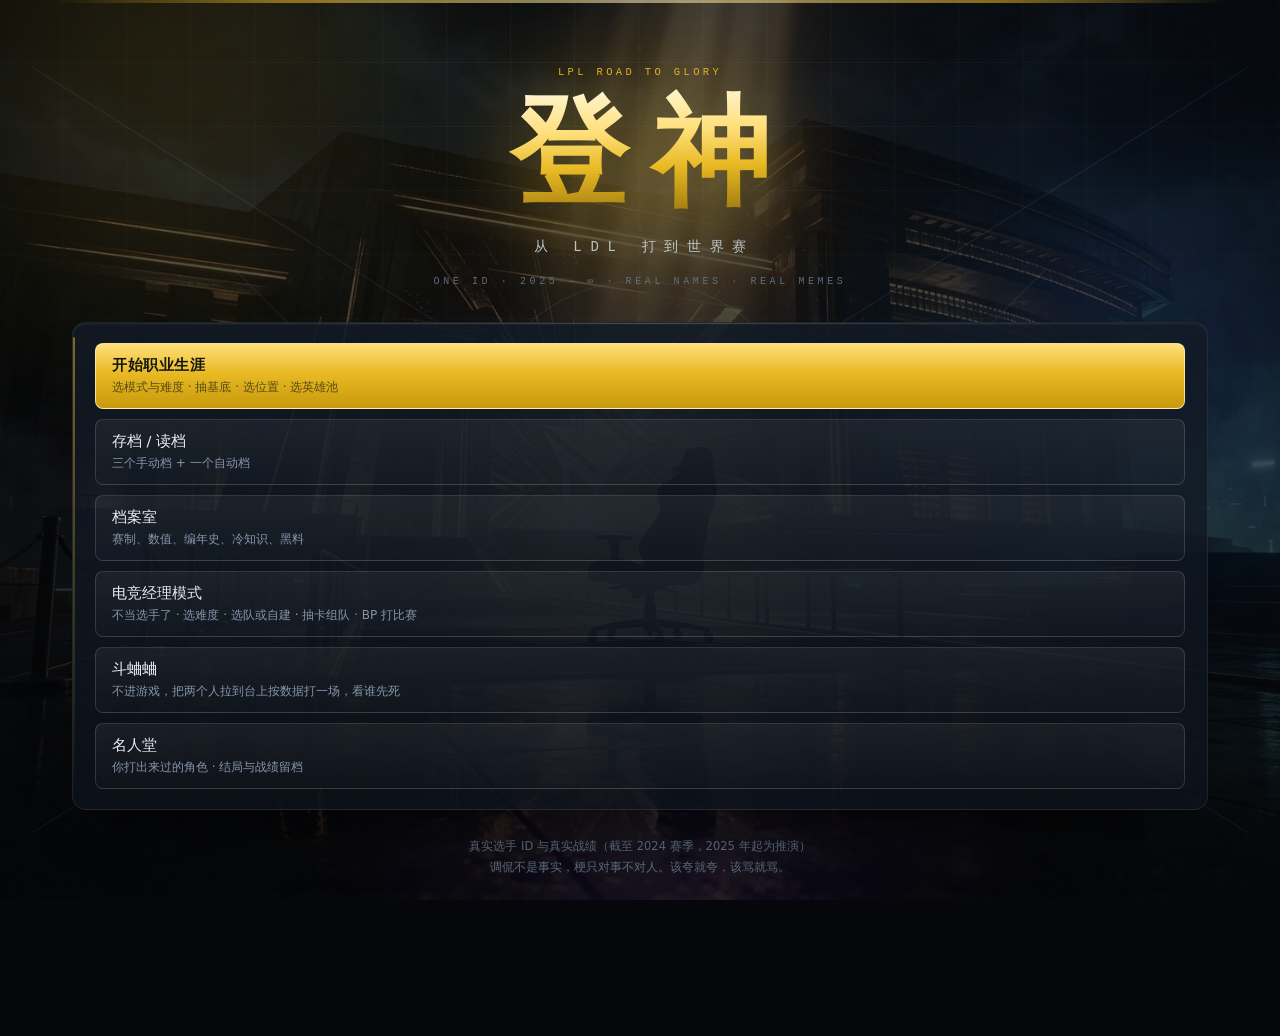
==== commit 074f4639: "update index.html" ====
--- a/index.html
+++ b/index.html
@@ -1,10 +1,10 @@
-﻿<!DOCTYPE html><html lang="zh-CN"><head><meta charset="utf-8"><meta name="viewport" content="width=device-width, initial-scale=1, viewport-fit=cover"><title>登神 · 从 LDL 打上来</title><meta name="build" content="3c8d2ad03a"><meta name="description" content="一个英雄联盟职业生涯文字模拟游戏：从 LDL 打到世界赛，三年，也可以一直打下去。"><meta name="theme-color" content="#0b0f16"><meta name="color-scheme" content="dark"><meta name="format-detection" content="telephone=no"><meta name="apple-mobile-web-app-capable" content="yes"><meta name="apple-mobile-web-app-status-bar-style" content="black-translucent"><meta name="apple-mobile-web-app-title" content="登神"><link rel="canonical" href="https://qingyu107.github.io/dengshen/"><link rel="icon" type="image/png" sizes="512x512" href="favicon.png"><link rel="icon" type="image/png" sizes="192x192" href="icon-192.png"><link rel="icon" type="image/png" sizes="32x32" href="favicon-32.png"><link rel="apple-touch-icon" href="apple-touch-icon.png"><meta property="og:type" content="website"><meta property="og:site_name" content="登神"><meta property="og:locale" content="zh_CN"><meta property="og:title" content="登神 · 从 LDL 打上来"><meta property="og:description" content="一个英雄联盟职业生涯文字模拟游戏：从 LDL 打到世界赛，三年，也可以一直打下去。"><meta property="og:url" content="https://qingyu107.github.io/dengshen/"><meta property="og:image" content="https://qingyu107.github.io/dengshen/og.png"><meta property="og:image:width" content="1200"><meta property="og:image:height" content="630"><meta property="og:image:alt" content="登神 · 英雄联盟职业生涯文字模拟"><meta name="twitter:card" content="summary_large_image"><meta name="twitter:title" content="登神 · 从 LDL 打上来"><meta name="twitter:description" content="一个英雄联盟职业生涯文字模拟游戏：从 LDL 打到世界赛，三年，也可以一直打下去。"><meta name="twitter:image" content="https://qingyu107.github.io/dengshen/og.png"><link rel="stylesheet" href="css/style.css?v=3c8d2ad03a">
-<link rel="stylesheet" href="css/cockfight.css?v=3c8d2ad03a"></head><body><!-- 背景层：光晕 / 网格 / 手绘峡谷线条 / 颗粒 / 暗角 --><div class="bg" aria-hidden="true"><div class="bg-photo" id="bgPhoto" aria-hidden="true"></div>  <div class="bg-aurora a1"></div>  <div class="bg-aurora a2"></div>  <div class="bg-aurora a3"></div>  <div class="bg-grid"></div>  <svg class="bg-rift" viewBox="0 0 1200 800" preserveAspectRatio="xMidYMid slice">    <g fill="none" stroke="currentColor" stroke-width="1">      <path d="M60 740 L1140 60"/>      <path d="M60 60 L1140 740"/>      <path d="M600 40 L600 760" stroke-dasharray="6 14"/>      <path d="M60 400 L1140 400" stroke-dasharray="2 18"/>      <circle cx="600" cy="400" r="150"/>      <circle cx="600" cy="400" r="230" stroke-dasharray="4 16"/>      <circle cx="600" cy="400" r="320" stroke-dasharray="1 22"/>      <path d="M240 240 L330 330 M960 240 L870 330 M240 560 L330 470 M960 560 L870 470"/>    </g>  </svg>  <div class="bg-noise"></div>  <div class="bg-vignette"></div></div><div id="app"></div><div id="dock" class="hidden"></div><div id="toast"></div><script src="js/art.js?v=3c8d2ad03a"></script><script src="js/data/heroes.js?v=3c8d2ad03a"></script><script src="js/data/hero_ctr.js?v=3c8d2ad03a"></script><script src="js/data/teams.js?v=3c8d2ad03a"></script><script src="js/data/players.js?v=3c8d2ad03a"></script>
-<script src="js/data/lck.js?v=3c8d2ad03a"></script><script src="js/data/chronicle.js?v=3c8d2ad03a"></script><script src="js/data/events.js?v=3c8d2ad03a"></script><script src="js/data/events_pos.js?v=3c8d2ad03a"></script><script src="js/data/events_star.js?v=3c8d2ad03a"></script><script src="js/data/events_expand.js?v=3c8d2ad03a"></script><script src="js/data/events_story.js?v=3c8d2ad03a"></script>
-<script src="js/data/events_v3.js?v=3c8d2ad03a"></script>
-<script src="js/data/events_lck.js?v=3c8d2ad03a"></script><script src="js/data/nodes.js?v=3c8d2ad03a"></script><script src="js/data/memes.js?v=3c8d2ad03a"></script><script src="js/data/endless.js?v=3c8d2ad03a"></script><script src="js/data/bases2.js?v=3c8d2ad03a"></script><script src="js/data/talents.js?v=3c8d2ad03a"></script><script src="js/data/talents_v4.js?v=3c8d2ad03a"></script><script src="js/data/hot.js?v=3c8d2ad03a"></script><script src="js/data/danmaku.js?v=3c8d2ad03a"></script><script src="js/data/danmaku_live.js?v=3c8d2ad03a"></script><script src="js/data/trash.js?v=3c8d2ad03a"></script><script src="js/data/shop.js?v=3c8d2ad03a"></script><script src="js/data/terms.js?v=3c8d2ad03a"></script><script src="js/data/flavor.js?v=3c8d2ad03a"></script>
-<script src="js/data/achievements.js?v=3c8d2ad03a"></script><script src="js/data/glossary.js?v=3c8d2ad03a"></script>
-<script src="js/data/tutorial.js?v=3c8d2ad03a"></script><script src="js/data/changelog.js?v=3c8d2ad03a"></script><script src="js/data/gossip.js?v=3c8d2ad03a"></script><script src="js/data/bigevent.js?v=3c8d2ad03a"></script><script src="js/data/bar.js?v=3c8d2ad03a"></script><script src="js/data/manager.js?v=3c8d2ad03a"></script>
-<script src="js/data/card_meta.js?v=3c8d2ad03a"></script><script src="js/audio.js?v=3c8d2ad03a"></script><script src="js/match.js?v=3c8d2ad03a"></script>
-<script src="js/cockfight.js?v=3c8d2ad03a"></script><script src="js/manager.js?v=3c8d2ad03a"></script><script src="js/data/talk.js?v=3c8d2ad03a"></script>
-  <script src="js/data/moments.js?v=3c8d2ad03a"></script><script src="js/engine.js?v=3c8d2ad03a"></script><script src="js/live.js?v=3c8d2ad03a"></script><script src="js/fx.js?v=3c8d2ad03a"></script><script src="js/ui.js?v=3c8d2ad03a"></script><script src="js/ui_mgr.js?v=3c8d2ad03a"></script></body></html>+﻿<!DOCTYPE html><html lang="zh-CN"><head><meta charset="utf-8"><meta name="viewport" content="width=device-width, initial-scale=1, viewport-fit=cover"><title>登神 · 从 LDL 打上来</title><meta name="build" content="488f4a0924"><meta name="build" content="4.0.0"><meta name="description" content="一个英雄联盟职业生涯文字模拟游戏：从 LDL 打到世界赛，三年，也可以一直打下去。"><meta name="theme-color" content="#0b0f16"><meta name="color-scheme" content="dark"><meta name="format-detection" content="telephone=no"><meta name="apple-mobile-web-app-capable" content="yes"><meta name="apple-mobile-web-app-status-bar-style" content="black-translucent"><meta name="apple-mobile-web-app-title" content="登神"><link rel="canonical" href="https://qingyu107.github.io/dengshen/"><link rel="icon" type="image/png" sizes="512x512" href="favicon.png"><link rel="icon" type="image/png" sizes="192x192" href="icon-192.png"><link rel="icon" type="image/png" sizes="32x32" href="favicon-32.png"><link rel="apple-touch-icon" href="apple-touch-icon.png"><meta property="og:type" content="website"><meta property="og:site_name" content="登神"><meta property="og:locale" content="zh_CN"><meta property="og:title" content="登神 · 从 LDL 打上来"><meta property="og:description" content="一个英雄联盟职业生涯文字模拟游戏：从 LDL 打到世界赛，三年，也可以一直打下去。"><meta property="og:url" content="https://qingyu107.github.io/dengshen/"><meta property="og:image" content="https://qingyu107.github.io/dengshen/og.png"><meta property="og:image:width" content="1200"><meta property="og:image:height" content="630"><meta property="og:image:alt" content="登神 · 英雄联盟职业生涯文字模拟"><meta name="twitter:card" content="summary_large_image"><meta name="twitter:title" content="登神 · 从 LDL 打上来"><meta name="twitter:description" content="一个英雄联盟职业生涯文字模拟游戏：从 LDL 打到世界赛，三年，也可以一直打下去。"><meta name="twitter:image" content="https://qingyu107.github.io/dengshen/og.png"><link rel="stylesheet" href="css/style.css?v=488f4a0924">
+<link rel="stylesheet" href="css/cockfight.css?v=488f4a0924"></head><body><!-- 背景层：光晕 / 网格 / 手绘峡谷线条 / 颗粒 / 暗角 --><div class="bg" aria-hidden="true"><div class="bg-photo" id="bgPhoto" aria-hidden="true"></div>  <div class="bg-aurora a1"></div>  <div class="bg-aurora a2"></div>  <div class="bg-aurora a3"></div>  <div class="bg-grid"></div>  <svg class="bg-rift" viewBox="0 0 1200 800" preserveAspectRatio="xMidYMid slice">    <g fill="none" stroke="currentColor" stroke-width="1">      <path d="M60 740 L1140 60"/>      <path d="M60 60 L1140 740"/>      <path d="M600 40 L600 760" stroke-dasharray="6 14"/>      <path d="M60 400 L1140 400" stroke-dasharray="2 18"/>      <circle cx="600" cy="400" r="150"/>      <circle cx="600" cy="400" r="230" stroke-dasharray="4 16"/>      <circle cx="600" cy="400" r="320" stroke-dasharray="1 22"/>      <path d="M240 240 L330 330 M960 240 L870 330 M240 560 L330 470 M960 560 L870 470"/>    </g>  </svg>  <div class="bg-noise"></div>  <div class="bg-vignette"></div></div><div id="app"></div><div id="dock" class="hidden"></div><div id="toast"></div><script src="js/art.js?v=488f4a0924"></script><script src="js/data/heroes.js?v=488f4a0924"></script><script src="js/data/hero_ctr.js?v=488f4a0924"></script><script src="js/data/teams.js?v=488f4a0924"></script><script src="js/data/players.js?v=488f4a0924"></script>
+<script src="js/data/lck.js?v=488f4a0924"></script><script src="js/data/chronicle.js?v=488f4a0924"></script><script src="js/data/events.js?v=488f4a0924"></script><script src="js/data/events_pos.js?v=488f4a0924"></script><script src="js/data/events_star.js?v=488f4a0924"></script><script src="js/data/events_expand.js?v=488f4a0924"></script><script src="js/data/events_story.js?v=488f4a0924"></script>
+<script src="js/data/events_v3.js?v=488f4a0924"></script><script src="js/data/events_lpl.js?v=488f4a0924"></script>
+<script src="js/data/events_lck.js?v=488f4a0924"></script><script src="js/data/nodes.js?v=488f4a0924"></script><script src="js/data/memes.js?v=488f4a0924"></script><script src="js/data/endless.js?v=488f4a0924"></script><script src="js/data/bases2.js?v=488f4a0924"></script><script src="js/data/talents.js?v=488f4a0924"></script><script src="js/data/talents_v4.js?v=488f4a0924"></script><script src="js/data/hot.js?v=488f4a0924"></script><script src="js/data/danmaku.js?v=488f4a0924"></script><script src="js/data/danmaku_live.js?v=488f4a0924"></script><script src="js/data/trash.js?v=488f4a0924"></script><script src="js/data/shop.js?v=488f4a0924"></script><script src="js/data/terms.js?v=488f4a0924"></script><script src="js/data/flavor.js?v=488f4a0924"></script>
+<script src="js/data/achievements.js?v=488f4a0924"></script><script src="js/data/glossary.js?v=488f4a0924"></script>
+<script src="js/data/tutorial.js?v=488f4a0924"></script><script src="js/data/changelog.js?v=488f4a0924"></script><script src="js/data/gossip.js?v=488f4a0924"></script><script src="js/data/bigevent.js?v=488f4a0924"></script><script src="js/data/bar.js?v=488f4a0924"></script><script src="js/data/manager.js?v=488f4a0924"></script>
+<script src="js/data/card_meta.js?v=488f4a0924"></script><script src="js/audio.js?v=488f4a0924"></script><script src="js/match.js?v=488f4a0924"></script>
+<script src="js/cockfight.js?v=488f4a0924"></script><script src="js/manager.js?v=488f4a0924"></script><script src="js/data/talk.js?v=488f4a0924"></script>
+  <script src="js/data/moments.js?v=488f4a0924"></script><script src="js/engine.js?v=488f4a0924"></script><script src="js/live.js?v=488f4a0924"></script><script src="js/fx.js?v=488f4a0924"></script><script src="js/ui.js?v=488f4a0924"></script><script src="js/ui_mgr.js?v=488f4a0924"></script></body></html>
--- a/css/style.css
+++ b/css/style.css
@@ -1144,6 +1144,9 @@
 .duo-panel b.gold { color: var(--gold); }
 
 .achv-wrap { padding: 2px 0; }
+.achv-bar { height: 6px; border-radius: 99px; background: rgba(255,255,255,.07); overflow: hidden; margin: 2px 0 6px; }
+.achv-bar i { display: block; height: 100%; border-radius: 99px; background: linear-gradient(90deg, var(--gold), var(--gold-2, #d8c27a)); }
+.achv-pct { font: 600 13px/1 ui-monospace, SFMono-Regular, Menlo, monospace; color: var(--gold); }
 .achv-list { margin-top: 12px; display: grid; gap: 8px; }
 .achv-row {
   border: 1px solid var(--line); border-radius: var(--r-sm);
@@ -1302,3 +1305,23 @@
   .panel .act-btn, .panel .offer-row, .panel .chron-row, .panel .stat-cell,
   .result-win .res, .result-win .gr, .result-lose .res, #toast { animation: none !important; transition: none !important; }
 }
+
+/* ---------------- 关键因素面板（4.0） ---------------- */
+.factor-panel {
+  margin-top: 12px; padding: 12px 14px; border-radius: 12px;
+  border: 1px solid rgba(232, 185, 35, .22);
+  background: linear-gradient(180deg, rgba(232, 185, 35, .045), rgba(10, 14, 20, .35));
+}
+.factor-panel .factor-head { display: flex; flex-wrap: wrap; align-items: baseline; gap: 8px; justify-content: space-between; }
+.factor-panel .factor-intro { margin: 6px 0 0; color: var(--dim); font-size: 12.5px; line-height: 1.7; }
+.factor-list { display: grid; gap: 5px; margin-top: 9px; }
+.factor-item { display: grid; grid-template-columns: 64px 88px minmax(0, 1fr); gap: 8px; align-items: baseline; font-size: 12.5px; }
+.factor-item .factor-k { color: var(--dim-2); letter-spacing: .1em; font-family: var(--mono); font-size: 10.5px; }
+.factor-item .factor-v { font-family: var(--mono); font-weight: 800; color: var(--ink); }
+.factor-item .factor-v.good { color: var(--green); }
+.factor-item .factor-v.bad { color: var(--red); }
+.factor-item .factor-v.warn { color: var(--gold-2); }
+.factor-item .factor-note { color: var(--dim); line-height: 1.55; }
+@media (max-width: 620px) {
+  .factor-item { grid-template-columns: 56px 78px minmax(0, 1fr); gap: 6px; font-size: 12px; }
+}
